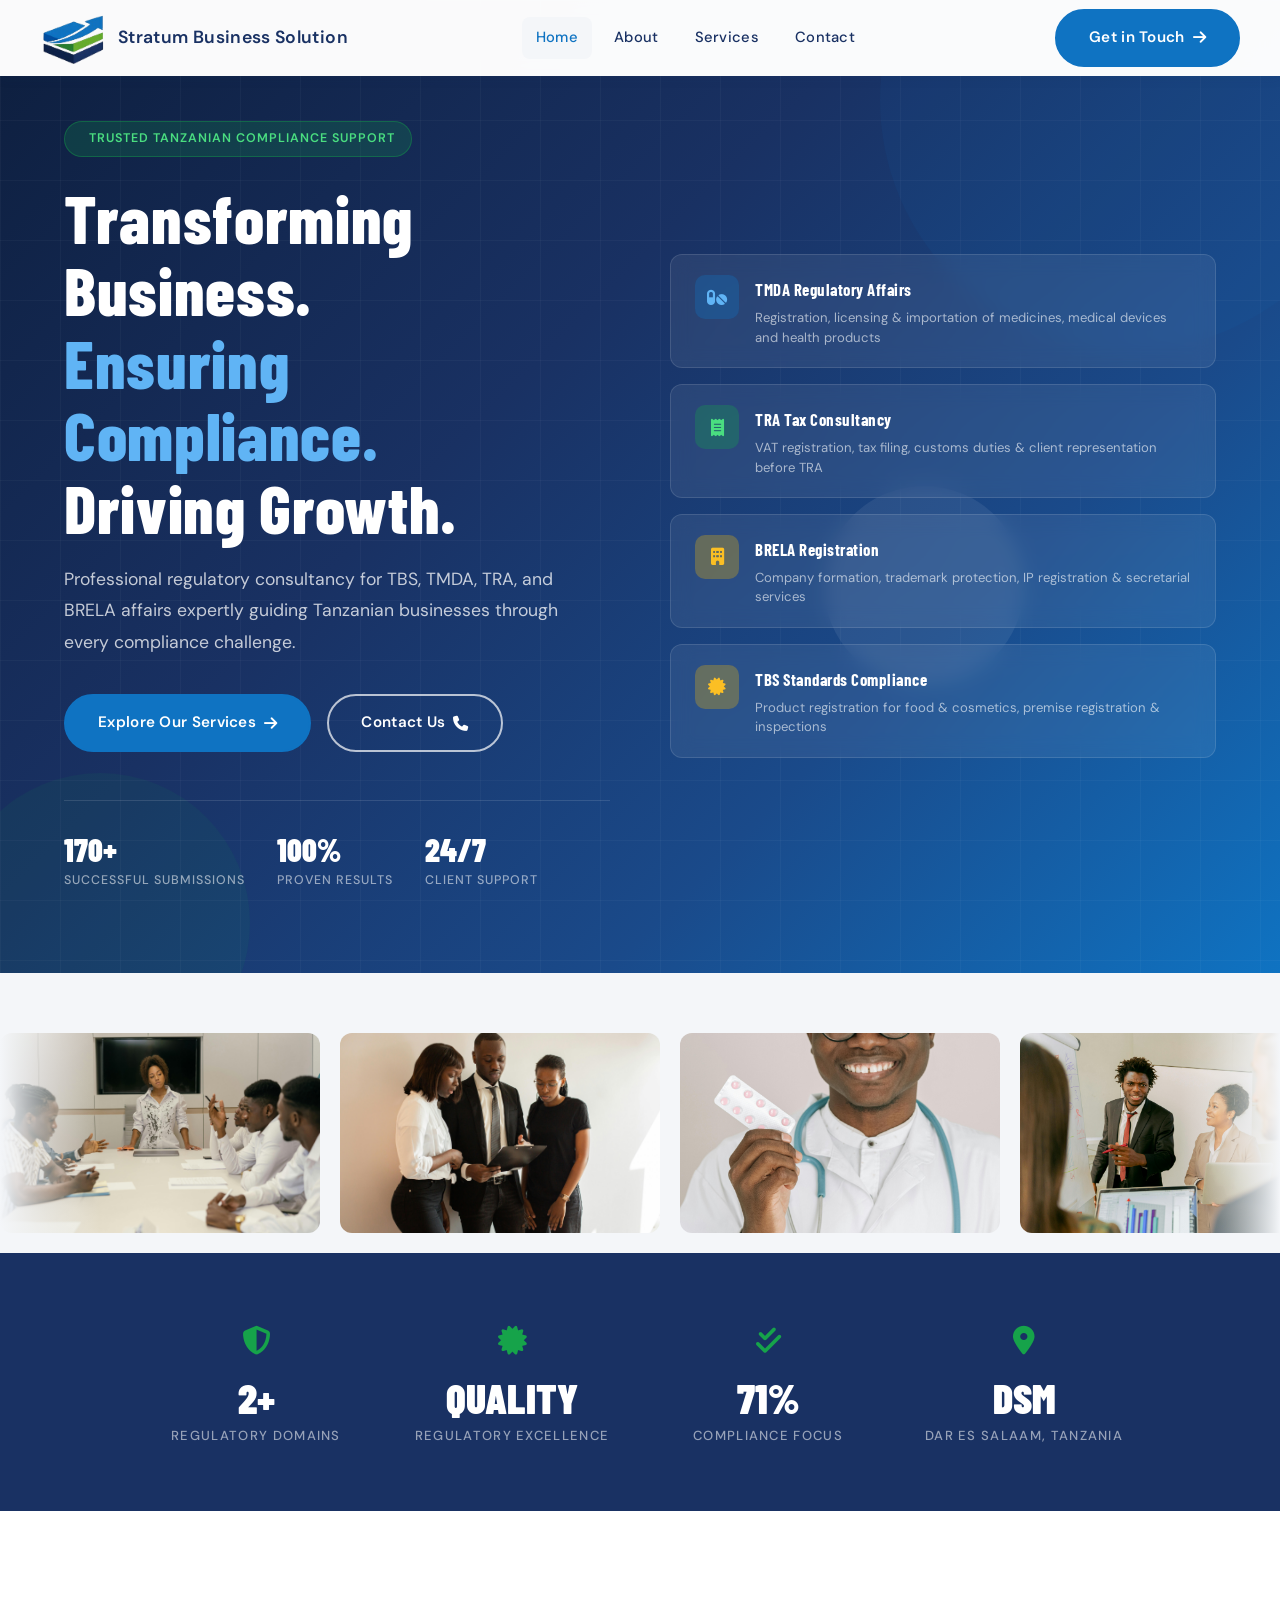
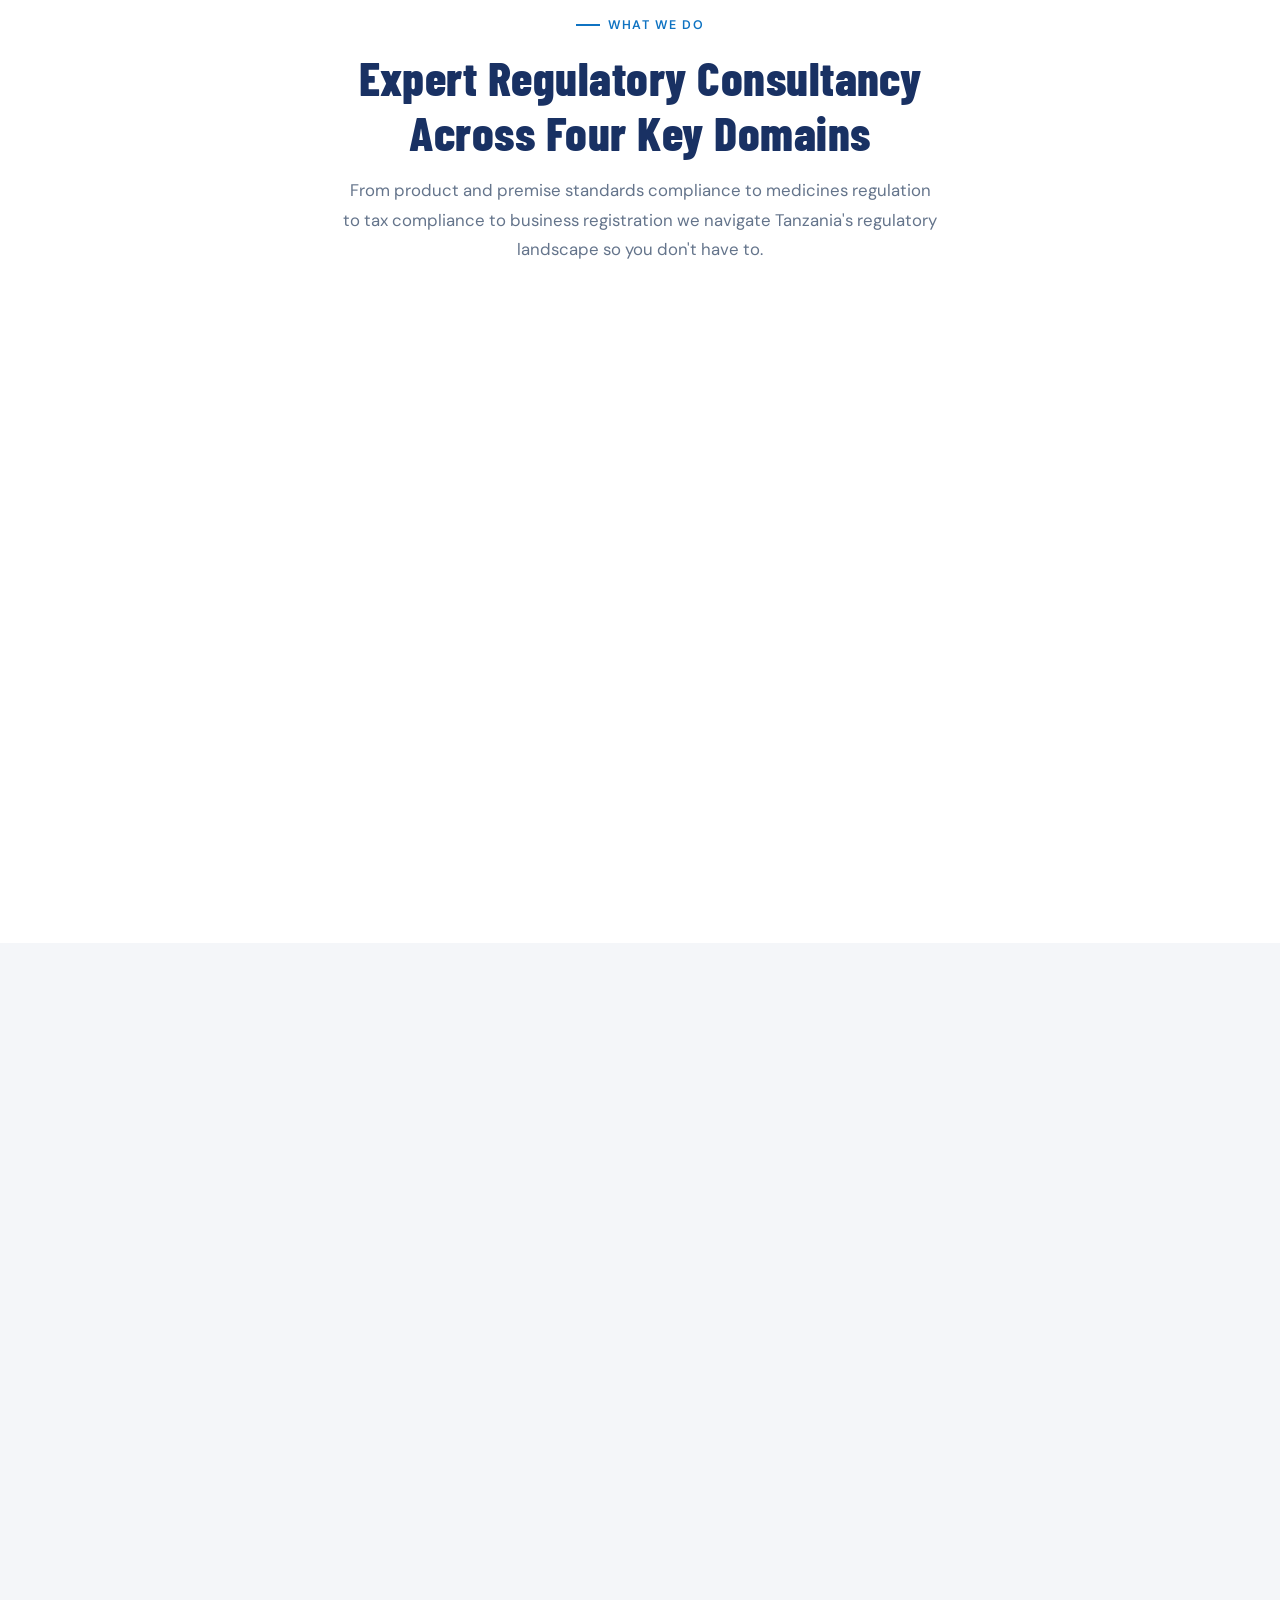
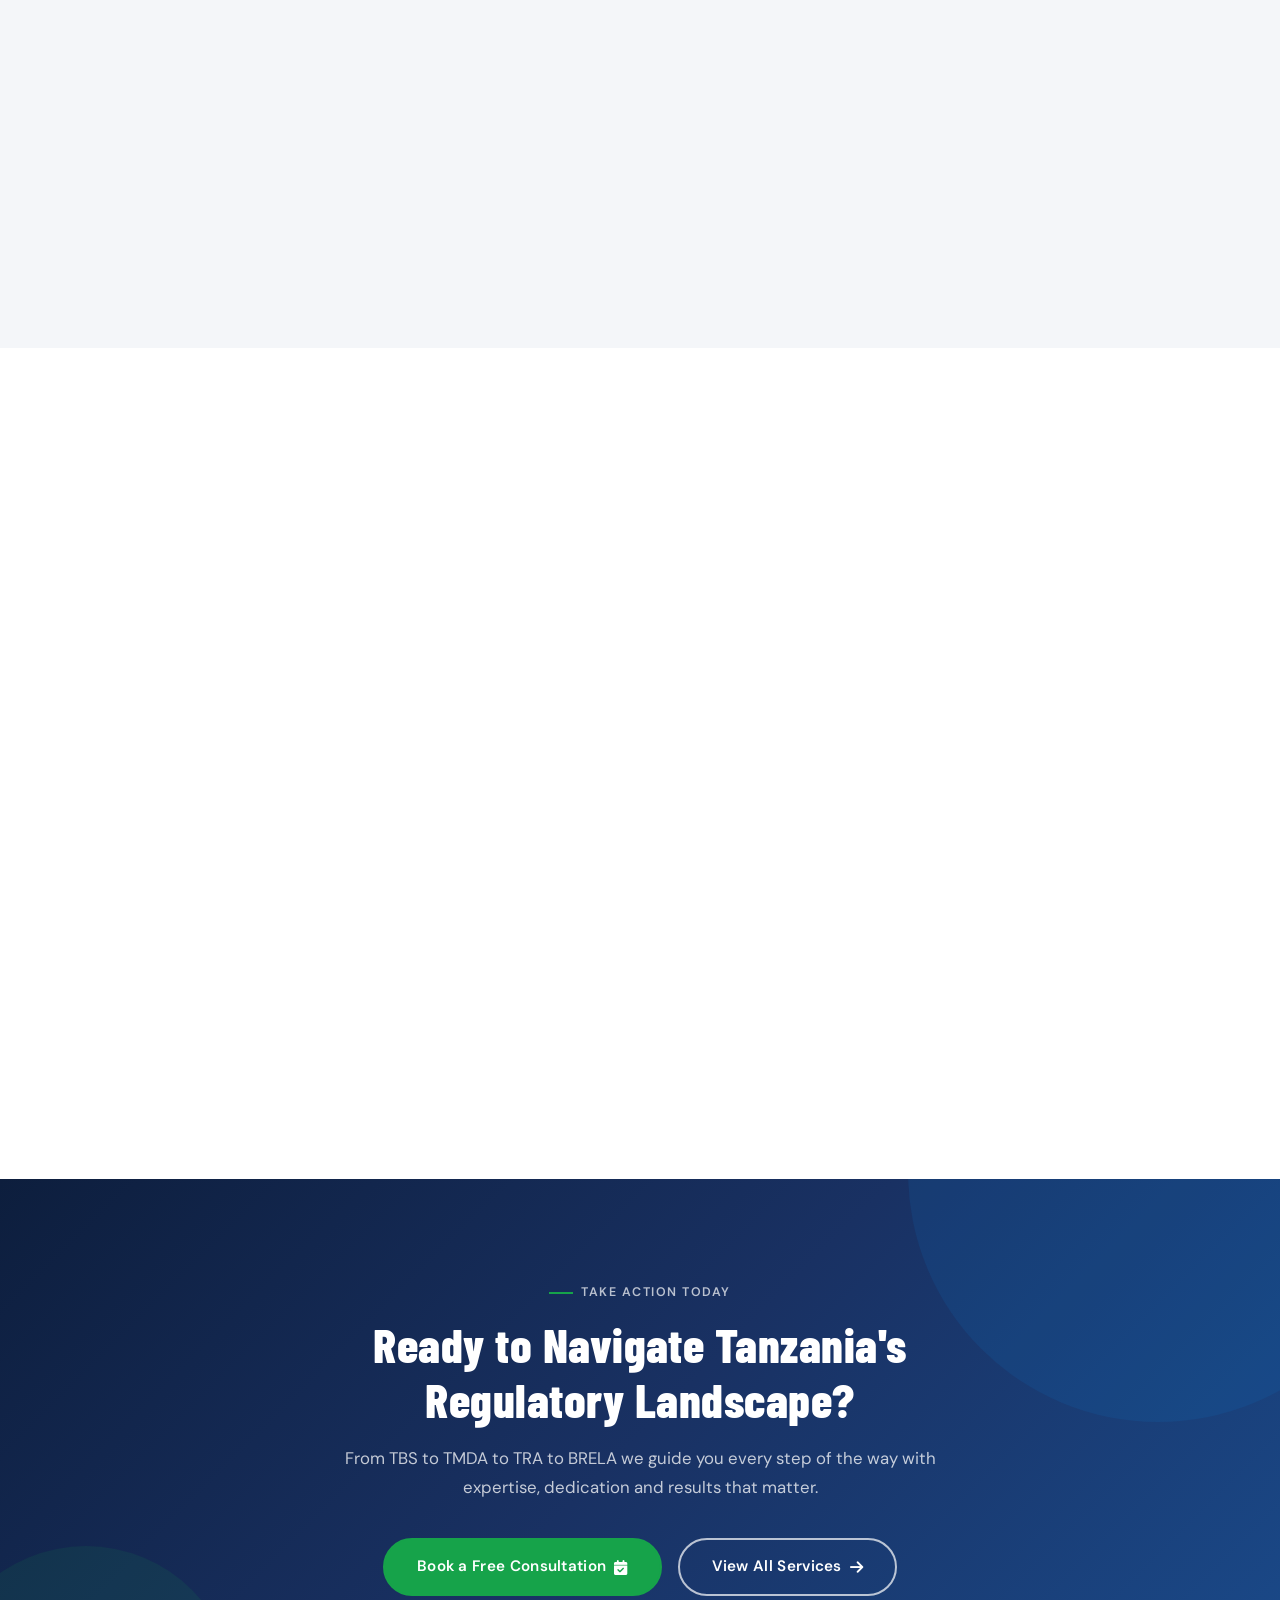
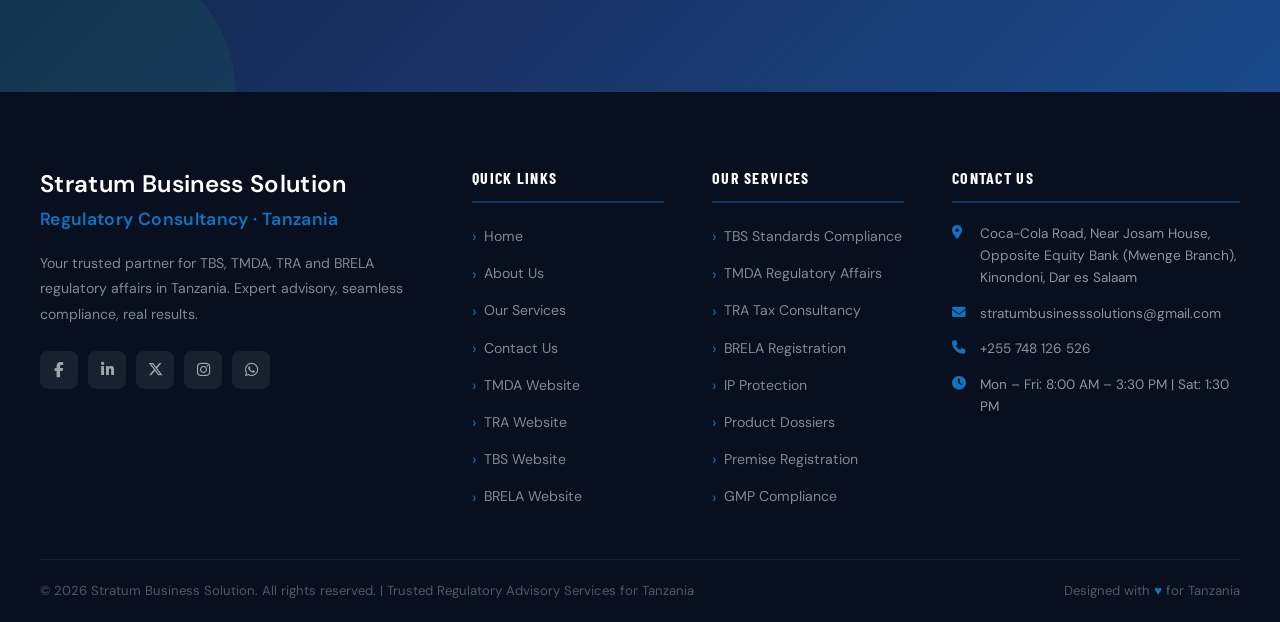
==== index.html @ 60b4f01d "Update footer content across all pages: add services (Premise Registration, GMP Compliance), update " ====
﻿<!DOCTYPE html>
<html lang="en">
<head>
  <meta charset="UTF-8" />
  <meta name="viewport" content="width=device-width, initial-scale=1.0" />
  <title>Stratum Business Solution — Regulatory Consultancy Tanzania</title>
  <meta name="description" content="Professional consultancy in TBS, TMDA, TRA, and BRELA regulatory affairs in Tanzania. Expert guidance for business compliance." />
  <link rel="stylesheet" href="style.css" />
  <link rel="stylesheet" href="https://cdnjs.cloudflare.com/ajax/libs/font-awesome/6.5.0/css/all.min.css" />
  <!-- Favicon Links -->
  <link rel="apple-touch-icon" sizes="57x57" href="assets/favicoins/apple-icon-57x57.png">
  <link rel="apple-touch-icon" sizes="60x60" href="assets/favicoins/apple-icon-60x60.png">
  <link rel="apple-touch-icon" sizes="72x72" href="assets/favicoins/apple-icon-72x72.png">
  <link rel="apple-touch-icon" sizes="76x76" href="assets/favicoins/apple-icon-76x76.png">
  <link rel="apple-touch-icon" sizes="114x114" href="assets/favicoins/apple-icon-114x114.png">
  <link rel="apple-touch-icon" sizes="120x120" href="assets/favicoins/apple-icon-120x120.png">
  <link rel="apple-touch-icon" sizes="144x144" href="assets/favicoins/apple-icon-144x144.png">
  <link rel="apple-touch-icon" sizes="152x152" href="assets/favicoins/apple-icon-152x152.png">
  <link rel="apple-touch-icon" sizes="180x180" href="assets/favicoins/apple-icon-180x180.png">
  <link rel="icon" type="image/png" sizes="192x192" href="assets/favicoins/android-icon-192x192.png">
  <link rel="icon" type="image/png" sizes="32x32" href="assets/favicoins/favicon-32x32.png">
  <link rel="icon" type="image/png" sizes="96x96" href="assets/favicoins/favicon-96x96.png">
  <link rel="icon" type="image/png" sizes="16x16" href="assets/favicoins/favicon-16x16.png">
  <link rel="manifest" href="assets/favicoins/manifest.json">
  <meta name="msapplication-TileColor" content="#0f73c2">
  <meta name="theme-color" content="#0f73c2">
</head>
<body>

<!-- ══════════════════ NAVBAR ══════════════════ -->
<nav class="navbar" id="navbar">
  <div class="nav-inner">
    <a href="index.html" class="nav-logo">
      <img src="assets/images/company_logo.jpg.png" alt="Stratum Business Solution Logo" class="nav-logo-image">
      <span class="nav-logo-text">Stratum Business Solution</span>
    </a>
    <div class="nav-links">
      <a href="index.html" class="nav-link" data-page="index.html">Home</a>
      <a href="about.html" class="nav-link" data-page="about.html">About</a>
      <a href="services.html" class="nav-link" data-page="services.html">Services</a>
      <a href="contact.html" class="nav-link" data-page="contact.html">Contact</a>
    </div>
    <a href="contact.html" class="btn btn-primary nav-cta">Get in Touch <i class="fas fa-arrow-right"></i></a>
    <button class="mobile-menu-toggle" id="mobileMenuToggle" aria-label="Menu">
      <span></span><span></span><span></span>
    </button>
  </div>
</nav>

<!-- Mobile Menu -->
<div class="mobile-menu" id="mobileMenu">
  <a href="index.html" class="nav-link">Home</a>
  <a href="about.html" class="nav-link">About</a>
  <a href="services.html" class="nav-link">Services</a>
  <a href="contact.html" class="nav-link">Contact</a>
  <a href="contact.html" class="btn btn-primary">Get in Touch</a>
</div>

<!-- ══════════════════ HERO ══════════════════ -->
<section class="hero">
  <div class="hero-bg"></div>
  <div class="hero-grid"></div>
  <div class="hero-shapes">
    <div class="hero-shape hero-shape-1"></div>
    <div class="hero-shape hero-shape-2"></div>
    <div class="hero-shape hero-shape-3"></div>
  </div>
  <div class="hero-content">
    <div class="hero-left">
      <div class="hero-badge">
        <i class="fas fa-shield-check"></i>
        Trusted Tanzanian Compliance Support
      </div>
      <h1 class="hero-title">
        Transforming Business.<br>
        <span>Ensuring Compliance.</span><br>
        Driving Growth.
      </h1>
      <p class="hero-subtitle">
        Professional regulatory consultancy for TBS, TMDA, TRA, and BRELA affairs expertly guiding Tanzanian businesses through every compliance challenge.
      </p>
      <div class="hero-ctas">
        <a href="services.html" class="btn btn-primary">Explore Our Services <i class="fas fa-arrow-right"></i></a>
        <a href="contact.html" class="btn btn-outline">Contact Us <i class="fas fa-phone"></i></a>
      </div>
      <div class="hero-stats">
        <div>
          <span class="hero-stat-num">170+</span>
          <span class="hero-stat-label">Successful Submissions</span>
        </div>
        <div>
          <span class="hero-stat-num">100%</span>
          <span class="hero-stat-label">Proven Results</span>
        </div>
        <div>
          <span class="hero-stat-num">24/7</span>
          <span class="hero-stat-label">Client Support</span>
        </div>
      </div>
    </div>
    <div class="hero-right">
      <div class="hero-card">
        <div class="hero-card-icon icon-blue"><i class="fas fa-pills"></i></div>
        <div>
          <div class="hero-card-title">TMDA Regulatory Affairs</div>
          <div class="hero-card-text">Registration, licensing & importation of medicines, medical devices and health products</div>
        </div>
      </div>
      <div class="hero-card">
        <div class="hero-card-icon icon-green"><i class="fas fa-receipt"></i></div>
        <div>
          <div class="hero-card-title">TRA Tax Consultancy</div>
          <div class="hero-card-text">VAT registration, tax filing, customs duties & client representation before TRA</div>
        </div>
      </div>
      <div class="hero-card">
        <div class="hero-card-icon icon-gold"><i class="fas fa-building"></i></div>
        <div>
          <div class="hero-card-title">BRELA Registration</div>
          <div class="hero-card-text">Company formation, trademark protection, IP registration & secretarial services</div>
        </div>
      </div>
      <div class="hero-card">
        <div class="hero-card-icon icon-gold"><i class="fas fa-certificate"></i></div>
        <div>
          <div class="hero-card-title">TBS Standards Compliance</div>
          <div class="hero-card-text">Product registration for food & cosmetics, premise registration & inspections</div>
        </div>
      </div>
    </div>
  </div>
</section>

<!-- ══════════════════ CAROUSEL ══════════════════ -->
<section class="carousel-section">
  <div class="carousel-track-wrapper">
    <div class="carousel-track" id="carouselTrack">
      <div class="carousel-item">
        <img src="assets/images/home/carousel-business.jpg" alt="Tanzanian business advisory" loading="eager" />
        <div class="carousel-item-overlay"><span class="carousel-item-label">Business Advisory</span></div>
      </div>
      <div class="carousel-item">
        <img src="assets/images/home/carousel-people.jpg" alt="Tanzanian professionals" loading="eager" />
        <div class="carousel-item-overlay"><span class="carousel-item-label">Regulatory Compliance</span></div>
      </div>
      <div class="carousel-item">
        <img src="assets/images/home/carousel-market.jpg" alt="Pharmaceutical products and medicine packaging" loading="eager" />
        <div class="carousel-item-overlay"><span class="carousel-item-label">Pharmaceutical Products</span></div>
      </div>
      <div class="carousel-item">
        <img src="assets/images/home/carousel-city.jpg" alt="Dar es Salaam business scene" loading="eager" />
        <div class="carousel-item-overlay"><span class="carousel-item-label">Legal Documentation</span></div>
      </div>
      <div class="carousel-item">
        <img src="assets/images/home/carousel-office.jpg" alt="Tanzanian office environment" loading="eager" />
        <div class="carousel-item-overlay"><span class="carousel-item-label">Professional Office</span></div>
      </div>
      <div class="carousel-item">
        <img src="assets/images/home/carousel-market.jpg" alt="African pharmaceutical medicines and packaging" loading="eager" />
        <div class="carousel-item-overlay"><span class="carousel-item-label">Pharmaceutical Medicines</span></div>
      </div>
      <div class="carousel-item">
        <img src="assets/images/home/carousel-medical-devices.jpg" alt="Black African healthcare professional with medical device technology" loading="eager" />
        <div class="carousel-item-overlay"><span class="carousel-item-label">Medical Devices</span></div>
      </div>
      <div class="carousel-item">
        <img src="assets/images/home/carousel-cosmetics.jpg" alt="Professional cosmetics and skincare product packaging" loading="eager" />
        <div class="carousel-item-overlay"><span class="carousel-item-label">Cosmetics</span></div>
      </div>
      <div class="carousel-item">
        <img src="assets/images/home/carousel-supplements.jpg" alt="Health supplements and vitamins packaging" loading="eager" />
        <div class="carousel-item-overlay"><span class="carousel-item-label">Supplements</span></div>
      </div>
      <!-- Duplicate for seamless loop -->
      <div class="carousel-item">
        <img src="assets/images/home/carousel-business.jpg" alt="Tanzanian business advisory" loading="eager" />
        <div class="carousel-item-overlay"><span class="carousel-item-label">Business Advisory</span></div>
      </div>
      <div class="carousel-item">
        <img src="assets/images/home/carousel-people.jpg" alt="Tanzanian professionals" loading="eager" />
        <div class="carousel-item-overlay"><span class="carousel-item-label">Regulatory Compliance</span></div>
      </div>
      <div class="carousel-item">
        <img src="assets/images/home/carousel-medicine.jpg" alt="African pharmaceutical medicines and medicine packaging" loading="eager" />
        <div class="carousel-item-overlay"><span class="carousel-item-label">Pharmaceutical Medicines</span></div>
      </div>
      <div class="carousel-item">
        <img src="assets/images/home/carousel-city.jpg" alt="Dar es Salaam business scene" loading="eager" />
        <div class="carousel-item-overlay"><span class="carousel-item-label">Legal Documentation</span></div>
      </div>
      <div class="carousel-item">
        <img src="assets/images/home/carousel-office.jpg" alt="Tanzanian office environment" loading="eager" />
        <div class="carousel-item-overlay"><span class="carousel-item-label">Professional Office</span></div>
      </div>
      <div class="carousel-item">
        <img src="assets/images/home/carousel-medicine.jpg" alt="African pharmaceutical medicines and medicine packaging" loading="eager" />
        <div class="carousel-item-overlay"><span class="carousel-item-label">Pharmaceutical Medicines</span></div>
      </div>
      <div class="carousel-item">
        <img src="assets/images/home/carousel-medical-devices.jpg" alt="Black African healthcare professional with medical device technology" loading="eager" />
        <div class="carousel-item-overlay"><span class="carousel-item-label">Medical Devices</span></div>
      </div>
      <div class="carousel-item">
        <img src="assets/images/home/carousel-cosmetics.jpg" alt="Professional cosmetics and skincare product packaging" loading="eager" />
        <div class="carousel-item-overlay"><span class="carousel-item-label">Cosmetics</span></div>
      </div>
      <div class="carousel-item">
        <img src="assets/images/home/carousel-supplements.jpg" alt="Health supplements and vitamins packaging" loading="eager" />
        <div class="carousel-item-overlay"><span class="carousel-item-label">Supplements</span></div>
      </div>
    </div>
  </div>

  <!-- Stats Strip -->
  <div class="stats-strip">
    <div class="stats-grid">
      <div class="stat-item reveal">
        <div class="stat-icon"><i class="fas fa-shield-alt"></i></div>
        <span class="stat-num" data-counter data-target="4" data-suffix="+">4+</span>
        <span class="stat-label">Regulatory Domains</span>
      </div>
      <div class="stat-item reveal reveal-delay-1">
        <div class="stat-icon"><i class="fas fa-certificate"></i></div>
        <span class="stat-num">QUALITY</span>
        <span class="stat-label">Regulatory Excellence</span>
      </div>
      <div class="stat-item reveal reveal-delay-2">
        <div class="stat-icon"><i class="fas fa-check-double"></i></div>
        <span class="stat-num" data-counter data-target="100" data-suffix="%">100%</span>
        <span class="stat-label">Compliance Focus</span>
      </div>
      <div class="stat-item reveal reveal-delay-3">
        <div class="stat-icon"><i class="fas fa-map-marker-alt"></i></div>
        <span class="stat-num">DSM</span>
        <span class="stat-label">Dar es Salaam, Tanzania</span>
      </div>
    </div>
  </div>
</section>

<!-- ══════════════════ SERVICES ══════════════════ -->
<section class="section-pad">
  <div class="container">
    <div class="text-center reveal">
      <span class="section-label">What We Do</span>
      <h2 class="section-title">Expert Regulatory Consultancy<br>Across Four Key Domains</h2>
      <p class="section-sub" style="margin: 0 auto;">From product and premise standards compliance to medicines regulation to tax compliance to business registration  we navigate Tanzania's regulatory landscape so you don't have to.</p>
    </div>
    <div class="services-carousel reveal">
      <div class="services-nav">
        <button class="carousel-btn carousel-prev" aria-label="Previous service"><i class="fas fa-chevron-left"></i></button>
        <button class="carousel-btn carousel-next" aria-label="Next service"><i class="fas fa-chevron-right"></i></button>
      </div>
      <div class="services-track" id="servicesTrack">
        <div class="service-card reveal reveal-delay-1">
          <div class="service-icon"><i class="fas fa-certificate"></i></div>
          <h3 class="service-title">TBS Standards Compliance</h3>
          <p class="service-desc">Guidance for product registration, premise registration, labeling, quality systems and all Tanzania Bureau of Standards requirements for food, cosmetics and consumer goods.</p>
          <div class="service-tags">
            <span class="service-tag">Product Registration</span>
            <span class="service-tag">Premise Registration</span>
            <span class="service-tag">Labeling Review</span>
            <span class="service-tag">Quality Systems</span>
          </div>
          <a href="services.html#tbs" class="btn btn-ghost">Learn More <i class="fas fa-arrow-right"></i></a>
        </div>
        <div class="service-card reveal reveal-delay-2">
          <div class="service-icon"><i class="fas fa-pills"></i></div>
          <h3 class="service-title">TMDA Regulatory Affairs</h3>
          <p class="service-desc">Comprehensive consultancy for registration, licensing, importation, and distribution of medicines, medical devices and diagnostics in compliance with TMDA regulations.</p>
          <div class="service-tags">
            <span class="service-tag">Product Registration</span>
            <span class="service-tag">Dossier Preparation</span>
            <span class="service-tag">Import/Export</span>
            <span class="service-tag">Training</span>
          </div>
          <a href="services.html#tmda" class="btn btn-ghost">Learn More <i class="fas fa-arrow-right"></i></a>
        </div>
        <div class="service-card reveal reveal-delay-3">
          <div class="service-icon"><i class="fas fa-receipt"></i></div>
          <h3 class="service-title">TRA Tax Consultancy</h3>
          <p class="service-desc">Professional advisory on tax compliance, VAT registration, tax returns, customs duties, excise duty, income tax and full representation before the Tanzania Revenue Authority.</p>
          <div class="service-tags">
            <span class="service-tag">VAT Registration</span>
            <span class="service-tag">Tax Returns</span>
            <span class="service-tag">Customs Duty</span>
            <span class="service-tag">TRA Representation</span>
          </div>
          <a href="services.html#tra" class="btn btn-ghost">Learn More <i class="fas fa-arrow-right"></i></a>
        </div>
        <div class="service-card reveal reveal-delay-4">
          <div class="service-icon"><i class="fas fa-building"></i></div>
          <h3 class="service-title">BRELA Registration</h3>
          <p class="service-desc">End-to-end support for company and business name registration, trademark protection, patents, copyrights, industrial designs, and company secretarial compliance services.</p>
          <div class="service-tags">
            <span class="service-tag">Company Registration</span>
            <span class="service-tag">Trademarks</span>
            <span class="service-tag">IP Protection</span>
            <span class="service-tag">Secretarial</span>
          </div>
          <a href="services.html#brela" class="btn btn-ghost">Learn More <i class="fas fa-arrow-right"></i></a>
        </div>
      </div>
    </div>
  </div>
</section>

<!-- ══════════════════ WHY CHOOSE US ══════════════════ -->
<section class="section-pad bg-gray">
  <div class="container">
    <div class="why-grid">
      <div class="why-image reveal">
        <img src="assets/images/home/why-choose-us.jpg" alt="Black African consultants discussing business strategy" loading="eager" />
        <div class="why-image-badge">
          <span class="why-image-badge-num">2025</span>
          <span class="why-image-badge-text">Est. Tanzania</span>
        </div>
      </div>
      <div>
        <span class="section-label reveal">Why Choose Us</span>
        <h2 class="section-title reveal">Your Trusted Compliance Partner in Tanzania</h2>
        <p class="section-sub reveal">We combine deep regulatory knowledge with a client-first approach, ensuring your business meets every legal requirement with confidence and efficiency.</p>
        <div class="why-list">
          <div class="why-item reveal">
            <div class="why-item-icon"><i class="fas fa-certificate"></i></div>
            <div>
              <div class="why-item-title">Proven Success Record</div>
              <div class="why-item-text">Trusted by dozens of companies for successful smoothening applications and regulatory clearances across diverse markets.</div>
            </div>
          </div>
          <div class="why-item reveal reveal-delay-1">
            <div class="why-item-icon"><i class="fas fa-brain"></i></div>
            <div>
              <div class="why-item-title">Deep Regulatory Expertise</div>
              <div class="why-item-text">Expert knowledge across TBS, TMDA, TRA and BRELA regulatory frameworks built through years of hands-on practice.</div>
            </div>
          </div>
          <div class="why-item reveal reveal-delay-2">
            <div class="why-item-icon"><i class="fas fa-handshake"></i></div>
            <div>
              <div class="why-item-title">Personalized Client Advisory</div>
              <div class="why-item-text">Every client receives dedicated, tailored advisory not one size fits all solutions.</div>
            </div>
          </div>
          <div class="why-item reveal reveal-delay-3">
            <div class="why-item-icon"><i class="fas fa-file-alt"></i></div>
            <div>
              <div class="why-item-title">End-to-End Documentation</div>
              <div class="why-item-text">We handle all preparation, submission and follow up of regulatory documents and applications on your behalf.</div>
            </div>
          </div>
        </div>
      </div>
    </div>
  </div>
</section>

<!-- ══════════════════ TESTIMONIALS ══════════════════ -->
<section class="section-pad">
  <div class="container">
    <div class="text-center reveal">
      <span class="section-label">Client Voices</span>
      <h2 class="section-title">What Our Clients Say</h2>
      <p class="section-sub" style="margin: 0 auto;">Businesses across Tanzania trust Stratum for expert, reliable regulatory guidance.</p>
    </div>
    <div class="testimonials-carousel reveal">
      <div class="testimonials-nav">
        <button class="carousel-btn carousel-prev" aria-label="Previous review"><i class="fas fa-chevron-left"></i></button>
        <button class="carousel-btn carousel-next" aria-label="Next review"><i class="fas fa-chevron-right"></i></button>
      </div>
      <div class="testimonials-track" id="testimonialsTrack">
        <div class="testimonial-card reveal">
          <span class="testimonial-quote">"</span>
          <div class="testimonial-stars">★★★★★</div>
          <p class="testimonial-text">Stratum helped our cosmetics brand secure TBS product registration quickly and professionally. The process was transparent and stress-free.</p>
          <div class="testimonial-author">
            <div class="testimonial-avatar av-blue">NR</div>
            <div>
              <span class="testimonial-name">Nora Ruge</span>
              <span class="testimonial-role">Operations Manager, Nyama Fresh</span>
            </div>
          </div>
        </div>
        <div class="testimonial-card reveal reveal-delay-1">
          <span class="testimonial-quote">"</span>
          <div class="testimonial-stars">★★★★★</div>
          <p class="testimonial-text">The TRA team at Stratum filed our VAT registration and guided us through customs duty issues with great care. We felt supported at every step.</p>
          <div class="testimonial-author">
            <div class="testimonial-avatar av-green">MS</div>
            <div>
              <span class="testimonial-name">Michael Shamba</span>
              <span class="testimonial-role">Finance Lead, Safari Imports</span>
            </div>
          </div>
        </div>
        <div class="testimonial-card reveal reveal-delay-2">
          <span class="testimonial-quote">"</span>
          <div class="testimonial-stars">★★★★★</div>
          <p class="testimonial-text">Working with Stratum on our BRELA registration was a game-changer. Their attention to detail and follow-through made launching our business easy.</p>
          <div class="testimonial-author">
            <div class="testimonial-avatar av-navy">AK</div>
            <div>
              <span class="testimonial-name">Asha Khatibu</span>
              <span class="testimonial-role">Founder, Khatibu Creations</span>
            </div>
          </div>
        </div>
        <div class="testimonial-card reveal reveal-delay-3">
          <span class="testimonial-quote">"</span>
          <div class="testimonial-stars">★★★★★</div>
          <p class="testimonial-text">Their TMDA expertise helped us finalize our medical device import license without delays. Excellent knowledge and responsive communication.</p>
          <div class="testimonial-author">
            <div class="testimonial-avatar av-blue">RB</div>
            <div>
              <span class="testimonial-name">Rahim Bakari</span>
              <span class="testimonial-role">Procurement Head, MediHealth</span>
            </div>
          </div>
        </div>
        <div class="testimonial-card reveal reveal-delay-4">
          <span class="testimonial-quote">"</span>
          <div class="testimonial-stars">★★★★★</div>
          <p class="testimonial-text">The team guided us through premise registration for our warehousing facility and helped ensure we met all TBS requirements early.</p>
          <div class="testimonial-author">
            <div class="testimonial-avatar av-green">ZJ</div>
            <div>
              <span class="testimonial-name">Zawadi John</span>
              <span class="testimonial-role">Logistics Director, Dar Logistics</span>
            </div>
          </div>
        </div>
        <div class="testimonial-card reveal reveal-delay-5">
          <span class="testimonial-quote">"</span>
          <div class="testimonial-stars">★★★★★</div>
          <p class="testimonial-text">Stratum's BRELA support saved us time and gave us confidence. They handled the legal documentation clearly and professionally.</p>
          <div class="testimonial-author">
            <div class="testimonial-avatar av-navy">OP</div>
            <div>
              <span class="testimonial-name">Olivia Paul</span>
              <span class="testimonial-role">Co-Founder, Urban Eats</span>
            </div>
          </div>
        </div>
        <div class="testimonial-card reveal reveal-delay-6">
          <span class="testimonial-quote">"</span>
          <div class="testimonial-stars">★★★★★</div>
          <p class="testimonial-text">Their TRA consultancy helped us resolve a tax audit quickly. The team was knowledgeable, calm, and efficient.</p>
          <div class="testimonial-author">
            <div class="testimonial-avatar av-blue">DH</div>
            <div>
              <span class="testimonial-name">David Hassan</span>
              <span class="testimonial-role">Managing Partner, Hassan & Co.</span>
            </div>
          </div>
        </div>
        <div class="testimonial-card reveal reveal-delay-7">
          <span class="testimonial-quote">"</span>
          <div class="testimonial-stars">★★★★★</div>
          <p class="testimonial-text">Excellent service from request to approval. Our TBS product registration went through smoothly with their support.</p>
          <div class="testimonial-author">
            <div class="testimonial-avatar av-green">SM</div>
            <div>
              <span class="testimonial-name">Sophia Mlay</span>
              <span class="testimonial-role">CEO, FreshAura Cosmetics</span>
            </div>
          </div>
        </div>
        <div class="testimonial-card reveal reveal-delay-8">
          <span class="testimonial-quote">"</span>
          <div class="testimonial-stars">★★★★★</div>
          <p class="testimonial-text">From initial consultation to license issuance, Stratum delivered dependable BRELA and regulatory advice. Highly reliable and thorough.</p>
          <div class="testimonial-author">
            <div class="testimonial-avatar av-navy">BN</div>
            <div>
              <span class="testimonial-name">Ben Noah</span>
              <span class="testimonial-role">Founder, Noah Technologies</span>
            </div>
          </div>
        </div>
      </div>
    </div>
  </div>
</section>

<!-- ══════════════════ CTA BANNER ══════════════════ -->
<section class="cta-banner section-pad">
  <div class="container">
    <div class="cta-inner">
      <span class="section-label white reveal">Take Action Today</span>
      <h2 class="section-title white reveal">Ready to Navigate Tanzania's Regulatory Landscape?</h2>
      <p class="section-sub white reveal">From TBS to TMDA to TRA to BRELA we guide you every step of the way with expertise, dedication and results that matter.</p>
      <div class="cta-buttons reveal">
        <a href="contact.html" class="btn btn-green">Book a Free Consultation <i class="fas fa-calendar-check"></i></a>
        <a href="services.html" class="btn btn-outline">View All Services <i class="fas fa-arrow-right"></i></a>
      </div>
    </div>
  </div>
</section>

<!-- ══════════════════ FOOTER ══════════════════ -->
<footer class="footer">
  <div class="footer-grid">
    <div>
      <div class="footer-logo nav-logo-text">
        <span class="brand">Stratum Business Solution</span>
        <span class="sub">Regulatory Consultancy · Tanzania</span>
      </div>
      <p class="footer-tagline">Your trusted partner for TBS, TMDA, TRA and BRELA regulatory affairs in Tanzania. Expert advisory, seamless compliance, real results.</p>
      <div class="footer-socials">
        <a href="#" class="footer-social" aria-label="Facebook"><i class="fab fa-facebook-f"></i></a>
        <a href="#" class="footer-social" aria-label="LinkedIn"><i class="fab fa-linkedin-in"></i></a>
        <a href="#" class="footer-social" aria-label="Twitter"><i class="fab fa-x-twitter"></i></a>
        <a href="#" class="footer-social" aria-label="Instagram"><i class="fab fa-instagram"></i></a>
        <a href="#" class="footer-social" aria-label="WhatsApp"><i class="fab fa-whatsapp"></i></a>
      </div>
    </div>
    <div>
      <div class="footer-col-title">Quick Links</div>
      <div class="footer-links">
        <a href="index.html" class="footer-link">Home</a>
        <a href="about.html" class="footer-link">About Us</a>
        <a href="services.html" class="footer-link">Our Services</a>
        <a href="contact.html" class="footer-link">Contact Us</a>
        <a href="https://www.tmda.go.tz/" class="footer-link" target="_blank" rel="noopener noreferrer">TMDA Website</a>
        <a href="https://www.tra.go.tz/" class="footer-link" target="_blank" rel="noopener noreferrer">TRA Website</a>
        <a href="https://www.tbs.go.tz/" class="footer-link" target="_blank" rel="noopener noreferrer">TBS Website</a>
        <a href="https://www.brela.go.tz/" class="footer-link" target="_blank" rel="noopener noreferrer">BRELA Website</a>
      </div>
    </div>
    <div>
      <div class="footer-col-title">Our Services</div>
      <div class="footer-links">
        <a href="services.html#tbs" class="footer-link">TBS Standards Compliance</a>
        <a href="services.html#tmda" class="footer-link">TMDA Regulatory Affairs</a>
        <a href="services.html#tra" class="footer-link">TRA Tax Consultancy</a>
        <a href="services.html#brela" class="footer-link">BRELA Registration</a>
        <a href="services.html#brela" class="footer-link">IP Protection</a>
        <a href="services.html#tmda" class="footer-link">Product Dossiers</a>
        <a href="services.html#tmda" class="footer-link">Premise Registration</a>
        <a href="services.html#tmda" class="footer-link">GMP Compliance</a>
      </div>
    </div>
    <div>
      <div class="footer-col-title">Contact Us</div>
      <div class="footer-contact">
        <div class="footer-contact-item">
          <i class="fas fa-map-marker-alt"></i>
          <span>Coca-Cola Road, Near Josam House, Opposite Equity Bank (Mwenge Branch), Kinondoni, Dar es Salaam</span>
        </div>
        <div class="footer-contact-item">
          <i class="fas fa-envelope"></i>
          <span>stratumbusinesssolutions@gmail.com</span>
        </div>
        <div class="footer-contact-item">
          <i class="fas fa-phone"></i>
          <span>+255 748 126 526</span>
        </div>
        <div class="footer-contact-item">
          <i class="fas fa-clock"></i>
          <span>Mon – Fri: 8:00 AM – 3:30 PM | Sat: 1:30 PM</span>
        </div>
      </div>
    </div>
  </div>
  <div class="footer-bottom">
    <span>© 2026 Stratum Business Solution. All rights reserved. | Trusted Regulatory Advisory Services for Tanzania</span>
    <span>Designed with <span style="color:var(--blue)">♥</span> for Tanzania</span>
  </div>
</footer>

<script src="script.js"></script>
</body>
</html>
---- style.css ----
/* ============================================
   STRATUM BUSINESS SOLUTION — Main Stylesheet
   ============================================ */

@import url('https://fonts.googleapis.com/css2?family=Barlow+Condensed:wght@400;600;700;800;900&family=DM+Sans:ital,wght@0,300;0,400;0,500;0,600;1,400&display=swap');

/* ── CSS Variables ── */
:root {
  --blue: #0f73c2;
  --green: #16A34A;
  --navy: #193163;
  --navy-dark: #0d1e3d;
  --white: #ffffff;
  --gray-light: #f4f6f9;
  --gray-mid: #e8ecf2;
  --gray-text: #64748b;
  --shadow-sm: 0 2px 12px rgba(25,49,99,0.08);
  --shadow-md: 0 6px 30px rgba(25,49,99,0.14);
  --shadow-lg: 0 16px 60px rgba(25,49,99,0.18);
  --radius: 12px;
  --transition: all 0.35s cubic-bezier(0.25, 0.46, 0.45, 0.94);
}

/* ── Reset & Base ── */
*, *::before, *::after { box-sizing: border-box; margin: 0; padding: 0; }

html { scroll-behavior: smooth; font-size: 16px; }

body {
  font-family: 'DM Sans', sans-serif;
  color: var(--navy);
  background: var(--white);
  overflow-x: hidden;
  line-height: 1.7;
}

img { max-width: 100%; display: block; }
a { text-decoration: none; color: inherit; }
ul { list-style: none; }

h1, h2, h3, h4 {
  font-family: 'Barlow Condensed', sans-serif;
  font-weight: 800;
  line-height: 1.15;
  letter-spacing: 0.01em;
}

/* ── Utility Classes ── */
.container { max-width: 1200px; margin: 0 auto; padding: 0 24px; }
.section-pad { padding: 96px 0; }
.section-pad-sm { padding: 64px 0; }
.text-blue { color: var(--blue); }
.text-green { color: var(--green); }
.text-navy { color: var(--navy); }
.text-white { color: var(--white); }
.text-center { text-align: center; }
.bg-gray { background: var(--gray-light); }
.bg-navy { background: var(--navy); }
.bg-navy-dark { background: var(--navy-dark); }

/* ── Buttons ── */
.btn {
  display: inline-flex;
  align-items: center;
  gap: 8px;
  padding: 14px 32px;
  border-radius: 50px;
  font-family: 'DM Sans', sans-serif;
  font-weight: 600;
  font-size: 0.95rem;
  cursor: pointer;
  transition: var(--transition);
  border: 2px solid transparent;
  letter-spacing: 0.02em;
}
.btn-primary {
  background: var(--blue);
  color: var(--white);
  border-color: var(--blue);
}
.btn-primary:hover {
  background: #0a5da0;
  border-color: #0a5da0;
  transform: translateY(-2px);
  box-shadow: 0 8px 28px rgba(15,115,194,0.35);
}
.btn-outline {
  background: transparent;
  color: var(--white);
  border-color: rgba(255,255,255,0.7);
}
.btn-outline:hover {
  background: var(--white);
  color: var(--navy);
  border-color: var(--white);
  transform: translateY(-2px);
}
.btn-green {
  background: var(--green);
  color: var(--white);
  border-color: var(--green);
}
.btn-green:hover {
  background: #138a3e;
  transform: translateY(-2px);
  box-shadow: 0 8px 28px rgba(22,163,74,0.35);
}
.btn-ghost {
  background: transparent;
  color: var(--blue);
  border-color: var(--blue);
  padding: 10px 24px;
  font-size: 0.88rem;
}
.btn-ghost:hover {
  background: var(--blue);
  color: var(--white);
  transform: translateY(-2px);
}

/* ── Section Labels ── */
.section-label {
  display: inline-flex;
  align-items: center;
  gap: 8px;
  font-family: 'DM Sans', sans-serif;
  font-weight: 600;
  font-size: 0.78rem;
  letter-spacing: 0.12em;
  text-transform: uppercase;
  color: var(--blue);
  margin-bottom: 14px;
}
.section-label::before {
  content: '';
  display: block;
  width: 24px;
  height: 2px;
  background: var(--blue);
}
.section-label.white { color: rgba(255,255,255,0.7); }
.section-label.white::before { background: var(--green); }

.section-title {
  font-size: clamp(2rem, 4vw, 3rem);
  color: var(--navy);
  margin-bottom: 16px;
}
.section-title.white { color: var(--white); }

.section-sub {
  font-size: 1.05rem;
  color: var(--gray-text);
  max-width: 600px;
  line-height: 1.75;
}
.section-sub.white { color: rgba(255,255,255,0.75); }

/* ══════════════════════════════════════
   NAVIGATION
══════════════════════════════════════ */
.navbar {
  position: fixed;
  top: 0; left: 0; right: 0;
  z-index: 1000;
  padding: 0 24px;
  transition: var(--transition);
  background: rgba(255,255,255,0.98);
  backdrop-filter: blur(12px);
  box-shadow: var(--shadow-sm);
}
.navbar.scrolled {
  background: rgba(255,255,255,0.98);
  backdrop-filter: blur(12px);
  box-shadow: var(--shadow-sm);
}

.nav-inner {
  max-width: 1200px;
  margin: 0 auto;
  display: flex;
  align-items: center;
  justify-content: space-between;
  height: 76px;
}

.nav-logo { display: flex; align-items: center; gap: 12px; cursor: pointer; transition: var(--transition); }
.nav-logo:hover { transform: scale(1.02); }
.nav-logo-image {
  max-height: 52px;
  width: auto;
  object-fit: contain;
  display: block;
}
.nav-logo-text {
  font-weight: 600;
  font-size: 1.1rem;
  color: var(--navy);
  letter-spacing: 0.02em;
}

.nav-links { display: flex; align-items: center; gap: 8px; }
.nav-link {
  font-weight: 500;
  font-size: 0.92rem;
  color: var(--navy);
  padding: 8px 14px;
  border-radius: 8px;
  transition: var(--transition);
  letter-spacing: 0.02em;
}
.nav-link:hover, .nav-link.active {
  color: var(--blue);
  background: var(--gray-light);
}

.nav-cta { margin-left: 12px; }

.mobile-menu-toggle {
  display: none;
  flex-direction: column;
  gap: 5px;
  cursor: pointer;
  padding: 8px;
  background: none;
  border: none;
}
.mobile-menu-toggle span {
  display: block;
  width: 24px;
  height: 2px;
  background: var(--navy);
  border-radius: 2px;
  transition: var(--transition);
}
.navbar.scrolled .mobile-menu-toggle span { background: var(--navy); }

.mobile-menu {
  display: none;
  position: fixed;
  top: 76px; left: 0; right: 0;
  background: white;
  padding: 20px 24px 32px;
  box-shadow: var(--shadow-md);
  z-index: 999;
  border-top: 3px solid var(--blue);
}
.mobile-menu.open { display: block; }
.mobile-menu .nav-link {
  display: block;
  color: var(--navy);
  padding: 12px 0;
  border-bottom: 1px solid var(--gray-mid);
  font-size: 1rem;
}
.mobile-menu .nav-link:last-child { border-bottom: none; }
.mobile-menu .btn { margin-top: 16px; width: 100%; justify-content: center; }

/* ══════════════════════════════════════
   HERO SECTION
══════════════════════════════════════ */
.hero {
  min-height: 100vh;
  position: relative;
  display: flex;
  align-items: center;
  overflow: hidden;
  background: linear-gradient(135deg, var(--navy-dark) 0%, var(--navy) 40%, #1a4a8a 70%, var(--blue) 100%);
}

.hero-bg {
  position: absolute;
  inset: 0;
  background-image: url('https://images.unsplash.com/photo-1497366216548-37526070297c?w=1600&q=80');
  background-size: cover;
  background-position: center;
  opacity: 0.12;
}

.hero-shapes {
  position: absolute;
  inset: 0;
  overflow: hidden;
  pointer-events: none;
}
.hero-shape {
  position: absolute;
  border-radius: 50%;
  opacity: 0.07;
  animation: floatShape 8s ease-in-out infinite;
}
.hero-shape-1 {
  width: 500px; height: 500px;
  background: var(--blue);
  top: -150px; right: -100px;
  animation-delay: 0s;
}
.hero-shape-2 {
  width: 300px; height: 300px;
  background: var(--green);
  bottom: -100px; left: -50px;
  animation-delay: 2s;
}
.hero-shape-3 {
  width: 200px; height: 200px;
  background: var(--white);
  top: 50%; right: 20%;
  animation-delay: 4s;
}
@keyframes floatShape {
  0%, 100% { transform: translateY(0) rotate(0deg); }
  50% { transform: translateY(-30px) rotate(10deg); }
}

/* Grid lines decoration */
.hero-grid {
  position: absolute;
  inset: 0;
  background-image:
    linear-gradient(rgba(255,255,255,0.03) 1px, transparent 1px),
    linear-gradient(90deg, rgba(255,255,255,0.03) 1px, transparent 1px);
  background-size: 60px 60px;
}

.hero-content {
  position: relative;
  z-index: 2;
  max-width: 1200px;
  margin: 0 auto;
  padding: 120px 24px 80px;
  display: grid;
  grid-template-columns: 1fr 1fr;
  gap: 60px;
  align-items: center;
  width: 100%;
}

.hero-badge {
  display: inline-flex;
  align-items: center;
  gap: 8px;
  background: rgba(22,163,74,0.2);
  border: 1px solid rgba(22,163,74,0.4);
  color: #4ade80;
  padding: 6px 16px;
  border-radius: 50px;
  font-size: 0.78rem;
  font-weight: 600;
  letter-spacing: 0.08em;
  text-transform: uppercase;
  margin-bottom: 24px;
}
.hero-badge i { font-size: 0.7rem; }

.hero-title {
  font-size: clamp(2.5rem, 5.5vw, 4.2rem);
  color: var(--white);
  margin-bottom: 20px;
  line-height: 1.08;
}
.hero-title span { color: #60b4f5; }

.hero-subtitle {
  font-size: 1.1rem;
  color: rgba(255,255,255,0.75);
  line-height: 1.8;
  margin-bottom: 36px;
  max-width: 520px;
}

.hero-ctas { display: flex; gap: 16px; flex-wrap: wrap; margin-bottom: 48px; }

.hero-stats {
  display: flex;
  gap: 32px;
  padding-top: 32px;
  border-top: 1px solid rgba(255,255,255,0.12);
}
.hero-stat-num {
  font-family: 'Barlow Condensed', sans-serif;
  font-size: 2rem;
  font-weight: 900;
  color: var(--white);
  display: block;
  line-height: 1;
}
.hero-stat-label {
  font-size: 0.78rem;
  color: rgba(255,255,255,0.55);
  text-transform: uppercase;
  letter-spacing: 0.08em;
  font-weight: 500;
}

.hero-right {
  display: flex;
  flex-direction: column;
  gap: 16px;
}
.hero-card {
  background: rgba(255,255,255,0.07);
  backdrop-filter: blur(10px);
  border: 1px solid rgba(255,255,255,0.12);
  border-radius: var(--radius);
  padding: 20px 24px;
  display: flex;
  align-items: flex-start;
  gap: 16px;
  transition: var(--transition);
  animation: slideInRight 0.6s both;
}
.hero-card:hover {
  background: rgba(255,255,255,0.12);
  transform: translateX(-4px);
}
.hero-card:nth-child(1) { animation-delay: 0.3s; }
.hero-card:nth-child(2) { animation-delay: 0.5s; }
.hero-card:nth-child(3) { animation-delay: 0.7s; }

@keyframes slideInRight {
  from { opacity: 0; transform: translateX(40px); }
  to { opacity: 1; transform: translateX(0); }
}

.hero-card-icon {
  width: 44px;
  height: 44px;
  border-radius: 10px;
  display: flex;
  align-items: center;
  justify-content: center;
  font-size: 1.1rem;
  flex-shrink: 0;
}
.icon-blue { background: rgba(15,115,194,0.3); color: #60b4f5; }
.icon-green { background: rgba(22,163,74,0.3); color: #4ade80; }
.icon-gold { background: rgba(234,179,8,0.3); color: #fbbf24; }

.hero-card-title {
  font-family: 'Barlow Condensed', sans-serif;
  font-weight: 700;
  font-size: 1.05rem;
  color: var(--white);
  letter-spacing: 0.03em;
  margin-bottom: 4px;
}
.hero-card-text {
  font-size: 0.82rem;
  color: rgba(255,255,255,0.6);
  line-height: 1.5;
}

@keyframes heroFadeUp {
  from { opacity: 0; transform: translateY(30px); }
  to { opacity: 1; transform: translateY(0); }
}
.hero-left > * {
  animation: heroFadeUp 0.7s both;
}
.hero-left > *:nth-child(1) { animation-delay: 0.1s; }
.hero-left > *:nth-child(2) { animation-delay: 0.25s; }
.hero-left > *:nth-child(3) { animation-delay: 0.4s; }
.hero-left > *:nth-child(4) { animation-delay: 0.55s; }
.hero-left > *:nth-child(5) { animation-delay: 0.7s; }

/* ══════════════════════════════════════
   CAROUSEL / IMAGE STRIP
══════════════════════════════════════ */
.carousel-section {
  padding: 60px 0 0;
  overflow: hidden;
  background: var(--gray-light);
}
.carousel-track-wrapper {
  overflow: hidden;
  position: relative;
  height: 220px;
}
.carousel-track-wrapper::before,
.carousel-track-wrapper::after {
  content: '';
  position: absolute;
  top: 0; bottom: 0;
  width: 100px;
  z-index: 2;
  pointer-events: none;
}
.carousel-track-wrapper::before {
  left: 0;
  background: linear-gradient(to right, var(--gray-light), transparent);
}
.carousel-track-wrapper::after {
  right: 0;
  background: linear-gradient(to left, var(--gray-light), transparent);
}

.carousel-track {
  display: flex;
  gap: 20px;
  animation: carouselScroll 30s linear infinite;
  width: max-content;
}
.carousel-track:hover { animation-play-state: paused; }

@keyframes carouselScroll {
  0% { transform: translateX(0); }
  100% { transform: translateX(-50%); }
}

.carousel-item {
  width: 320px;
  height: 200px;
  border-radius: var(--radius);
  overflow: hidden;
  flex-shrink: 0;
  position: relative;
}
.carousel-item img {
  width: 100%;
  height: 100%;
  object-fit: cover;
  transition: transform 0.4s ease;
}
.carousel-item:hover img { transform: scale(1.05); }
.carousel-item-overlay {
  position: absolute;
  inset: 0;
  background: linear-gradient(to top, rgba(25,49,99,0.7), transparent);
  opacity: 0;
  transition: var(--transition);
  display: flex;
  align-items: flex-end;
  padding: 16px;
}
.carousel-item:hover .carousel-item-overlay { opacity: 1; }
.carousel-item-label {
  color: white;
  font-family: 'Barlow Condensed', sans-serif;
  font-weight: 700;
  font-size: 1rem;
  letter-spacing: 0.05em;
}

/* ── Stats Strip ── */
.stats-strip {
  background: var(--navy);
  padding: 48px 24px;
  margin-top: 0;
}
.stats-grid {
  max-width: 1000px;
  margin: 0 auto;
  display: grid;
  grid-template-columns: repeat(4, 1fr);
  gap: 24px;
  text-align: center;
  justify-items: center;
}
.stat-item {
  padding: 16px;
  width: 100%;
  max-width: 300px;
  display: flex;
  flex-direction: column;
  align-items: center;
  justify-content: center;
  margin: 0 auto;
}
.stat-icon {
  font-size: 1.8rem;
  color: var(--green);
  margin-bottom: 12px;
}
.stat-num {
  font-family: 'Barlow Condensed', sans-serif;
  font-size: 2.6rem;
  font-weight: 900;
  color: var(--white);
  display: block;
  line-height: 1;
  margin-bottom: 6px;
}
.stat-label {
  font-size: 0.82rem;
  color: rgba(255,255,255,0.55);
  text-transform: uppercase;
  letter-spacing: 0.1em;
  font-weight: 500;
}

/* ══════════════════════════════════════
   SERVICES SECTION
══════════════════════════════════════ */
.services-grid {
  display: grid;
  grid-template-columns: repeat(3, 1fr);
  gap: 28px;
  margin-top: 56px;
}

.services-carousel {
  position: relative;
  margin-top: 56px;
}

.services-nav {
  position: absolute;
  top: -8px;
  right: 0;
  display: flex;
  gap: 10px;
  z-index: 1;
}

.carousel-btn {
  width: 44px;
  height: 44px;
  border-radius: 50%;
  border: 1px solid rgba(15,115,194,0.18);
  background: var(--white);
  color: var(--blue);
  display: inline-flex;
  align-items: center;
  justify-content: center;
  cursor: pointer;
  transition: var(--transition);
}

.carousel-btn:hover {
  background: var(--blue);
  color: var(--white);
  transform: translateY(-2px);
}

.services-track {
  display: flex;
  gap: 28px;
  overflow-x: auto;
  scroll-snap-type: x mandatory;
  scroll-behavior: smooth;
  padding-bottom: 12px;
}

.services-track::-webkit-scrollbar {
  height: 10px;
}

.services-track::-webkit-scrollbar-thumb {
  background: rgba(15,115,194,0.25);
  border-radius: 999px;
}

.services-track::-webkit-scrollbar-track {
  background: transparent;
}

.services-track .service-card {
  min-width: 320px;
  flex: 0 0 320px;
  scroll-snap-align: start;
}

.service-card {
  background: var(--white);
  border-radius: 16px;
  padding: 36px 30px;
  box-shadow: var(--shadow-sm);
  border: 1px solid var(--gray-mid);
  border-left: 5px solid var(--blue);
  transition: var(--transition);
  position: relative;
  overflow: hidden;
}
.service-card::after {
  content: '';
  position: absolute;
  bottom: 0; right: 0;
  width: 120px; height: 120px;
  border-radius: 50%;
  background: var(--gray-light);
  transform: translate(40px, 40px);
  transition: var(--transition);
}
.service-card:hover {
  transform: translateY(-8px);
  box-shadow: var(--shadow-lg);
  border-left-color: var(--green);
}
.service-card:hover::after {
  background: rgba(15,115,194,0.06);
  transform: translate(20px, 20px) scale(1.2);
}

.service-icon {
  width: 64px;
  height: 64px;
  background: linear-gradient(135deg, rgba(15,115,194,0.12), rgba(25,49,99,0.08));
  border-radius: 16px;
  display: flex;
  align-items: center;
  justify-content: center;
  font-size: 1.5rem;
  color: var(--blue);
  margin-bottom: 20px;
  transition: var(--transition);
}
.service-card:hover .service-icon {
  background: var(--blue);
  color: var(--white);
  transform: rotate(-5deg) scale(1.1);
}

.service-title {
  font-size: 1.35rem;
  color: var(--navy);
  margin-bottom: 12px;
}
.service-desc {
  font-size: 0.92rem;
  color: var(--gray-text);
  line-height: 1.75;
  margin-bottom: 24px;
}
.service-tags {
  display: flex;
  flex-wrap: wrap;
  gap: 6px;
  margin-bottom: 24px;
}
.service-tag {
  background: var(--gray-light);
  color: var(--navy);
  font-size: 0.72rem;
  font-weight: 600;
  padding: 4px 10px;
  border-radius: 50px;
  letter-spacing: 0.04em;
}

/* ══════════════════════════════════════
   WHY CHOOSE US
══════════════════════════════════════ */
.why-grid {
  display: grid;
  grid-template-columns: 1fr 1fr;
  gap: 80px;
  align-items: center;
}
.why-image {
  position: relative;
}
.why-image img {
  width: 100%;
  height: 500px;
  object-fit: cover;
  border-radius: 20px;
  box-shadow: var(--shadow-lg);
}
.why-image-badge {
  position: absolute;
  bottom: -20px;
  right: -20px;
  background: var(--blue);
  color: white;
  padding: 20px 24px;
  border-radius: 14px;
  box-shadow: var(--shadow-md);
  text-align: center;
}
.why-image-badge-num {
  font-family: 'Barlow Condensed', sans-serif;
  font-size: 2.4rem;
  font-weight: 900;
  display: block;
  line-height: 1;
}
.why-image-badge-text {
  font-size: 0.72rem;
  text-transform: uppercase;
  letter-spacing: 0.08em;
  opacity: 0.85;
}

.why-list { margin-top: 32px; display: flex; flex-direction: column; gap: 20px; }
.why-item {
  display: flex;
  align-items: flex-start;
  gap: 16px;
  padding: 20px;
  background: var(--white);
  border-radius: 12px;
  box-shadow: var(--shadow-sm);
  border: 1px solid var(--gray-mid);
  transition: var(--transition);
}
.why-item:hover {
  box-shadow: var(--shadow-md);
  transform: translateX(4px);
  border-left: 3px solid var(--green);
}
.why-item-icon {
  width: 40px;
  height: 40px;
  background: rgba(22,163,74,0.1);
  color: var(--green);
  border-radius: 10px;
  display: flex;
  align-items: center;
  justify-content: center;
  flex-shrink: 0;
  font-size: 1rem;
}
.why-item-title {
  font-family: 'Barlow Condensed', sans-serif;
  font-size: 1.05rem;
  font-weight: 700;
  color: var(--navy);
  margin-bottom: 2px;
}
.why-item-text {
  font-size: 0.85rem;
  color: var(--gray-text);
  line-height: 1.6;
}

/* ══════════════════════════════════════
   TESTIMONIALS
══════════════════════════════════════ */
.testimonials-grid {
  display: grid;
  grid-template-columns: repeat(3, 1fr);
  gap: 28px;
  margin-top: 56px;
}
.testimonials-carousel {
  position: relative;
  margin-top: 56px;
}

.testimonials-nav {
  position: absolute;
  top: -8px;
  right: 0;
  display: flex;
  gap: 10px;
  z-index: 1;
}

.testimonials-track {
  display: flex;
  gap: 28px;
  overflow-x: auto;
  scroll-snap-type: x mandatory;
  scroll-behavior: smooth;
  padding-bottom: 12px;
}

.testimonials-track::-webkit-scrollbar {
  height: 10px;
}

.testimonials-track::-webkit-scrollbar-thumb {
  background: rgba(15,115,194,0.25);
  border-radius: 999px;
}

.testimonials-track::-webkit-scrollbar-track {
  background: transparent;
}

.testimonials-track .testimonial-card {
  min-width: 320px;
  flex: 0 0 320px;
  scroll-snap-align: start;
  min-height: 300px;
}

.testimonial-card {
  background: var(--white);
  border-radius: 16px;
  padding: 32px;
  box-shadow: var(--shadow-sm);
  border: 1px solid var(--gray-mid);
  position: relative;
  transition: var(--transition);
}
.testimonial-card:hover {
  transform: translateY(-6px);
  box-shadow: var(--shadow-md);
}
.testimonial-quote {
  font-size: 3rem;
  color: var(--blue);
  opacity: 0.15;
  font-family: Georgia, serif;
  line-height: 0.5;
  margin-bottom: 16px;
  display: block;
}
.testimonial-text {
  font-size: 0.92rem;
  color: var(--gray-text);
  line-height: 1.8;
  font-style: italic;
  margin-bottom: 24px;
}
.testimonial-stars {
  color: #f59e0b;
  font-size: 0.85rem;
  margin-bottom: 16px;
  letter-spacing: 2px;
}
.testimonial-author {
  display: flex;
  align-items: center;
  gap: 12px;
  padding-top: 16px;
  border-top: 1px solid var(--gray-mid);
}
.testimonial-avatar {
  width: 44px;
  height: 44px;
  border-radius: 50%;
  display: flex;
  align-items: center;
  justify-content: center;
  font-family: 'Barlow Condensed', sans-serif;
  font-weight: 800;
  font-size: 1.1rem;
  color: white;
  flex-shrink: 0;
}
.av-blue { background: linear-gradient(135deg, var(--blue), var(--navy)); }
.av-green { background: linear-gradient(135deg, var(--green), #0d4f2a); }
.av-navy { background: linear-gradient(135deg, var(--navy), #4a6fa5); }

.testimonial-name {
  font-weight: 600;
  font-size: 0.92rem;
  color: var(--navy);
  display: block;
}
.testimonial-role {
  font-size: 0.78rem;
  color: var(--gray-text);
}

/* ══════════════════════════════════════
   CTA BANNER
══════════════════════════════════════ */
.cta-banner {
  background: linear-gradient(135deg, var(--navy-dark), var(--navy), #1a4a8a);
  position: relative;
  overflow: hidden;
}
.cta-banner::before {
  content: '';
  position: absolute;
  top: -50%;
  right: -10%;
  width: 500px;
  height: 500px;
  border-radius: 50%;
  background: rgba(15,115,194,0.15);
}
.cta-banner::after {
  content: '';
  position: absolute;
  bottom: -30%;
  left: -5%;
  width: 300px;
  height: 300px;
  border-radius: 50%;
  background: rgba(22,163,74,0.1);
}
.cta-inner {
  position: relative;
  z-index: 1;
  text-align: center;
  max-width: 680px;
  margin: 0 auto;
}
.cta-inner .section-title { font-size: clamp(2rem, 4vw, 3rem); margin-bottom: 16px; }
.cta-inner .section-sub { margin: 0 auto 36px; }
.cta-buttons { display: flex; gap: 16px; justify-content: center; flex-wrap: wrap; }

/* ══════════════════════════════════════
   FOOTER
══════════════════════════════════════ */
.footer {
  background: #080f1f;
  color: rgba(255,255,255,0.75);
  padding: 72px 24px 0;
}
.footer-grid {
  max-width: 1200px;
  margin: 0 auto;
  display: grid;
  grid-template-columns: 2fr 1fr 1fr 1.5fr;
  gap: 48px;
  padding-bottom: 48px;
}
.footer-logo { margin-bottom: 16px; }
.footer-logo .brand { color: var(--white); font-size: 1.5rem; }
.footer-logo .sub { color: var(--blue); }
.footer-tagline {
  font-size: 0.88rem;
  line-height: 1.8;
  color: rgba(255,255,255,0.5);
  margin-bottom: 24px;
}
.footer-socials { display: flex; gap: 10px; }
.footer-social {
  width: 38px;
  height: 38px;
  border-radius: 8px;
  background: rgba(255,255,255,0.07);
  display: flex;
  align-items: center;
  justify-content: center;
  color: rgba(255,255,255,0.6);
  font-size: 0.95rem;
  transition: var(--transition);
}
.footer-social:hover {
  background: var(--blue);
  color: white;
  transform: translateY(-2px);
}

.footer-col-title {
  font-family: 'Barlow Condensed', sans-serif;
  font-weight: 700;
  font-size: 1rem;
  letter-spacing: 0.08em;
  text-transform: uppercase;
  color: var(--white);
  margin-bottom: 20px;
  padding-bottom: 10px;
  border-bottom: 2px solid rgba(15,115,194,0.4);
}
.footer-links { display: flex; flex-direction: column; gap: 10px; }
.footer-link {
  font-size: 0.88rem;
  color: rgba(255,255,255,0.5);
  transition: var(--transition);
  display: flex;
  align-items: center;
  gap: 8px;
}
.footer-link:hover { color: var(--blue); padding-left: 4px; }
.footer-link::before {
  content: '›';
  color: var(--blue);
  font-size: 1rem;
}

.footer-contact { display: flex; flex-direction: column; gap: 14px; }
.footer-contact-item {
  display: flex;
  align-items: flex-start;
  gap: 12px;
  font-size: 0.85rem;
}
.footer-contact-item i {
  color: var(--blue);
  margin-top: 3px;
  flex-shrink: 0;
  width: 16px;
}
.footer-contact-item span { color: rgba(255,255,255,0.55); line-height: 1.6; }

.footer-bottom {
  max-width: 1200px;
  margin: 0 auto;
  padding: 20px 0;
  border-top: 1px solid rgba(255,255,255,0.07);
  display: flex;
  justify-content: space-between;
  align-items: center;
  font-size: 0.82rem;
  color: rgba(255,255,255,0.3);
  flex-wrap: wrap;
  gap: 8px;
}
.footer-bottom a { color: var(--blue); }

.about-mission-grid,
.founder-info-grid,
.service-overview-grid,
.contact-quick-grid {
  display: grid;
  gap: 24px;
}
.about-mission-grid { grid-template-columns: 1fr 1fr; margin-bottom: 56px; }
.founder-info-grid { grid-template-columns: 1fr 1fr; gap: 16px; }
.service-overview-grid { grid-template-columns: repeat(4, 1fr); gap: 20px; }
.contact-quick-grid { grid-template-columns: repeat(3, 1fr); gap: 24px; }
.service-overview-card,
.contact-quick-card {
  background: white;
  border-radius: 14px;
  transition: var(--transition);
  text-decoration: none;
  color: inherit;
}
.service-overview-card {
  padding: 24px 20px;
  display: flex;
  align-items: center;
  gap: 16px;
  box-shadow: var(--shadow-sm);
  border: 1px solid var(--gray-mid);
}
.service-overview-card:hover,
.contact-quick-card:hover {
  transform: translateY(-3px);
  box-shadow: var(--shadow-md);
}
.contact-quick-card {
  padding: 28px 24px;
  text-align: center;
  box-shadow: var(--shadow-sm);
  border: 1px solid var(--gray-mid);
}

@media (max-width: 1024px) {
  .service-overview-grid { grid-template-columns: 1fr 1fr; }
  .about-mission-grid { grid-template-columns: 1fr; }
  .founder-info-grid { grid-template-columns: 1fr; }
  .contact-quick-grid { grid-template-columns: 1fr; }
}

@media (max-width: 768px) {
  .service-overview-grid { grid-template-columns: 1fr; }
  .service-overview-card { padding: 20px 16px; gap: 12px; }
  .contact-quick-card { padding: 24px 18px; }
}

@media (max-width: 480px) {
  .service-overview-card { padding: 18px 14px; }
  .contact-quick-card { padding: 20px 16px; }
}

/* ══════════════════════════════════════
   PAGE HERO (inner pages)
══════════════════════════════════════ */
.page-hero {
  padding: 140px 24px 80px;
  background: linear-gradient(135deg, var(--navy-dark) 0%, var(--navy) 60%, #1a4a8a 100%);
  position: relative;
  overflow: hidden;
  text-align: center;
}
.page-hero::before {
  content: '';
  position: absolute;
  inset: 0;
  background-image:
    linear-gradient(rgba(255,255,255,0.025) 1px, transparent 1px),
    linear-gradient(90deg, rgba(255,255,255,0.025) 1px, transparent 1px);
  background-size: 50px 50px;
}
.page-hero-inner { position: relative; z-index: 1; max-width: 700px; margin: 0 auto; }
.page-hero-title {
  font-size: clamp(2.5rem, 5vw, 4rem);
  color: var(--white);
  margin-bottom: 16px;
}
.page-hero-sub {
  font-size: 1.05rem;
  color: rgba(255,255,255,0.7);
  line-height: 1.8;
  margin-bottom: 16px;
}
.breadcrumb {
  display: flex;
  justify-content: center;
  align-items: center;
  gap: 8px;
  font-size: 0.82rem;
  color: rgba(255,255,255,0.5);
  margin-top: 20px;
}
.breadcrumb a { color: rgba(255,255,255,0.7); }
.breadcrumb a:hover { color: var(--white); }
.breadcrumb i { font-size: 0.6rem; }

/* ══════════════════════════════════════
   ABOUT PAGE
══════════════════════════════════════ */
.about-intro { display: grid; grid-template-columns: 1fr 1fr; gap: 72px; align-items: center; }
.about-img {
  position: relative;
}
.about-img img {
  width: 100%;
  height: 480px;
  object-fit: cover;
  border-radius: 20px;
  box-shadow: var(--shadow-lg);
}
.about-img-accent {
  position: absolute;
  top: -16px;
  left: -16px;
  width: 80px;
  height: 80px;
  border-radius: 50%;
  background: var(--blue);
  opacity: 0.15;
}
.about-img-accent2 {
  position: absolute;
  bottom: -20px;
  right: -20px;
  width: 120px;
  height: 120px;
  border: 4px solid var(--green);
  border-radius: 20px;
  opacity: 0.25;
}
.brela-badge {
  position: absolute;
  top: 20px;
  right: -20px;
  background: var(--green);
  color: white;
  padding: 12px 18px;
  border-radius: 10px;
  box-shadow: var(--shadow-md);
  font-size: 0.78rem;
  font-weight: 600;
  text-align: center;
}

.values-grid {
  display: grid;
  grid-template-columns: repeat(4, 1fr);
  gap: 24px;
  margin-top: 56px;
}
.value-card {
  text-align: center;
  padding: 36px 20px;
  background: var(--white);
  border-radius: 16px;
  box-shadow: var(--shadow-sm);
  border: 1px solid var(--gray-mid);
  transition: var(--transition);
}
.value-card:hover {
  transform: translateY(-6px);
  box-shadow: var(--shadow-md);
  border-top: 4px solid var(--blue);
}
.value-icon {
  width: 60px;
  height: 60px;
  border-radius: 50%;
  display: flex;
  align-items: center;
  justify-content: center;
  font-size: 1.4rem;
  margin: 0 auto 16px;
}
.vi-blue { background: rgba(15,115,194,0.12); color: var(--blue); }
.vi-green { background: rgba(22,163,74,0.12); color: var(--green); }
.vi-navy { background: rgba(25,49,99,0.12); color: var(--navy); }
.vi-gold { background: rgba(234,179,8,0.12); color: #d97706; }
.value-title {
  font-size: 1.1rem;
  color: var(--navy);
  margin-bottom: 8px;
}
.value-text { font-size: 0.85rem; color: var(--gray-text); line-height: 1.7; }

.founder-section {
  background: linear-gradient(135deg, var(--navy-dark), var(--navy));
}
.founder-grid { display: grid; grid-template-columns: 1fr 2fr; gap: 60px; align-items: center; }
.founder-img-wrap { position: relative; }
.founder-img {
  width: 100%;
  height: 400px;
  object-fit: cover;
  border-radius: 20px;
  border: 4px solid rgba(255,255,255,0.1);
}
.founder-cert {
  background: rgba(255,255,255,0.1);
  backdrop-filter: blur(10px);
  border: 1px solid rgba(255,255,255,0.15);
  border-radius: 12px;
  padding: 16px 20px;
  margin-top: 16px;
  display: flex;
  align-items: center;
  gap: 12px;
}
.founder-cert i { color: var(--green); font-size: 1.2rem; }
.founder-cert-text { font-size: 0.82rem; color: rgba(255,255,255,0.75); }
.founder-cert-text strong { color: white; display: block; font-size: 0.9rem; }

/* ══════════════════════════════════════
   SERVICES PAGE
══════════════════════════════════════ */
.service-detail {
  display: grid;
  grid-template-columns: 1fr 320px;
  gap: 48px;
  align-items: start;
  padding: 72px 0;
  border-bottom: 1px solid var(--gray-mid);
}
.service-detail:last-child { border-bottom: none; }
.service-detail.reverse { direction: rtl; }
.service-detail.reverse > * { direction: ltr; }

.service-detail-header {
  display: flex;
  align-items: flex-start;
  gap: 20px;
  margin-bottom: 28px;
}
.service-detail-icon {
  width: 72px;
  height: 72px;
  border-radius: 18px;
  display: flex;
  align-items: center;
  justify-content: center;
  font-size: 1.8rem;
  flex-shrink: 0;
  background: linear-gradient(135deg, rgba(15,115,194,0.15), rgba(25,49,99,0.1));
  color: var(--blue);
}
.sdi-blue, .sdi-green, .sdi-navy { background: linear-gradient(135deg, rgba(15,115,194,0.15), rgba(25,49,99,0.1)); color: var(--blue); }

.service-detail-title { font-size: 2rem; color: var(--navy); margin-bottom: 6px; }
.service-detail-cat {
  font-size: 0.75rem;
  font-weight: 600;
  letter-spacing: 0.1em;
  text-transform: uppercase;
  color: var(--blue);
  background: rgba(15,115,194,0.08);
  padding: 3px 10px;
  border-radius: 50px;
}
.service-detail-desc {
  font-size: 1rem;
  color: var(--gray-text);
  line-height: 1.85;
  margin-bottom: 28px;
}
.service-bullet-list { display: flex; flex-direction: column; gap: 12px; }
.service-bullet {
  display: flex;
  align-items: flex-start;
  gap: 12px;
  font-size: 0.92rem;
  color: var(--navy);
  line-height: 1.6;
}
.service-bullet i {
  color: var(--blue);
  font-size: 0.8rem;
  margin-top: 4px;
  flex-shrink: 0;
}
.service-sidebar-title i {
  color: #93c5fd;
  margin-right: 8px;
}

.service-sidebar {
  background: linear-gradient(160deg, var(--navy-dark), var(--navy));
  border-radius: 16px;
  padding: 32px;
  color: white;
  position: sticky;
  top: 100px;
}
.service-sidebar-title {
  font-family: 'Barlow Condensed', sans-serif;
  font-weight: 700;
  font-size: 1.2rem;
  margin-bottom: 20px;
  color: white;
}
.service-sidebar p { font-size: 0.88rem; color: rgba(255,255,255,0.65); line-height: 1.7; margin-bottom: 20px; }
.service-sidebar .btn { width: 100%; justify-content: center; }

/* ══════════════════════════════════════
   CONTACT PAGE
══════════════════════════════════════ */
.contact-grid {
  display: grid;
  grid-template-columns: 1fr 1.5fr;
  gap: 60px;
  align-items: start;
}
.contact-info-card {
  background: linear-gradient(160deg, var(--navy-dark), var(--navy));
  border-radius: 20px;
  padding: 44px 36px;
  color: white;
  position: sticky;
  top: 100px;
}
.contact-info-title {
  font-size: 1.8rem;
  color: white;
  margin-bottom: 8px;
}
.contact-info-sub {
  font-size: 0.88rem;
  color: rgba(255,255,255,0.55);
  line-height: 1.7;
  margin-bottom: 36px;
}
.contact-details { display: flex; flex-direction: column; gap: 24px; margin-bottom: 36px; }
.contact-detail-item { display: flex; gap: 16px; align-items: flex-start; }
.contact-detail-icon {
  width: 44px;
  height: 44px;
  border-radius: 12px;
  background: rgba(255,255,255,0.1);
  display: flex;
  align-items: center;
  justify-content: center;
  color: var(--blue);
  font-size: 1rem;
  flex-shrink: 0;
}
.contact-detail-label {
  font-size: 0.72rem;
  text-transform: uppercase;
  letter-spacing: 0.1em;
  color: rgba(255,255,255,0.4);
  font-weight: 600;
  margin-bottom: 4px;
}
.contact-detail-value {
  font-size: 0.92rem;
  color: rgba(255,255,255,0.85);
  line-height: 1.6;
}

.contact-form-card {
  background: var(--white);
  border-radius: 20px;
  padding: 48px 44px;
  box-shadow: var(--shadow-md);
  border: 1px solid var(--gray-mid);
}
.contact-form-title { font-size: 1.8rem; color: var(--navy); margin-bottom: 8px; }
.contact-form-sub { font-size: 0.9rem; color: var(--gray-text); margin-bottom: 32px; }

.form-row { display: grid; grid-template-columns: 1fr 1fr; gap: 20px; }
.form-group { margin-bottom: 20px; }
.form-label {
  display: block;
  font-size: 0.82rem;
  font-weight: 600;
  color: var(--navy);
  margin-bottom: 8px;
  letter-spacing: 0.03em;
}
.form-input,
.form-select,
.form-textarea {
  width: 100%;
  padding: 13px 16px;
  border: 2px solid var(--gray-mid);
  border-radius: 10px;
  font-family: 'DM Sans', sans-serif;
  font-size: 0.92rem;
  color: var(--navy);
  background: var(--gray-light);
  transition: var(--transition);
  outline: none;
  resize: vertical;
}
.form-input:focus,
.form-select:focus,
.form-textarea:focus {
  border-color: var(--blue);
  background: var(--white);
  box-shadow: 0 0 0 3px rgba(15,115,194,0.1);
}
.form-textarea { min-height: 130px; }

.map-section { padding: 0 0 96px; }
.map-container {
  border-radius: 16px;
  overflow: hidden;
  box-shadow: var(--shadow-md);
  height: 380px;
  background: var(--gray-light);
  display: flex;
  align-items: center;
  justify-content: center;
  border: 1px solid var(--gray-mid);
  position: relative;
}
.map-placeholder {
  text-align: center;
  color: var(--gray-text);
}
.map-placeholder i {
  font-size: 3rem;
  color: var(--blue);
  display: block;
  margin-bottom: 12px;
}
.map-placeholder p { font-size: 1rem; color: var(--navy); font-weight: 600; margin-bottom: 4px; }
.map-placeholder span { font-size: 0.85rem; }

/* ══════════════════════════════════════
   SCROLL ANIMATIONS
══════════════════════════════════════ */
.reveal {
  opacity: 0;
  transform: translateY(30px);
  transition: opacity 0.7s ease, transform 0.7s ease;
}
.reveal.visible {
  opacity: 1;
  transform: translateY(0);
}
.reveal-delay-1 { transition-delay: 0.1s; }
.reveal-delay-2 { transition-delay: 0.2s; }
.reveal-delay-3 { transition-delay: 0.3s; }
.reveal-delay-4 { transition-delay: 0.4s; }

/* ══════════════════════════════════════
   RESPONSIVE
══════════════════════════════════════ */

/* Large devices (1200px and up) - Default styles */
@media (max-width: 1024px) {
  .hero-content { grid-template-columns: 1fr; gap: 48px; padding: 100px 24px 60px; }
  .hero-right { display: none; }
  .services-grid { grid-template-columns: 1fr 1fr; }
  .why-grid { grid-template-columns: 1fr; gap: 48px; }
  .why-image { display: none; }
  .testimonials-grid { grid-template-columns: 1fr 1fr; }
  .footer-grid { grid-template-columns: 1fr 1fr; gap: 36px; }
  .values-grid { grid-template-columns: 1fr 1fr; }
  .about-intro { grid-template-columns: 1fr; gap: 40px; }
  .about-img { display: none; }
  .founder-grid { grid-template-columns: 1fr; }
  .service-detail { grid-template-columns: 1fr; }
  .service-detail.reverse { direction: ltr; }
  .contact-grid { grid-template-columns: 1fr; }
  .stats-grid { grid-template-columns: repeat(2, 1fr); }
  .nav-logo-image { max-height: 48px; }
}

/* Tablets and medium devices (768px to 1024px) */
@media (max-width: 768px) {
  html { font-size: 15px; }
  .nav-links, .nav-cta { display: none; }
  .mobile-menu-toggle { display: flex; }
  .nav-logo-image { max-height: 44px; }
  .nav-inner { height: 68px; }
  .mobile-menu { top: 68px; }
  
  .container { padding: 0 16px; }
  .section-pad { padding: 64px 0; }
  .section-pad-sm { padding: 48px 0; }
  
  .hero-content { padding: 80px 16px 40px; gap: 32px; }
  .hero-title { font-size: clamp(1.8rem, 5vw, 3rem); }
  .hero-subtitle { font-size: 1rem; }
  .hero-stats { flex-direction: column; gap: 20px; }
  .hero-ctas { flex-direction: column; }
  .hero-ctas .btn { width: 100%; }
  
  .services-grid { grid-template-columns: 1fr; }
  .service-card { padding: 28px 24px; }
  
  .testimonials-grid { grid-template-columns: 1fr; }
  .testimonial-card { padding: 24px; }
  
  .footer-grid { grid-template-columns: 1fr; gap: 28px; }
  .footer-bottom { flex-direction: column; text-align: center; }
  
  .form-row { grid-template-columns: 1fr; }
  .contact-form-card { padding: 32px 24px; }
  .contact-grid { gap: 32px; }
  
  .cta-buttons { flex-direction: column; align-items: center; }
  .cta-buttons .btn { width: 100%; max-width: 300px; }
  
  .values-grid { grid-template-columns: 1fr; }
  .stats-grid { grid-template-columns: repeat(2, 1fr); gap: 16px; padding: 0 8px; }
  .stat-item { padding: 16px 8px; }
  .stat-num { font-size: 2.2rem; }
  .stat-label { font-size: 0.75rem; }
  
  .why-list { gap: 16px; }
  .why-item { padding: 16px; }
  
  .carousel-item { width: 280px; height: 180px; }
  .carousel-track-wrapper::before,
  .carousel-track-wrapper::after { width: 60px; }
}

/* Mobile devices (480px to 768px) */
@media (max-width: 480px) {
  html { font-size: 14px; }
  
  .nav-logo-image { max-height: 40px; }
  .nav-inner { height: 64px; }
  
  .container { padding: 0 12px; }
  .section-pad { padding: 48px 0; }
  .section-pad-sm { padding: 36px 0; }
  
  .hero-content { padding: 70px 12px 30px; gap: 20px; }
  .hero-title { font-size: clamp(1.5rem, 4vw, 2.4rem); }
  .hero-subtitle { font-size: 0.95rem; margin-bottom: 24px; }
  .hero-badge { padding: 4px 12px; font-size: 0.7rem; }
  .hero-ctas { flex-direction: column; gap: 10px; margin-bottom: 24px; }
  .hero-ctas .btn { width: 100%; padding: 12px 24px; font-size: 0.9rem; }
  .hero-stats { padding-top: 20px; gap: 12px; flex-wrap: wrap; justify-content: center; }
  .hero-stats > div { text-align: center; min-width: 100px; }
  .hero-stat-num { font-size: 1.5rem; }
  .hero-stat-label { font-size: 0.7rem; }
  
  .section-title { font-size: clamp(1.5rem, 5vw, 2.2rem); }
  .section-label { font-size: 0.7rem; margin-bottom: 10px; }
  
  .services-grid { grid-template-columns: 1fr; }
  .service-card { padding: 20px 16px; }
  .service-icon { width: 52px; height: 52px; font-size: 1.2rem; margin-bottom: 16px; }
  .service-title { font-size: 1.1rem; margin-bottom: 8px; }
  .service-desc { font-size: 0.85rem; }
  
  .testimonials-grid { grid-template-columns: 1fr; }
  .testimonial-card { padding: 16px; }
  .testimonial-text { font-size: 0.85rem; }
  
  .footer-grid { grid-template-columns: 1fr; gap: 20px; padding-bottom: 24px; }
  .footer-col-title { font-size: 0.9rem; margin-bottom: 16px; }
  .footer-link { font-size: 0.8rem; }
  .footer-contact-item { font-size: 0.8rem; }
  .footer-bottom { padding: 16px 0; font-size: 0.75rem; }
  
  .contact-form-card { padding: 20px 16px; }
  .contact-form-title { font-size: 1.4rem; }
  .form-label { font-size: 0.75rem; margin-bottom: 6px; }
  .form-input, .form-select, .form-textarea { padding: 10px 12px; font-size: 0.88rem; }
  .form-textarea { min-height: 100px; }
  
  .contact-info-card { padding: 28px 20px; }
  .contact-info-title { font-size: 1.4rem; }
  .contact-details { gap: 16px; margin-bottom: 24px; }
  
  .cta-inner .section-title { font-size: clamp(1.5rem, 4vw, 2rem); }
  .cta-buttons .btn { padding: 10px 20px; font-size: 0.88rem; }
  
  .values-grid { grid-template-columns: 1fr; }
  .stats-grid { grid-template-columns: 1fr; gap: 12px; padding: 0 4px; max-width: 100%; justify-items: center; }
  .stat-item { padding: 14px 8px; text-align: center; display: flex; flex-direction: column; align-items: center; justify-content: center; width: 100%; max-width: 320px; margin: 0 auto; }
  .stat-num { font-size: 2rem; margin-bottom: 6px; }
  .stat-icon { font-size: 1.6rem; margin-bottom: 10px; }
  .stat-label { font-size: 0.7rem; }
  
  .testimonials-track { gap: 16px; padding-bottom: 16px; }
  .testimonials-track .testimonial-card { min-width: 280px; flex: 0 0 280px; }
  .testimonial-card { padding: 20px; min-height: 280px; }
  .testimonial-quote { font-size: 0.9rem; }
  .testimonial-author-name { font-size: 0.95rem; }
  .testimonial-author-role { font-size: 0.75rem; }
  
  .why-item { padding: 12px; gap: 12px; }
  .why-item-title { font-size: 0.95rem; }
  .why-item-text { font-size: 0.8rem; }
  
  .carousel-item { width: 240px; height: 160px; }
  .carousel-track { gap: 12px; }
  .carousel-track-wrapper::before,
  .carousel-track-wrapper::after { width: 40px; }
  
  .btn {
    padding: 10px 20px;
    font-size: 0.88rem;
    gap: 4px;
  }
  .btn i { font-size: 0.8rem; }
  
  .page-hero-inner { padding: 80px 12px 40px; }
  .page-hero-title { font-size: clamp(1.5rem, 4vw, 2.2rem); }
  .page-hero-sub { font-size: 0.95rem; }
}

/* Extra small devices (320px and below) */
@media (max-width: 320px) {
  html { font-size: 13px; }
  .nav-logo-image { max-height: 36px; }
  .container { padding: 0 10px; }
  .hero-content { padding: 65px 10px 25px; }
  .section-pad { padding: 36px 0; }
}
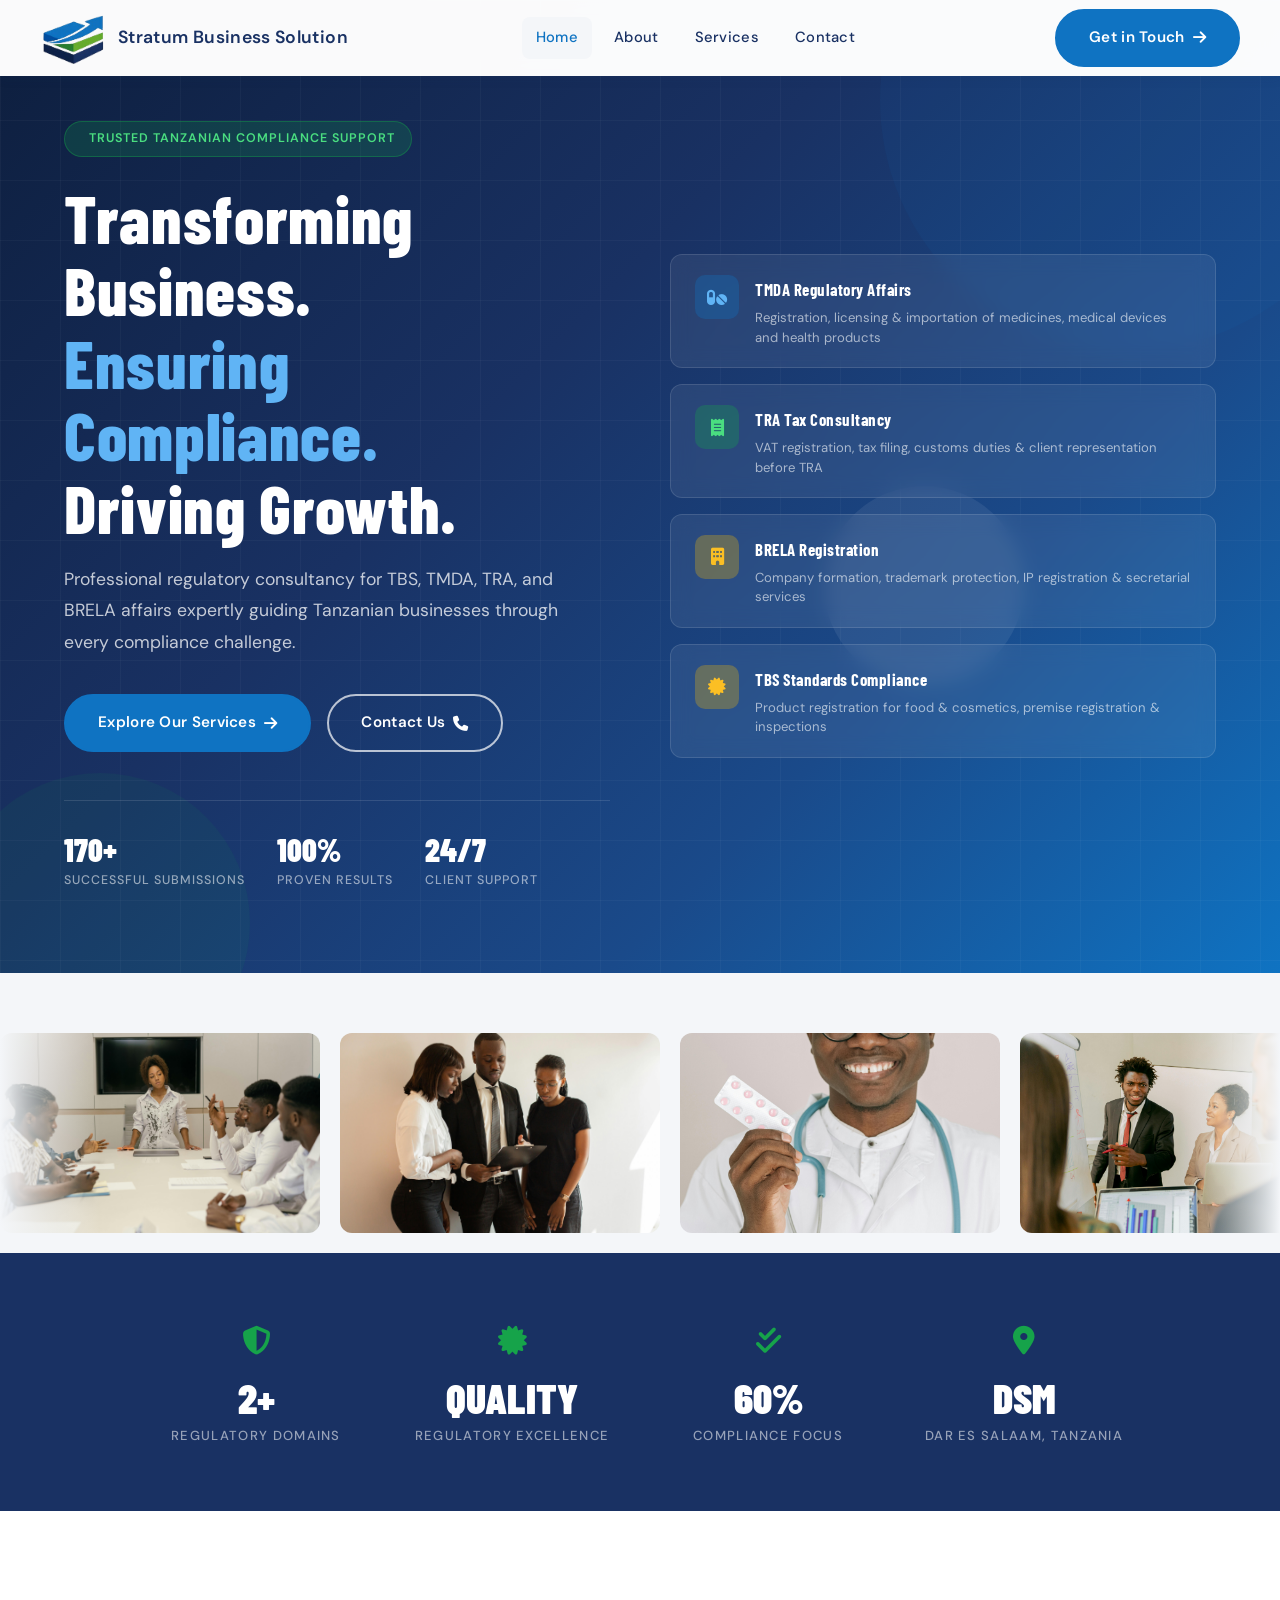
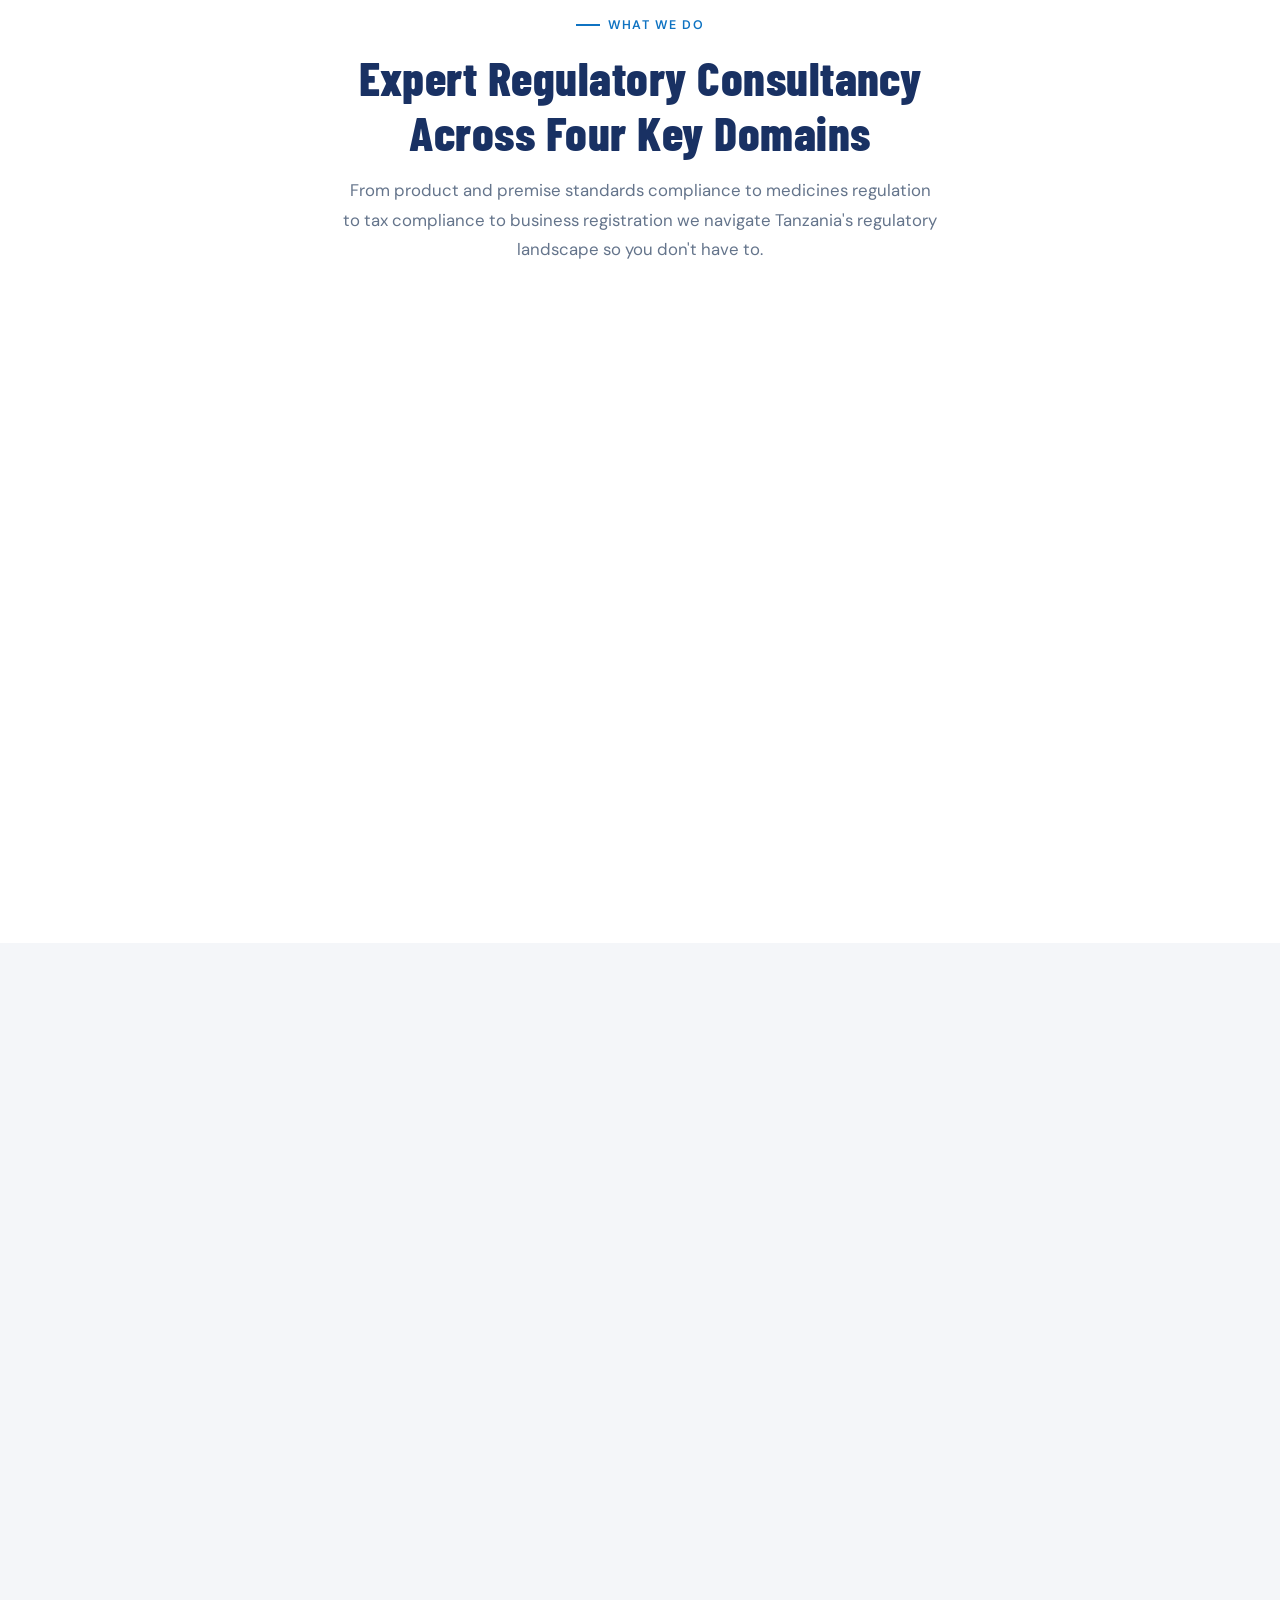
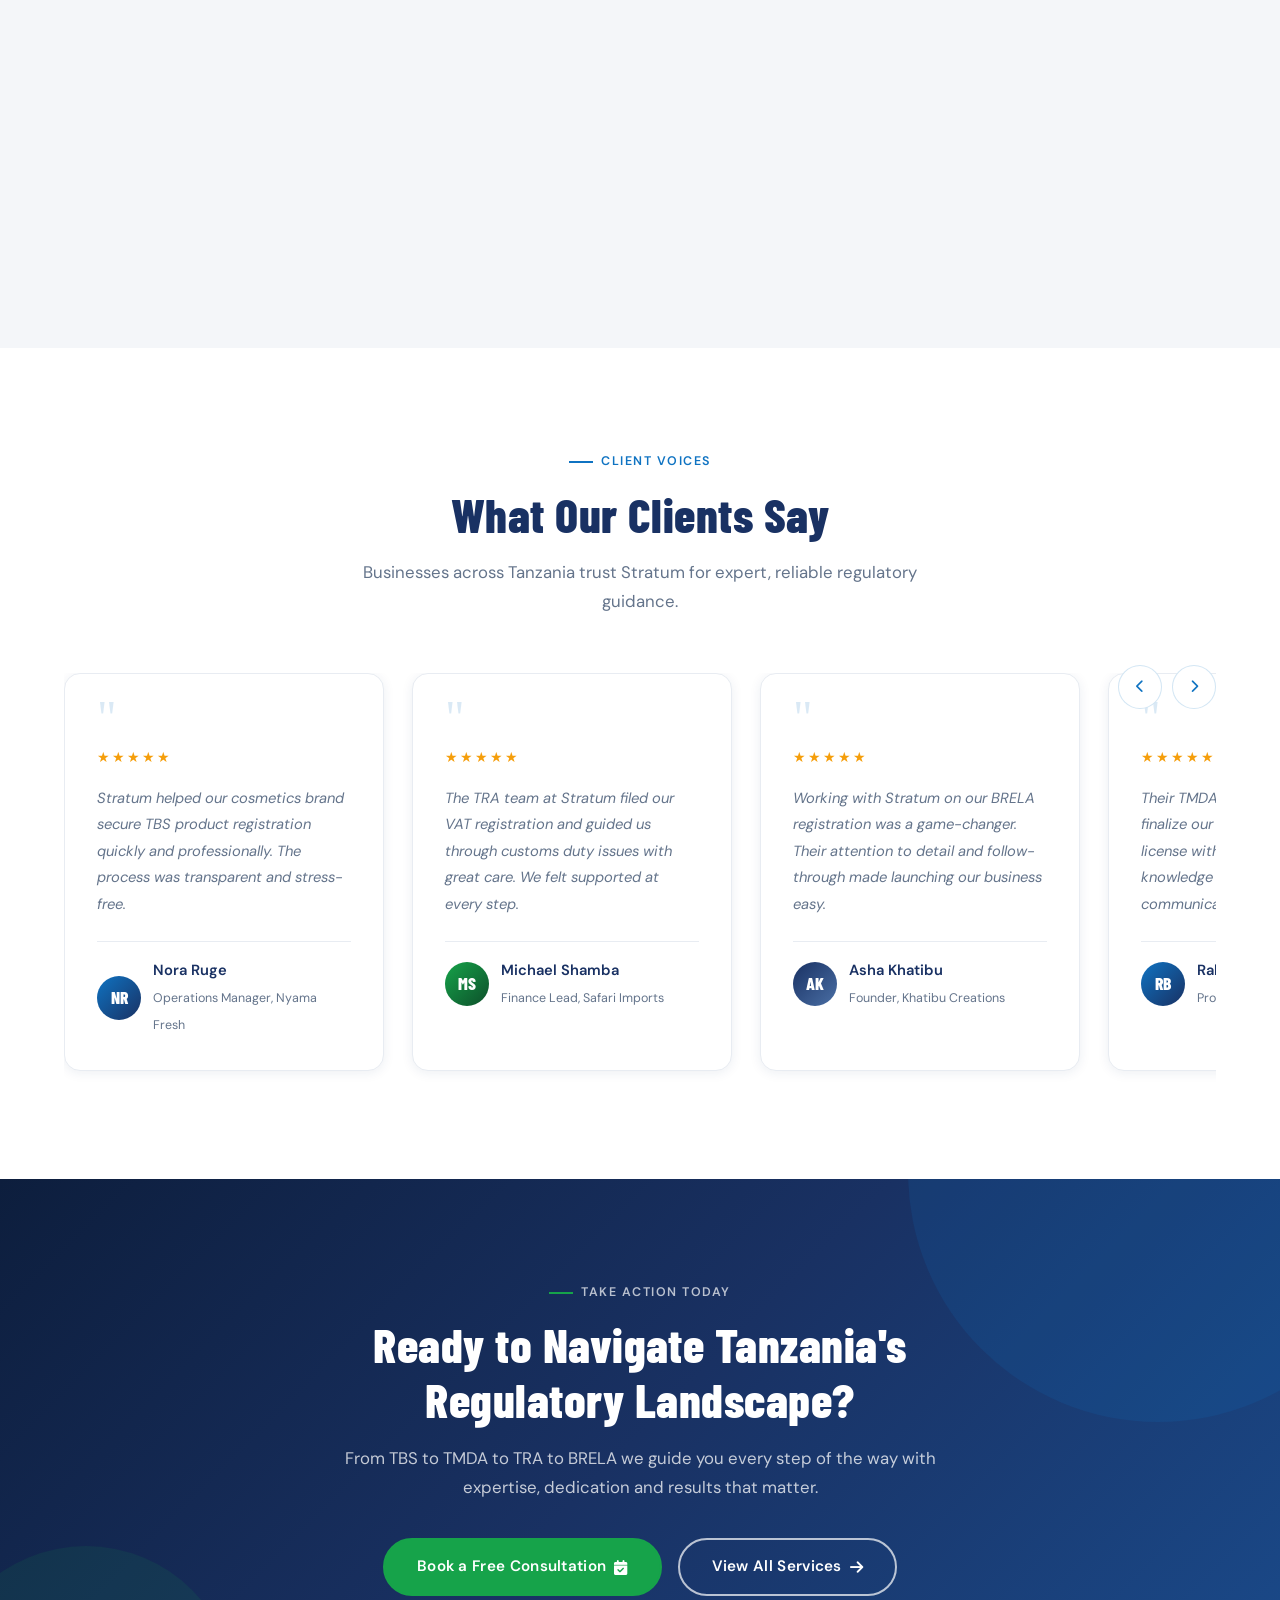
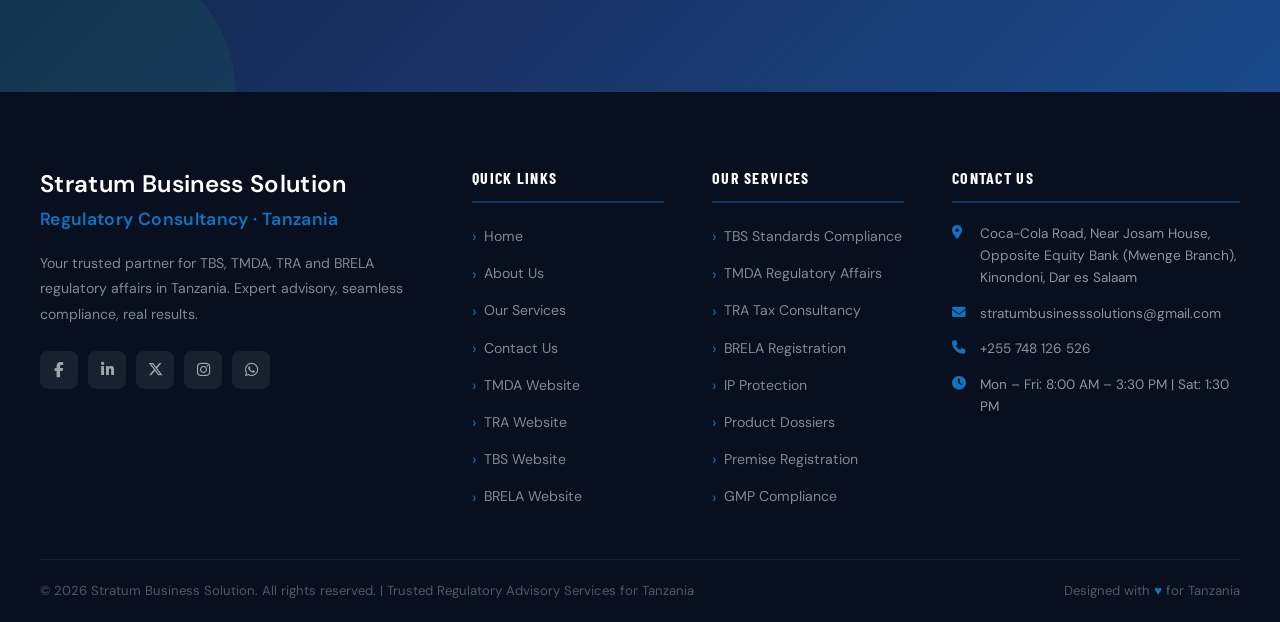
==== commit 19d7d909: "Add Google Analytics GA4 tracking and contact form conversion event" ====
--- a/index.html
+++ b/index.html
@@ -5,6 +5,14 @@
   <meta name="viewport" content="width=device-width, initial-scale=1.0" />
   <title>Stratum Business Solution — Regulatory Consultancy Tanzania</title>
   <meta name="description" content="Professional consultancy in TBS, TMDA, TRA, and BRELA regulatory affairs in Tanzania. Expert guidance for business compliance." />
+  <!-- Google Analytics 4 -->
+  <script async src="https://www.googletagmanager.com/gtag/js?id=G-8VCKP2TEDZ"></script>
+  <script>
+    window.dataLayer = window.dataLayer || [];
+    function gtag(){dataLayer.push(arguments);}
+    gtag('js', new Date());
+    gtag('config', 'G-8VCKP2TEDZ');
+  </script>
   <link rel="stylesheet" href="style.css" />
   <link rel="stylesheet" href="https://cdnjs.cloudflare.com/ajax/libs/font-awesome/6.5.0/css/all.min.css" />
   <!-- Favicon Links -->
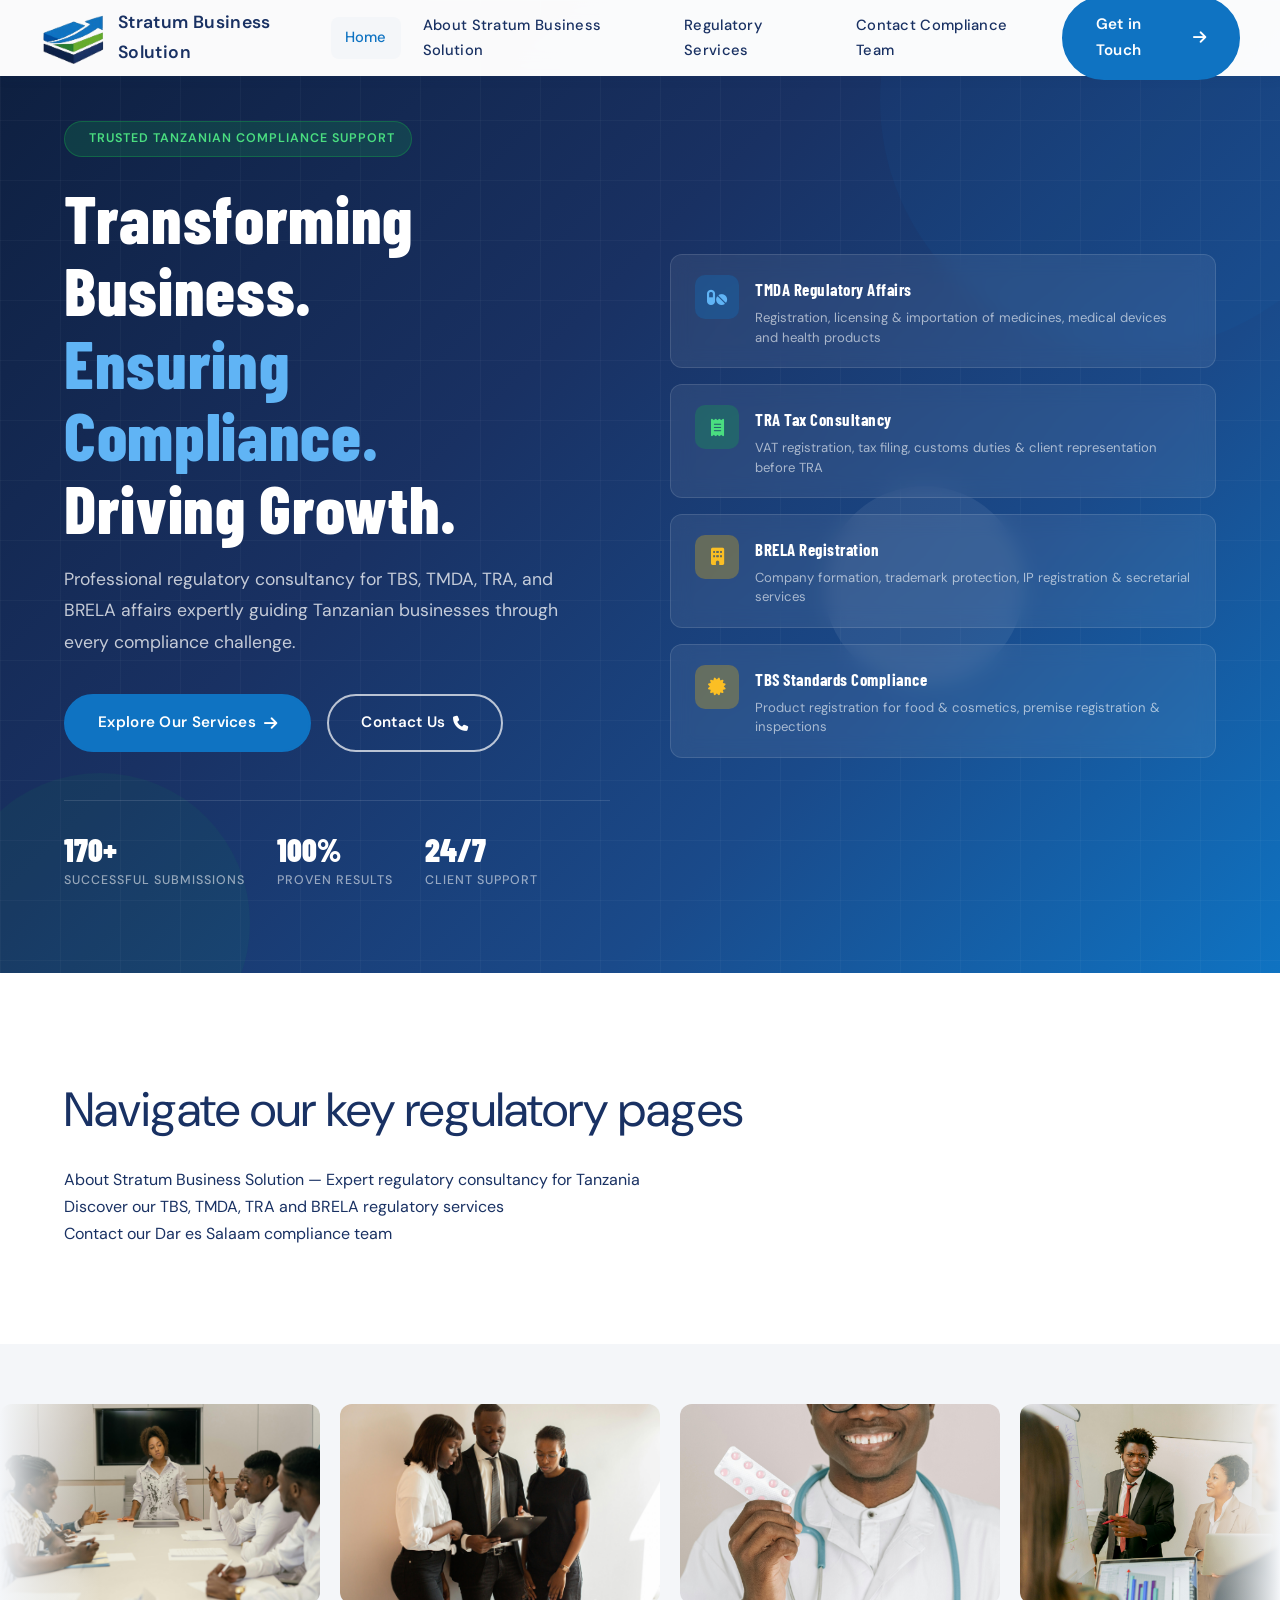
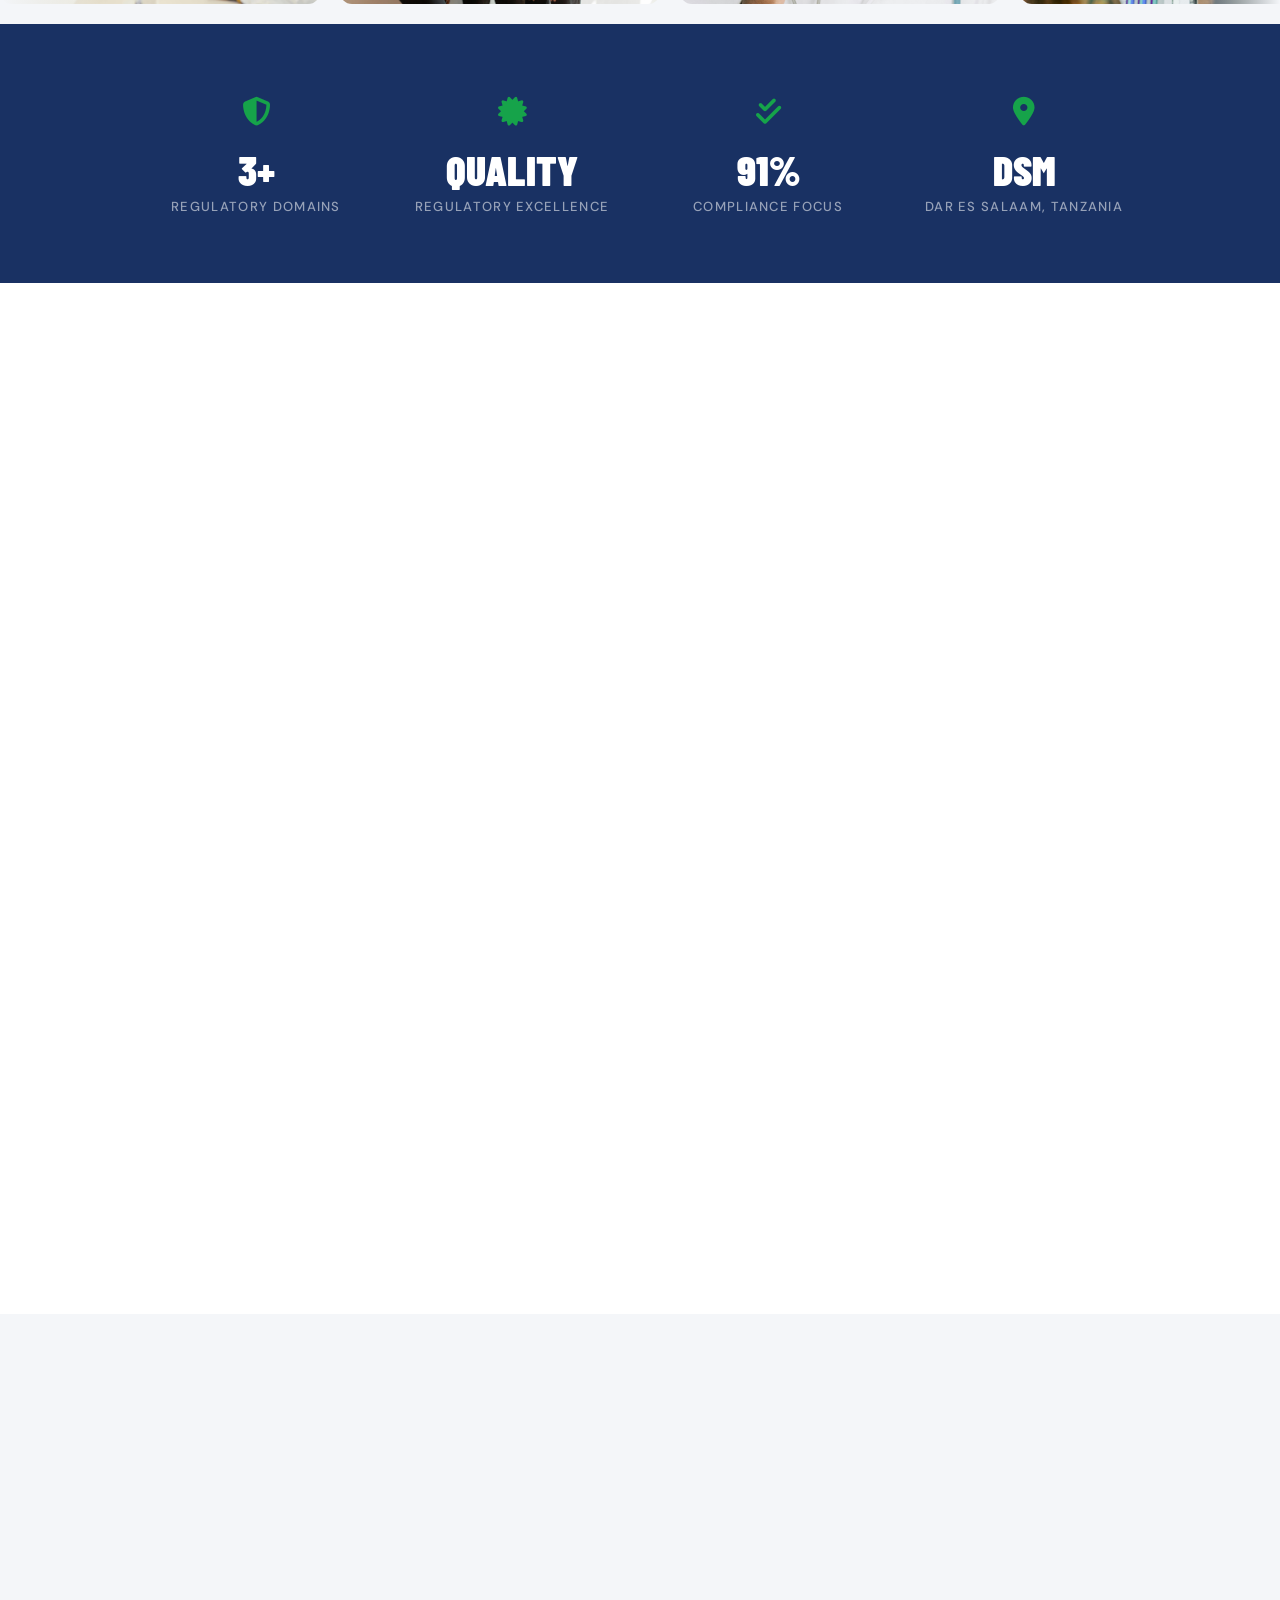
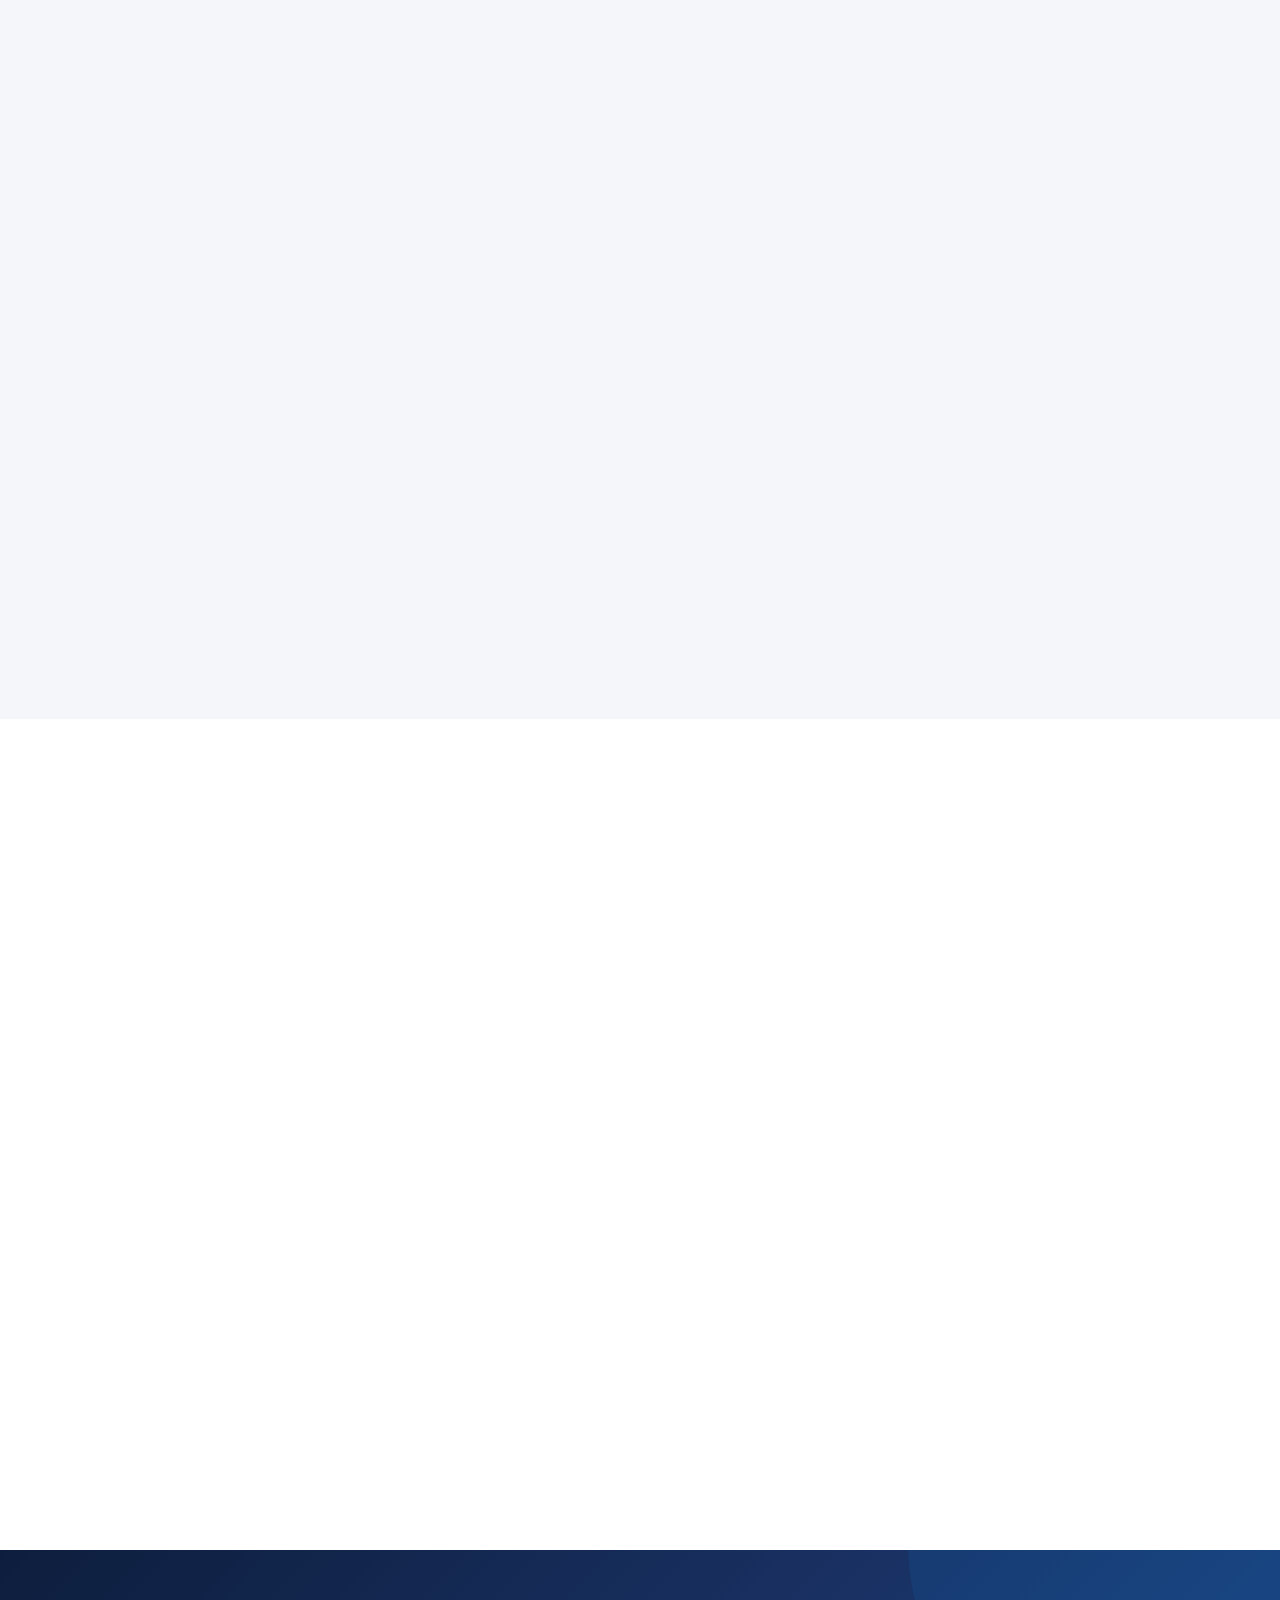
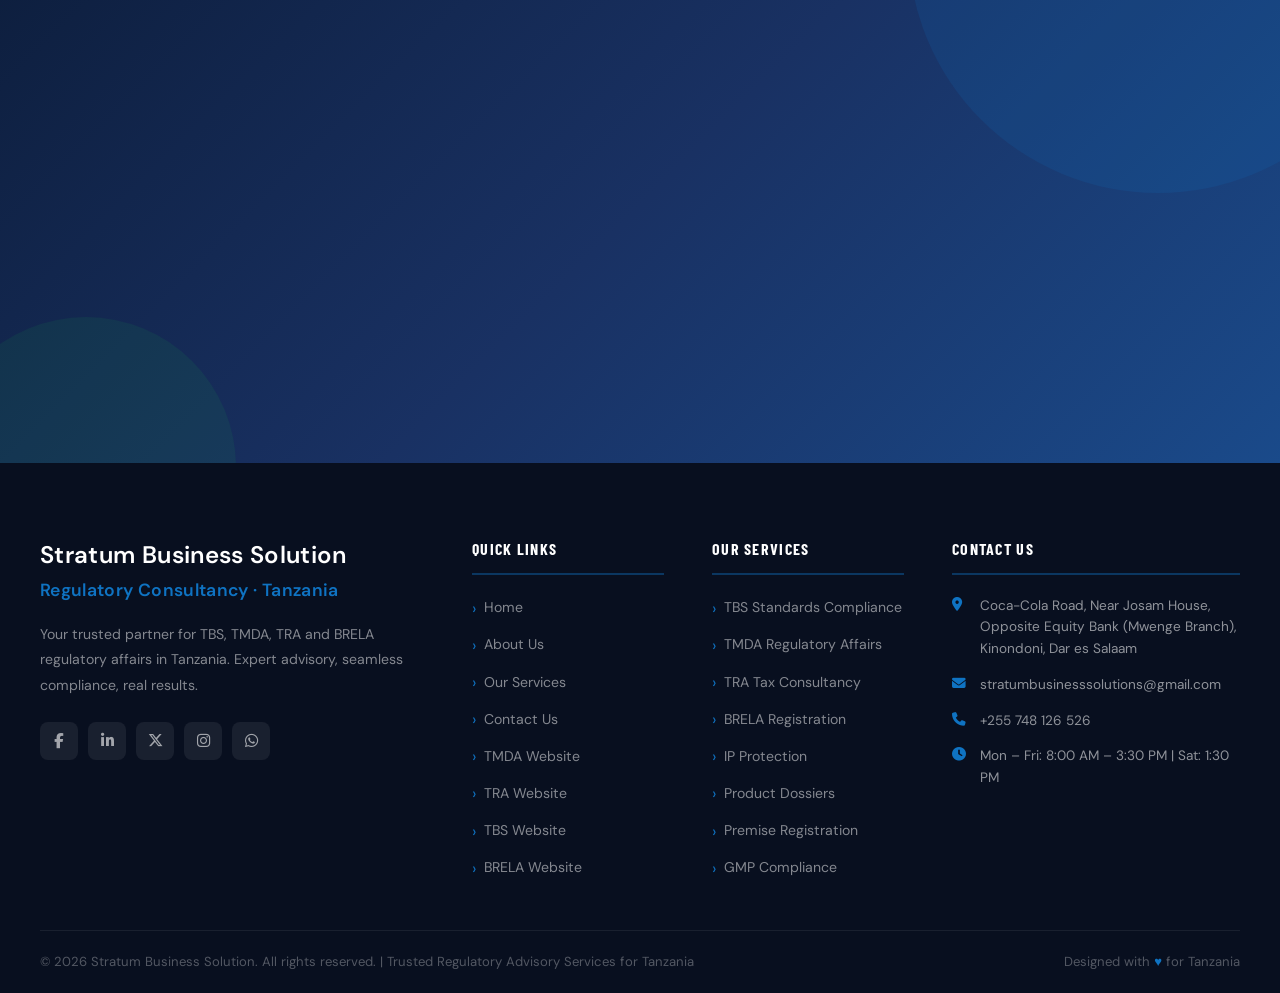
==== commit ab056809: "SEO optimization: Add sitemap, robots.txt, JSON-LD schema, optimized metadata, improved alt text, an" ====
--- a/index.html
+++ b/index.html
@@ -3,8 +3,37 @@
 <head>
   <meta charset="UTF-8" />
   <meta name="viewport" content="width=device-width, initial-scale=1.0" />
-  <title>Stratum Business Solution — Regulatory Consultancy Tanzania</title>
-  <meta name="description" content="Professional consultancy in TBS, TMDA, TRA, and BRELA regulatory affairs in Tanzania. Expert guidance for business compliance." />
+  <title>Stratum Business Solution | Tanzanian Regulatory Consultancy for TBS, TMDA, TRA, BRELA</title>
+  <meta name="description" content="Stratum Business Solution provides expert Tanzanian regulatory consultancy for TBS, TMDA, TRA and BRELA compliance. Get business compliance support, product registration, and licensing guidance in Dar es Salaam." />
+  <script type="application/ld+json">
+  {
+    "@context": "https://schema.org",
+    "@type": "SiteNavigationElement",
+    "name": "Main navigation",
+    "hasPart": [
+      {
+        "@type": "SiteNavigationElement",
+        "name": "Home",
+        "url": "https://sbsconsultancy.co.tz/"
+      },
+      {
+        "@type": "SiteNavigationElement",
+        "name": "About",
+        "url": "https://sbsconsultancy.co.tz/about.html"
+      },
+      {
+        "@type": "SiteNavigationElement",
+        "name": "Services",
+        "url": "https://sbsconsultancy.co.tz/services.html"
+      },
+      {
+        "@type": "SiteNavigationElement",
+        "name": "Contact",
+        "url": "https://sbsconsultancy.co.tz/contact.html"
+      }
+    ]
+  }
+  </script>
   <!-- Google Analytics 4 -->
   <script async src="https://www.googletagmanager.com/gtag/js?id=G-8VCKP2TEDZ"></script>
   <script>
@@ -44,9 +73,9 @@
     </a>
     <div class="nav-links">
       <a href="index.html" class="nav-link" data-page="index.html">Home</a>
-      <a href="about.html" class="nav-link" data-page="about.html">About</a>
-      <a href="services.html" class="nav-link" data-page="services.html">Services</a>
-      <a href="contact.html" class="nav-link" data-page="contact.html">Contact</a>
+      <a href="about.html" class="nav-link" data-page="about.html">About Stratum Business Solution</a>
+      <a href="services.html" class="nav-link" data-page="services.html">Regulatory Services</a>
+      <a href="contact.html" class="nav-link" data-page="contact.html">Contact Compliance Team</a>
     </div>
     <a href="contact.html" class="btn btn-primary nav-cta">Get in Touch <i class="fas fa-arrow-right"></i></a>
     <button class="mobile-menu-toggle" id="mobileMenuToggle" aria-label="Menu">
@@ -58,9 +87,9 @@
 <!-- Mobile Menu -->
 <div class="mobile-menu" id="mobileMenu">
   <a href="index.html" class="nav-link">Home</a>
-  <a href="about.html" class="nav-link">About</a>
-  <a href="services.html" class="nav-link">Services</a>
-  <a href="contact.html" class="nav-link">Contact</a>
+  <a href="about.html" class="nav-link">About Stratum Business Solution</a>
+  <a href="services.html" class="nav-link">Regulatory Services</a>
+  <a href="contact.html" class="nav-link">Contact Compliance Team</a>
   <a href="contact.html" class="btn btn-primary">Get in Touch</a>
 </div>
 
@@ -139,81 +168,92 @@
   </div>
 </section>
 
+<section class="section-pad">
+  <div class="container">
+    <div class="section-title">Navigate our key regulatory pages</div>
+    <ul class="link-list">
+      <li><a href="about.html">About Stratum Business Solution — Expert regulatory consultancy for Tanzania</a></li>
+      <li><a href="services.html">Discover our TBS, TMDA, TRA and BRELA regulatory services</a></li>
+      <li><a href="contact.html">Contact our Dar es Salaam compliance team</a></li>
+    </ul>
+  </div>
+</section>
+
 <!-- ══════════════════ CAROUSEL ══════════════════ -->
 <section class="carousel-section">
   <div class="carousel-track-wrapper">
     <div class="carousel-track" id="carouselTrack">
       <div class="carousel-item">
-        <img src="assets/images/home/carousel-business.jpg" alt="Tanzanian business advisory" loading="eager" />
+        <img src="assets/images/home/carousel-business.jpg" alt="Tanzanian business advisory team at Stratum Business Solution" loading="eager" />
         <div class="carousel-item-overlay"><span class="carousel-item-label">Business Advisory</span></div>
       </div>
       <div class="carousel-item">
-        <img src="assets/images/home/carousel-people.jpg" alt="Tanzanian professionals" loading="eager" />
+        <img src="assets/images/home/carousel-people.jpg" alt="Tanzanian regulatory consultants advising clients" loading="eager" />
         <div class="carousel-item-overlay"><span class="carousel-item-label">Regulatory Compliance</span></div>
       </div>
       <div class="carousel-item">
-        <img src="assets/images/home/carousel-market.jpg" alt="Pharmaceutical products and medicine packaging" loading="eager" />
+        <img src="assets/images/home/carousel-market.jpg" alt="Product registration compliance for pharmaceutical products in Tanzania" loading="eager" />
         <div class="carousel-item-overlay"><span class="carousel-item-label">Pharmaceutical Products</span></div>
       </div>
       <div class="carousel-item">
-        <img src="assets/images/home/carousel-city.jpg" alt="Dar es Salaam business scene" loading="eager" />
+        <img src="assets/images/home/carousel-city.jpg" alt="Dar es Salaam compliance consultation for Tanzanian businesses" loading="eager" />
         <div class="carousel-item-overlay"><span class="carousel-item-label">Legal Documentation</span></div>
       </div>
       <div class="carousel-item">
-        <img src="assets/images/home/carousel-office.jpg" alt="Tanzanian office environment" loading="eager" />
+        <img src="assets/images/home/carousel-office.jpg" alt="Regulatory consulting office at Stratum Business Solution" loading="eager" />
         <div class="carousel-item-overlay"><span class="carousel-item-label">Professional Office</span></div>
       </div>
       <div class="carousel-item">
-        <img src="assets/images/home/carousel-market.jpg" alt="African pharmaceutical medicines and packaging" loading="eager" />
+        <img src="assets/images/home/carousel-market.jpg" alt="Tanzanian pharmaceutical product registration support" loading="eager" />
         <div class="carousel-item-overlay"><span class="carousel-item-label">Pharmaceutical Medicines</span></div>
       </div>
       <div class="carousel-item">
-        <img src="assets/images/home/carousel-medical-devices.jpg" alt="Black African healthcare professional with medical device technology" loading="eager" />
+        <img src="assets/images/home/carousel-medical-devices.jpg" alt="Medical device regulatory compliance support in Tanzania" loading="eager" />
         <div class="carousel-item-overlay"><span class="carousel-item-label">Medical Devices</span></div>
       </div>
       <div class="carousel-item">
-        <img src="assets/images/home/carousel-cosmetics.jpg" alt="Professional cosmetics and skincare product packaging" loading="eager" />
+        <img src="assets/images/home/carousel-cosmetics.jpg" alt="Cosmetic product registration and safety compliance services" loading="eager" />
         <div class="carousel-item-overlay"><span class="carousel-item-label">Cosmetics</span></div>
       </div>
       <div class="carousel-item">
-        <img src="assets/images/home/carousel-supplements.jpg" alt="Health supplements and vitamins packaging" loading="eager" />
+        <img src="assets/images/home/carousel-supplements.jpg" alt="Dietary supplements compliance and product registration services" loading="eager" />
         <div class="carousel-item-overlay"><span class="carousel-item-label">Supplements</span></div>
       </div>
       <!-- Duplicate for seamless loop -->
       <div class="carousel-item">
-        <img src="assets/images/home/carousel-business.jpg" alt="Tanzanian business advisory" loading="eager" />
+        <img src="assets/images/home/carousel-business.jpg" alt="Tanzanian business advisory team at Stratum Business Solution" loading="eager" />
         <div class="carousel-item-overlay"><span class="carousel-item-label">Business Advisory</span></div>
       </div>
       <div class="carousel-item">
-        <img src="assets/images/home/carousel-people.jpg" alt="Tanzanian professionals" loading="eager" />
+        <img src="assets/images/home/carousel-people.jpg" alt="Tanzanian regulatory consultants advising clients" loading="eager" />
         <div class="carousel-item-overlay"><span class="carousel-item-label">Regulatory Compliance</span></div>
       </div>
       <div class="carousel-item">
-        <img src="assets/images/home/carousel-medicine.jpg" alt="African pharmaceutical medicines and medicine packaging" loading="eager" />
+        <img src="assets/images/home/carousel-medicine.jpg" alt="Tanzanian pharmaceutical product registration support" loading="eager" />
         <div class="carousel-item-overlay"><span class="carousel-item-label">Pharmaceutical Medicines</span></div>
       </div>
       <div class="carousel-item">
-        <img src="assets/images/home/carousel-city.jpg" alt="Dar es Salaam business scene" loading="eager" />
+        <img src="assets/images/home/carousel-city.jpg" alt="Dar es Salaam compliance consultation for Tanzanian businesses" loading="eager" />
         <div class="carousel-item-overlay"><span class="carousel-item-label">Legal Documentation</span></div>
       </div>
       <div class="carousel-item">
-        <img src="assets/images/home/carousel-office.jpg" alt="Tanzanian office environment" loading="eager" />
+        <img src="assets/images/home/carousel-office.jpg" alt="Regulatory consulting office at Stratum Business Solution" loading="eager" />
         <div class="carousel-item-overlay"><span class="carousel-item-label">Professional Office</span></div>
       </div>
       <div class="carousel-item">
-        <img src="assets/images/home/carousel-medicine.jpg" alt="African pharmaceutical medicines and medicine packaging" loading="eager" />
+        <img src="assets/images/home/carousel-medicine.jpg" alt="Tanzanian pharmaceutical product registration support" loading="eager" />
         <div class="carousel-item-overlay"><span class="carousel-item-label">Pharmaceutical Medicines</span></div>
       </div>
       <div class="carousel-item">
-        <img src="assets/images/home/carousel-medical-devices.jpg" alt="Black African healthcare professional with medical device technology" loading="eager" />
+        <img src="assets/images/home/carousel-medical-devices.jpg" alt="Medical device regulatory compliance support in Tanzania" loading="eager" />
         <div class="carousel-item-overlay"><span class="carousel-item-label">Medical Devices</span></div>
       </div>
       <div class="carousel-item">
-        <img src="assets/images/home/carousel-cosmetics.jpg" alt="Professional cosmetics and skincare product packaging" loading="eager" />
+        <img src="assets/images/home/carousel-cosmetics.jpg" alt="Cosmetic product registration and safety compliance services" loading="eager" />
         <div class="carousel-item-overlay"><span class="carousel-item-label">Cosmetics</span></div>
       </div>
       <div class="carousel-item">
-        <img src="assets/images/home/carousel-supplements.jpg" alt="Health supplements and vitamins packaging" loading="eager" />
+        <img src="assets/images/home/carousel-supplements.jpg" alt="Dietary supplements compliance and product registration services" loading="eager" />
         <div class="carousel-item-overlay"><span class="carousel-item-label">Supplements</span></div>
       </div>
     </div>
@@ -318,7 +358,7 @@
   <div class="container">
     <div class="why-grid">
       <div class="why-image reveal">
-        <img src="assets/images/home/why-choose-us.jpg" alt="Black African consultants discussing business strategy" loading="eager" />
+        <img src="assets/images/home/why-choose-us.jpg" alt="Regulatory consultants planning Tanzanian business compliance strategy" loading="eager" />
         <div class="why-image-badge">
           <span class="why-image-badge-num">2025</span>
           <span class="why-image-badge-text">Est. Tanzania</span>
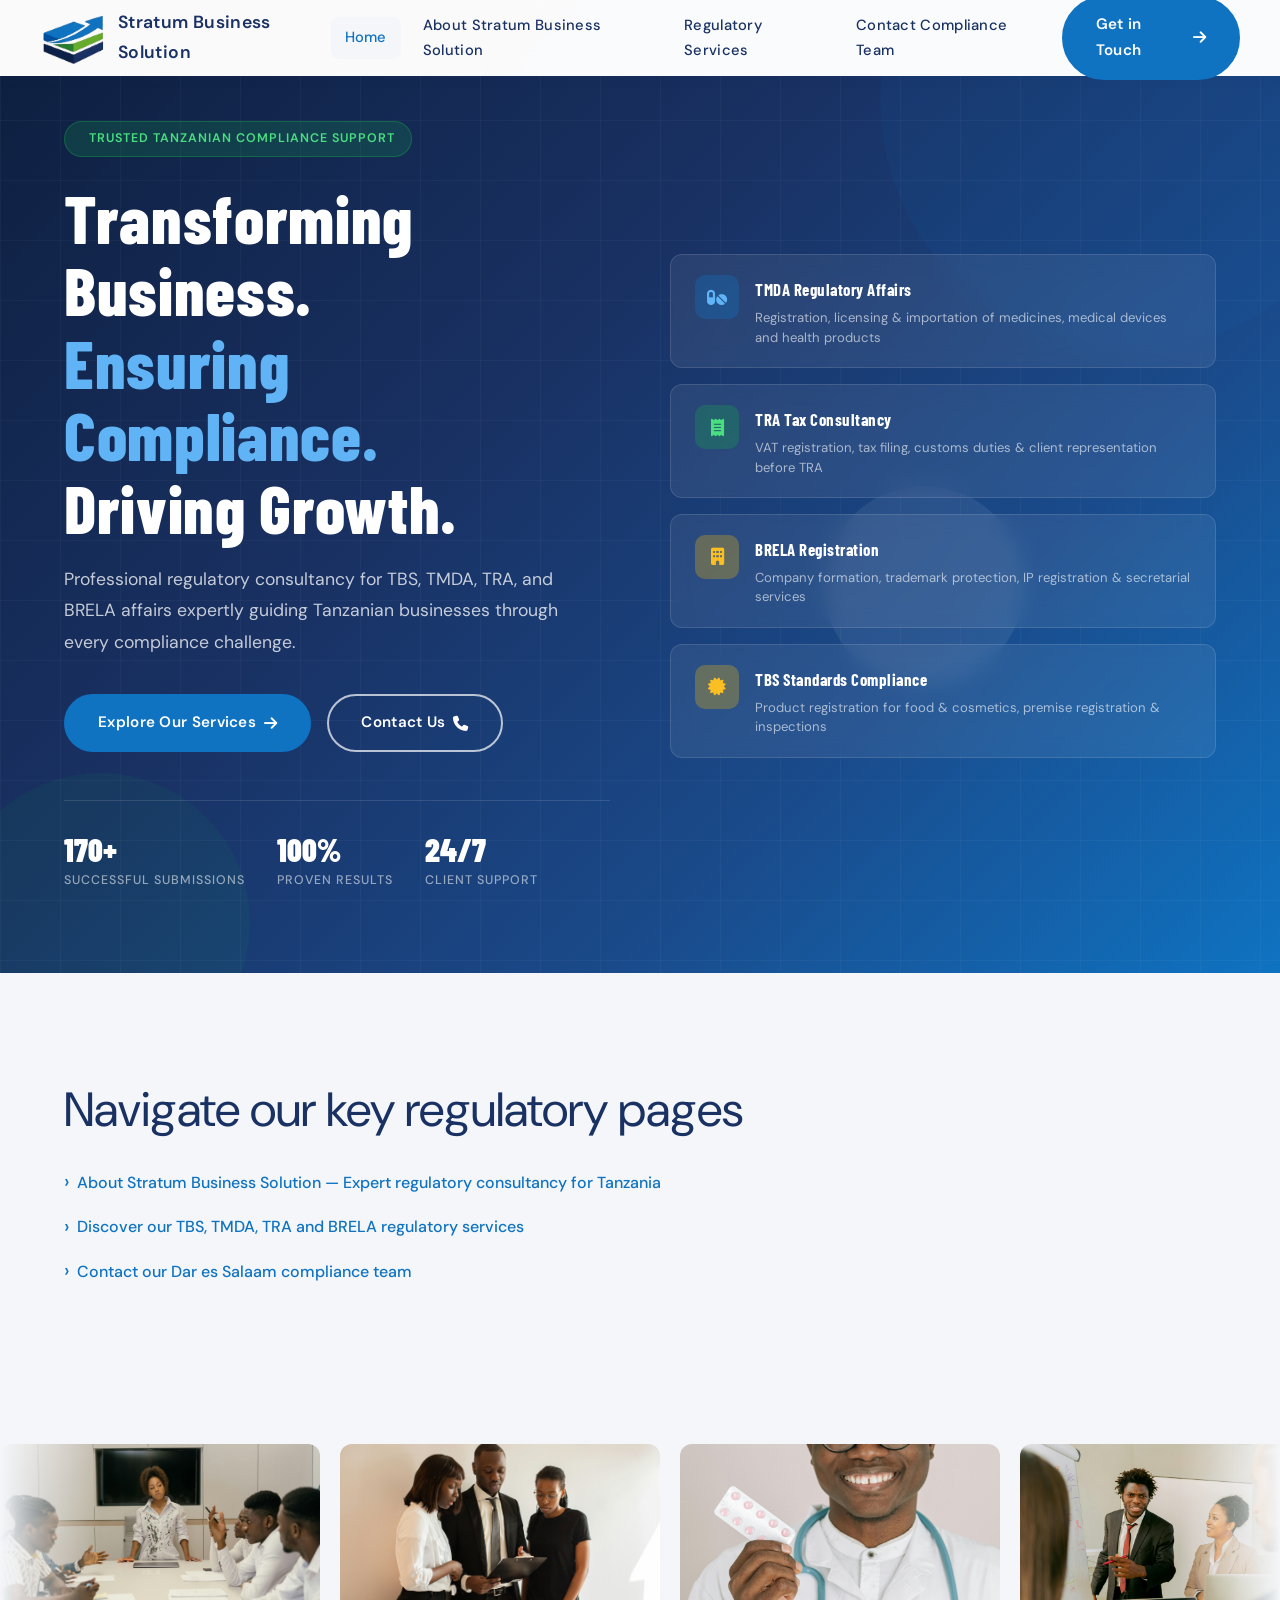
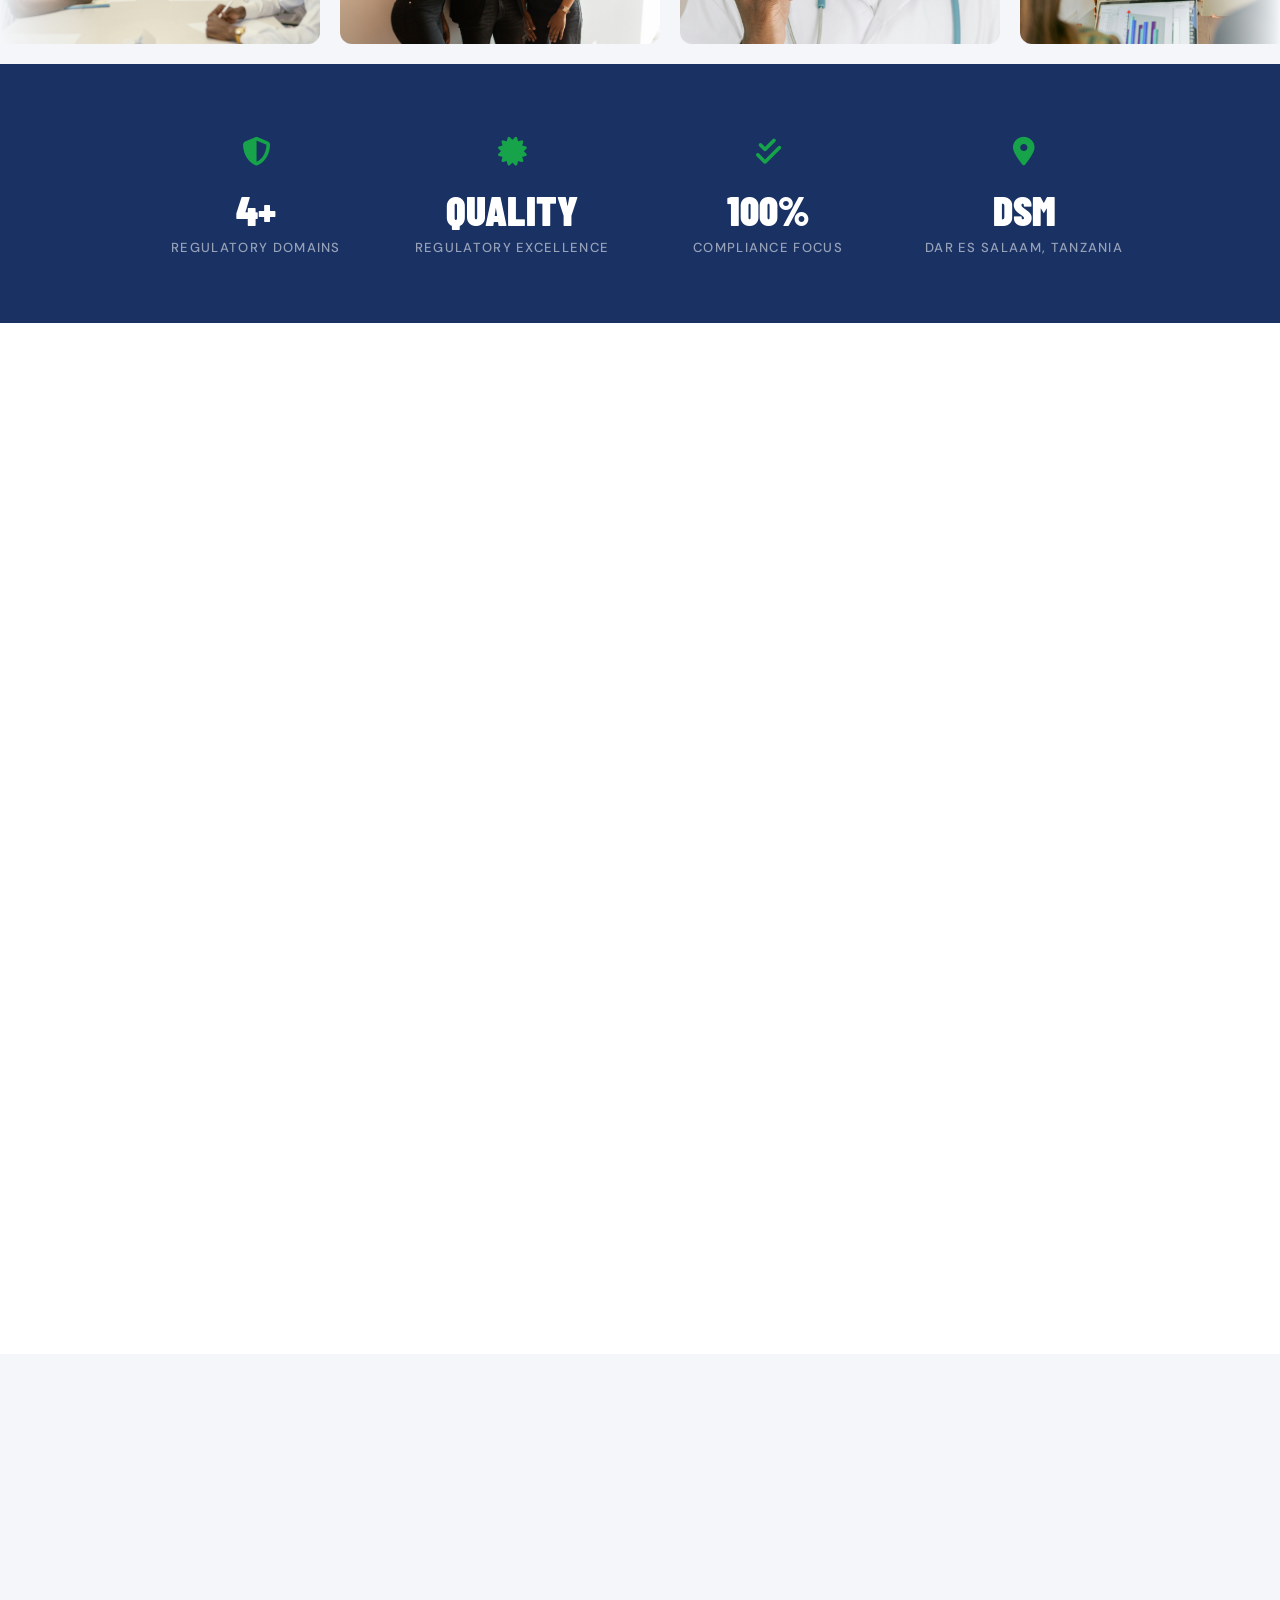
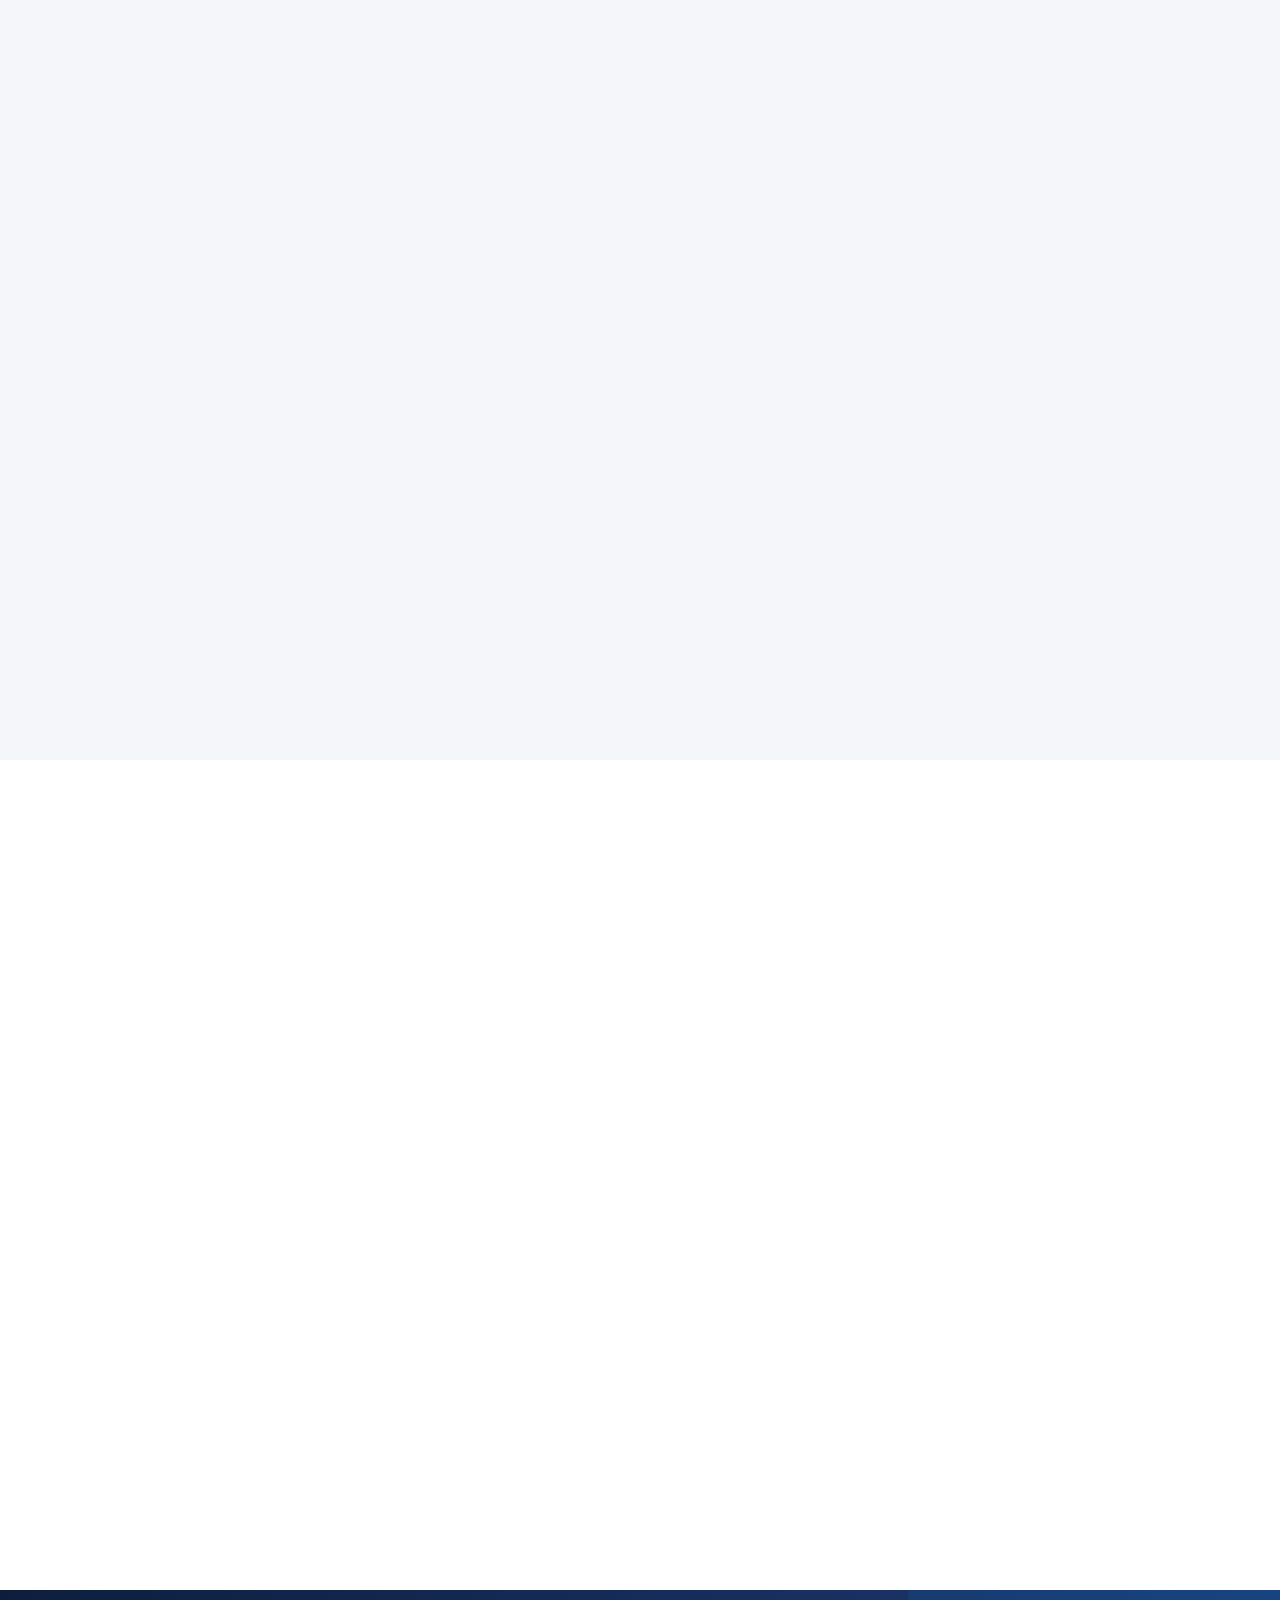
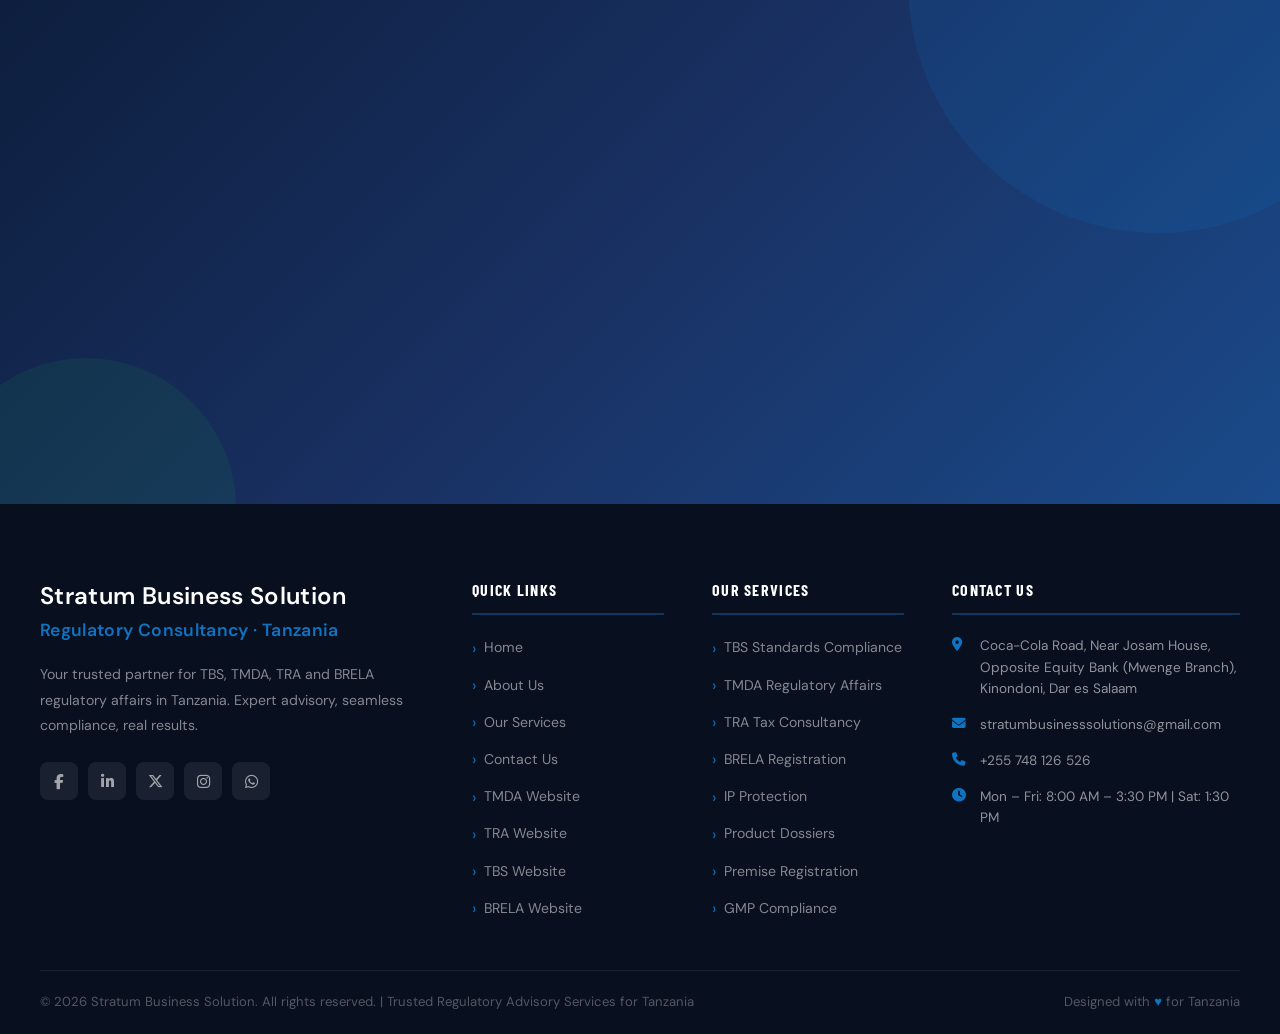
==== commit 71d2aa22: "Style internal link sections: Add bg-gray background and arrow styling to match site design" ====
--- a/index.html
+++ b/index.html
@@ -168,7 +168,7 @@
   </div>
 </section>
 
-<section class="section-pad">
+<section class="section-pad bg-gray">
   <div class="container">
     <div class="section-title">Navigate our key regulatory pages</div>
     <ul class="link-list">
--- a/style.css
+++ b/style.css
@@ -57,6 +57,41 @@
 .bg-gray { background: var(--gray-light); }
 .bg-navy { background: var(--navy); }
 .bg-navy-dark { background: var(--navy-dark); }
+
+/* ── Link List ── */
+.link-list {
+  list-style: none;
+  padding: 0;
+  margin: 0;
+  display: flex;
+  flex-direction: column;
+  gap: 12px;
+}
+.link-list li {
+  padding: 0;
+}
+.link-list a {
+  color: var(--blue);
+  font-weight: 500;
+  font-size: 1rem;
+  transition: var(--transition);
+  display: flex;
+  align-items: center;
+  gap: 8px;
+}
+.link-list a:hover {
+  color: var(--navy);
+  padding-left: 4px;
+}
+.link-list a::before {
+  content: '›';
+  color: var(--blue);
+  font-size: 1.2rem;
+  transition: var(--transition);
+}
+.link-list a:hover::before {
+  color: var(--navy);
+}
 
 /* ── Buttons ── */
 .btn {
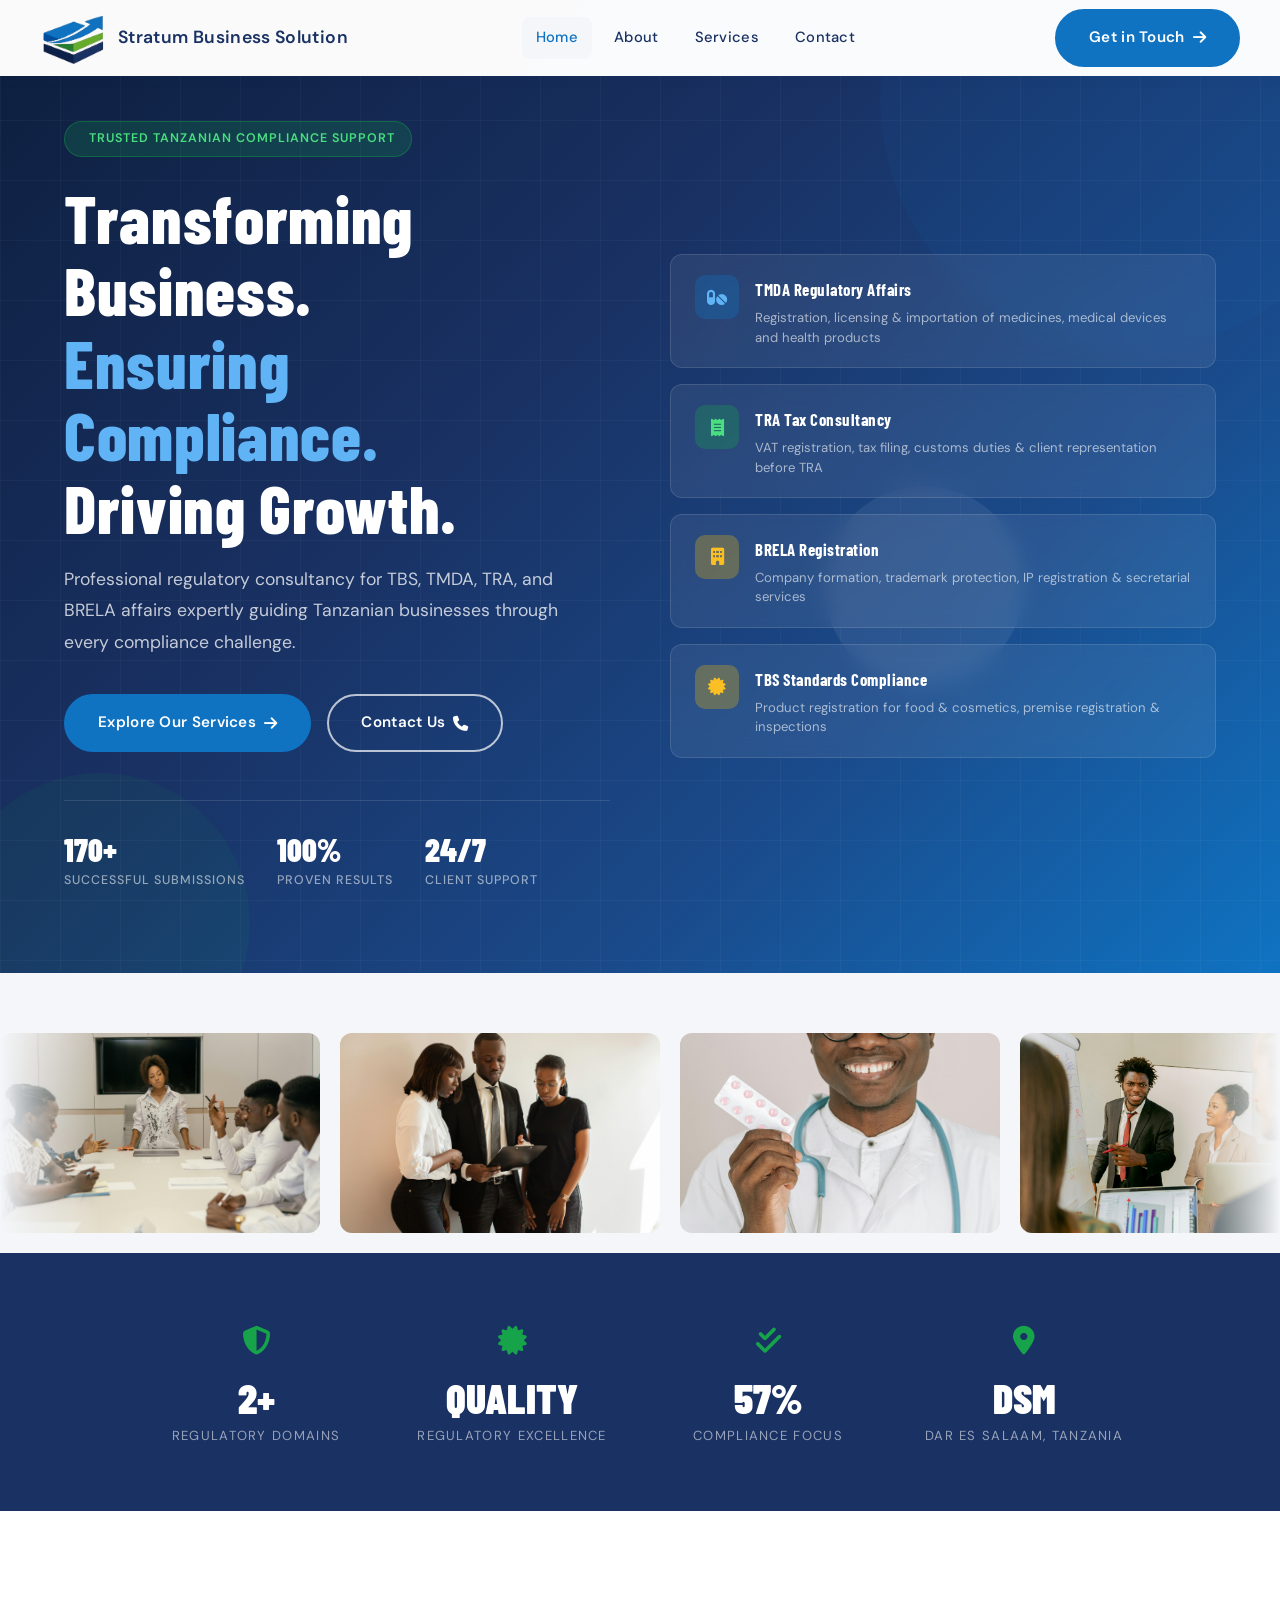
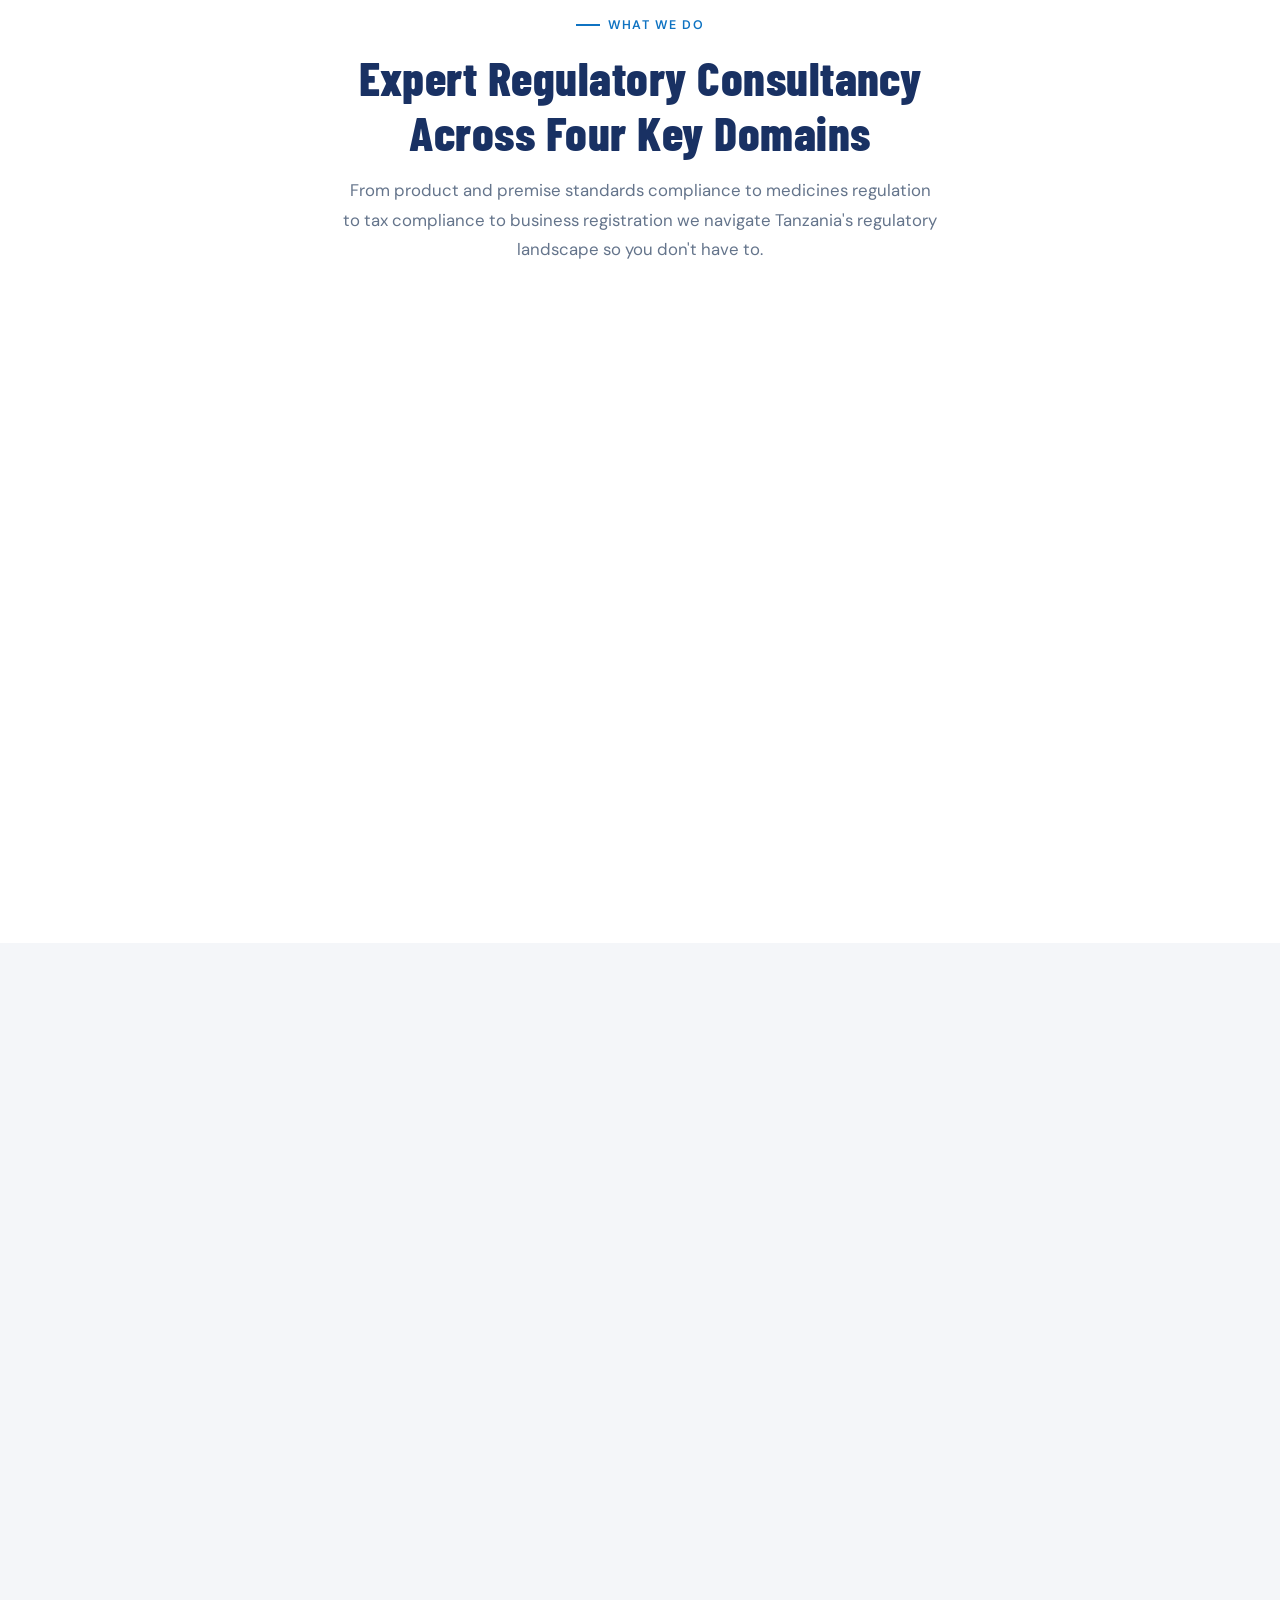
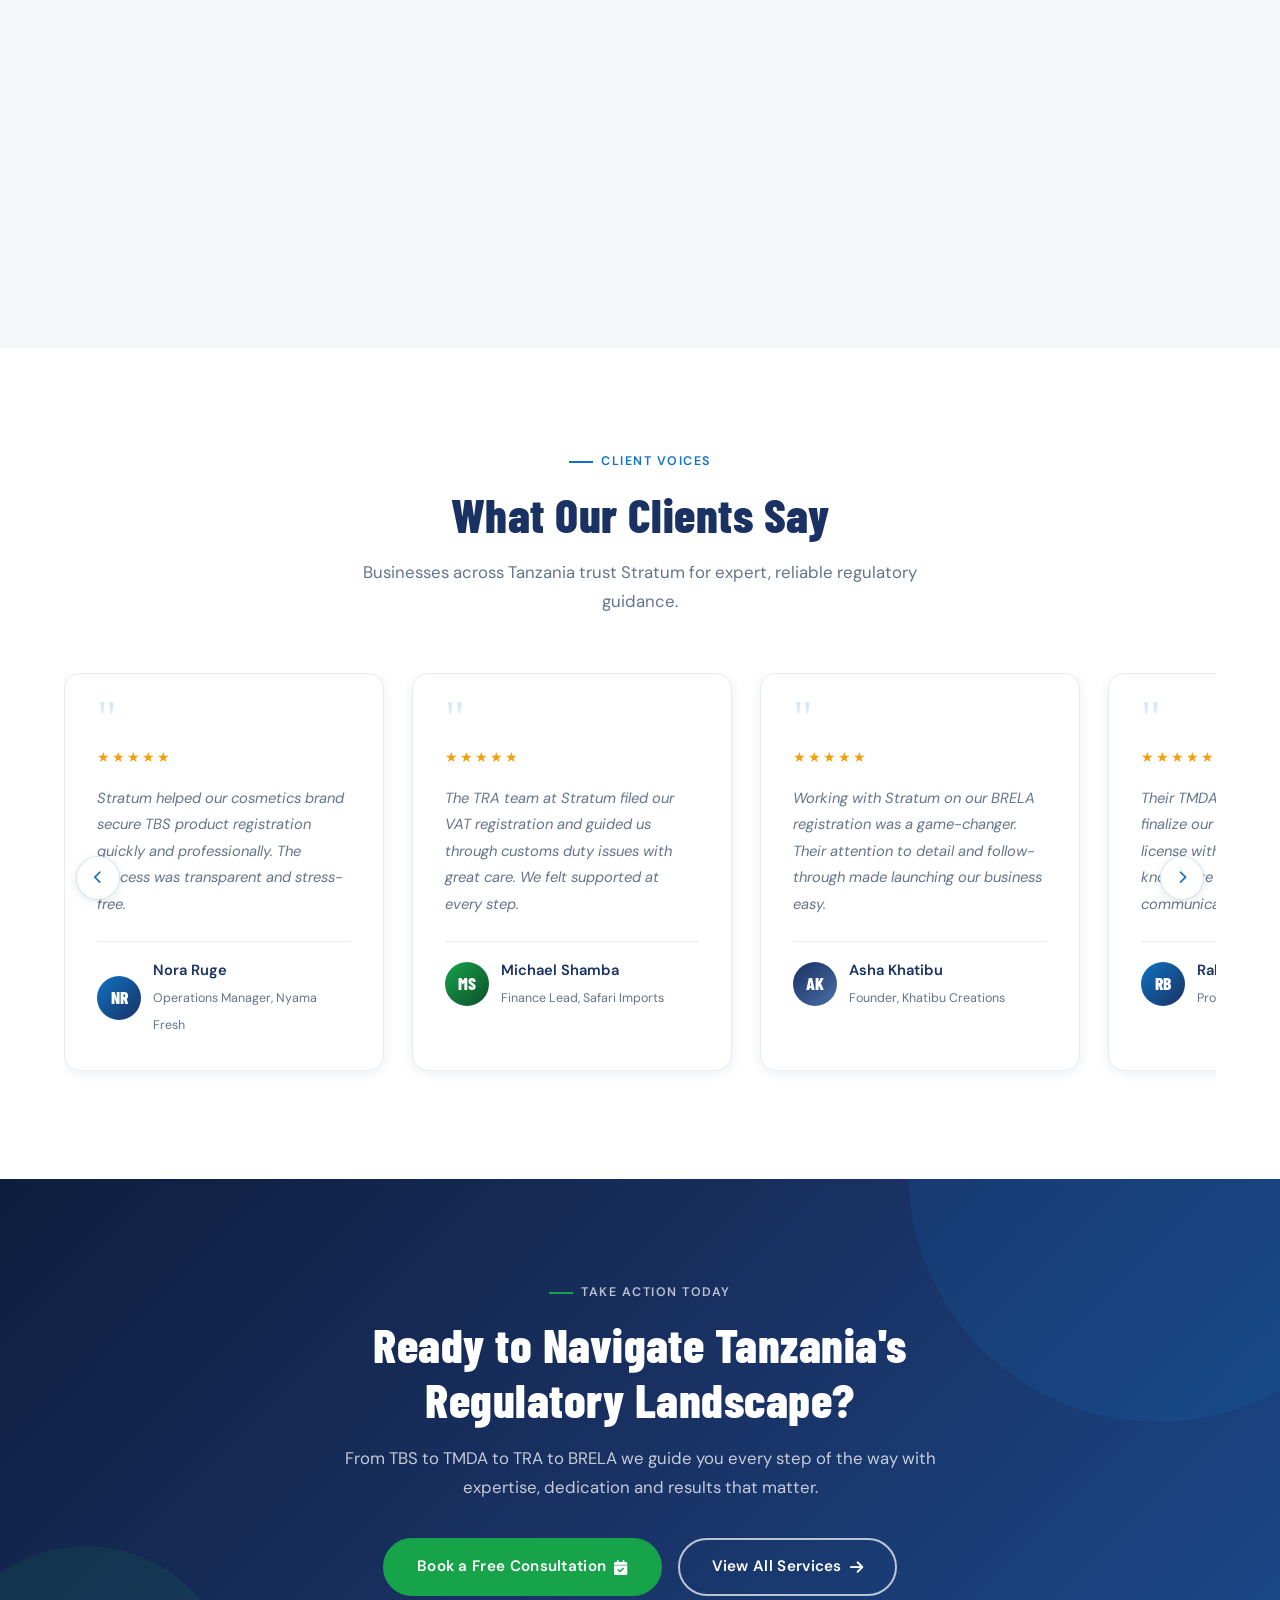
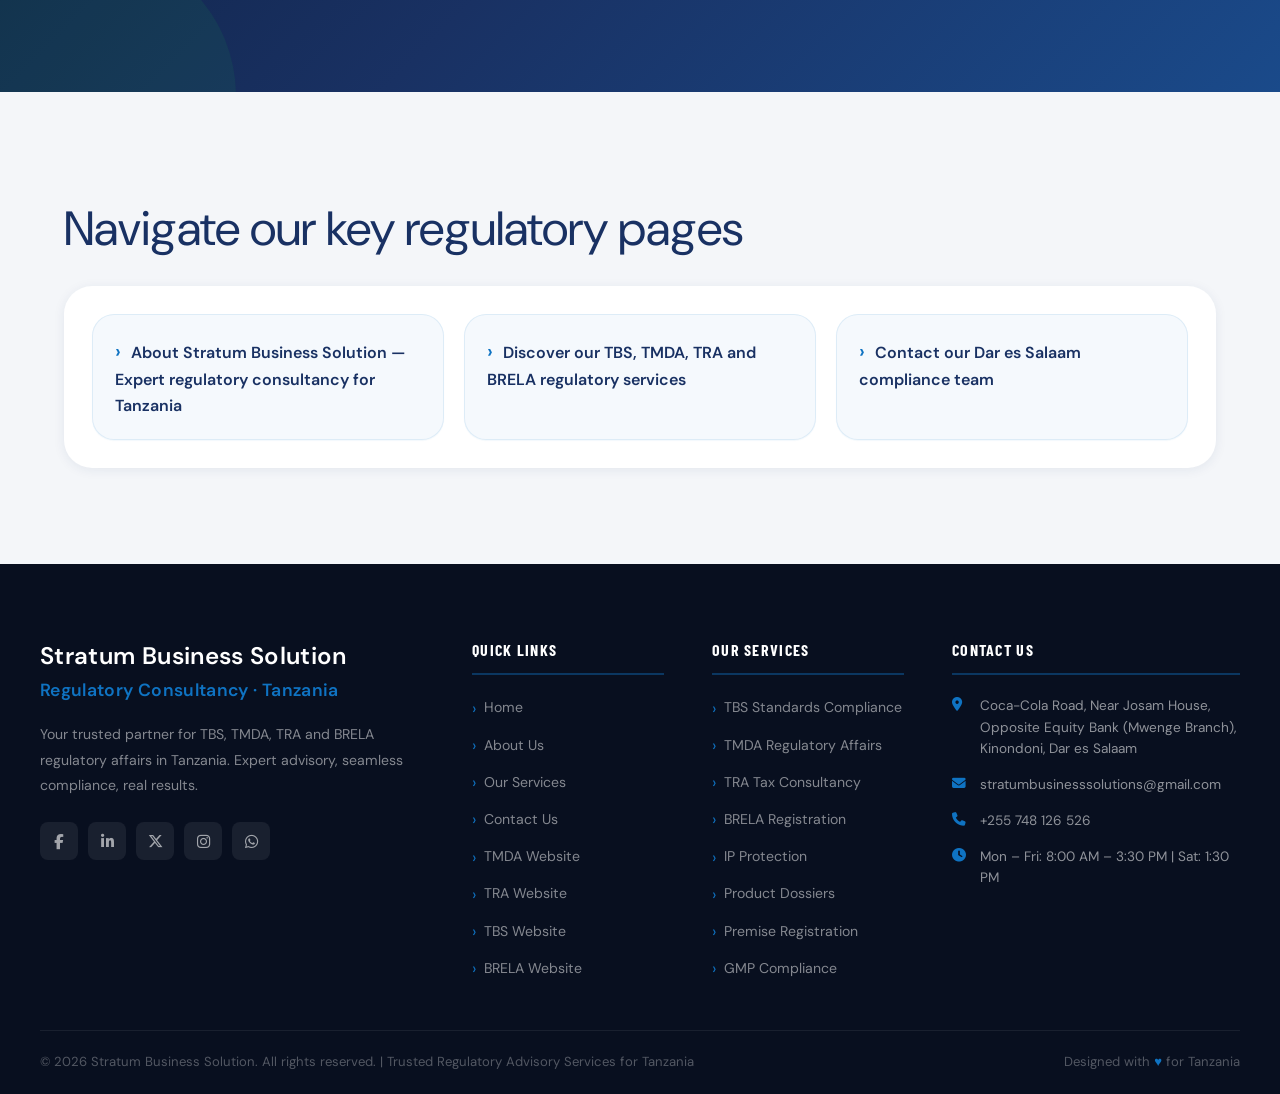
==== commit 59ba3d99: "Update website content and styling" ====
--- a/index.html
+++ b/index.html
@@ -73,9 +73,9 @@
     </a>
     <div class="nav-links">
       <a href="index.html" class="nav-link" data-page="index.html">Home</a>
-      <a href="about.html" class="nav-link" data-page="about.html">About Stratum Business Solution</a>
-      <a href="services.html" class="nav-link" data-page="services.html">Regulatory Services</a>
-      <a href="contact.html" class="nav-link" data-page="contact.html">Contact Compliance Team</a>
+      <a href="about.html" class="nav-link" data-page="about.html">About</a>
+      <a href="services.html" class="nav-link" data-page="services.html">Services</a>
+      <a href="contact.html" class="nav-link" data-page="contact.html">Contact</a>
     </div>
     <a href="contact.html" class="btn btn-primary nav-cta">Get in Touch <i class="fas fa-arrow-right"></i></a>
     <button class="mobile-menu-toggle" id="mobileMenuToggle" aria-label="Menu">
@@ -87,9 +87,9 @@
 <!-- Mobile Menu -->
 <div class="mobile-menu" id="mobileMenu">
   <a href="index.html" class="nav-link">Home</a>
-  <a href="about.html" class="nav-link">About Stratum Business Solution</a>
-  <a href="services.html" class="nav-link">Regulatory Services</a>
-  <a href="contact.html" class="nav-link">Contact Compliance Team</a>
+  <a href="about.html" class="nav-link">About</a>
+  <a href="services.html" class="nav-link">Services</a>
+  <a href="contact.html" class="nav-link">Contact</a>
   <a href="contact.html" class="btn btn-primary">Get in Touch</a>
 </div>
 
@@ -168,17 +168,6 @@
   </div>
 </section>
 
-<section class="section-pad bg-gray">
-  <div class="container">
-    <div class="section-title">Navigate our key regulatory pages</div>
-    <ul class="link-list">
-      <li><a href="about.html">About Stratum Business Solution — Expert regulatory consultancy for Tanzania</a></li>
-      <li><a href="services.html">Discover our TBS, TMDA, TRA and BRELA regulatory services</a></li>
-      <li><a href="contact.html">Contact our Dar es Salaam compliance team</a></li>
-    </ul>
-  </div>
-</section>
-
 <!-- ══════════════════ CAROUSEL ══════════════════ -->
 <section class="carousel-section">
   <div class="carousel-track-wrapper">
@@ -542,6 +531,17 @@
         <a href="services.html" class="btn btn-outline">View All Services <i class="fas fa-arrow-right"></i></a>
       </div>
     </div>
+  </div>
+</section>
+
+<section class="section-pad bg-gray">
+  <div class="container">
+    <div class="section-title">Navigate our key regulatory pages</div>
+    <ul class="link-list">
+      <li><a href="about.html">About Stratum Business Solution — Expert regulatory consultancy for Tanzania</a></li>
+      <li><a href="services.html">Discover our TBS, TMDA, TRA and BRELA regulatory services</a></li>
+      <li><a href="contact.html">Contact our Dar es Salaam compliance team</a></li>
+    </ul>
   </div>
 </section>
 
--- a/style.css
+++ b/style.css
@@ -54,6 +54,29 @@
 .text-navy { color: var(--navy); }
 .text-white { color: var(--white); }
 .text-center { text-align: center; }
+
+p {
+  color: var(--gray-text);
+  font-size: 1rem;
+  line-height: 1.85;
+  margin: 0 0 1.5rem;
+  max-width: 740px;
+  word-wrap: break-word;
+}
+
+.page-hero-sub,
+.section-sub,
+.service-detail-desc,
+.value-text,
+.contact-info-sub,
+.contact-form-sub,
+.testimonial-text,
+.footer-tagline {
+  max-width: 720px;
+  margin-left: auto;
+  margin-right: auto;
+}
+
 .bg-gray { background: var(--gray-light); }
 .bg-navy { background: var(--navy); }
 .bg-navy-dark { background: var(--navy-dark); }
@@ -61,36 +84,55 @@
 /* ── Link List ── */
 .link-list {
   list-style: none;
-  padding: 0;
+  padding: 28px;
   margin: 0;
-  display: flex;
-  flex-direction: column;
-  gap: 12px;
+  display: grid;
+  grid-template-columns: repeat(auto-fit, minmax(260px, 1fr));
+  gap: 20px;
+  background: var(--white);
+  border-radius: 28px;
+  box-shadow: var(--shadow-sm);
 }
 .link-list li {
   padding: 0;
 }
 .link-list a {
-  color: var(--blue);
-  font-weight: 500;
+  display: block;
+  min-height: 100%;
+  padding: 22px 22px 20px;
+  border-radius: 22px;
+  background: rgba(15,115,194,0.04);
+  border: 1px solid rgba(15,115,194,0.1);
+  color: var(--navy);
+  font-weight: 600;
   font-size: 1rem;
-  transition: var(--transition);
-  display: flex;
-  align-items: center;
-  gap: 8px;
+  line-height: 1.6;
+  transition: transform 0.3s ease, box-shadow 0.3s ease, border-color 0.3s ease, color 0.3s ease;
+  box-shadow: 0 1px 1px rgba(15,115,194,0.05);
 }
 .link-list a:hover {
   color: var(--navy);
-  padding-left: 4px;
+  transform: translateY(-2px);
+  box-shadow: var(--shadow-md);
+  border-color: rgba(15,115,194,0.18);
 }
 .link-list a::before {
   content: '›';
+  display: inline-block;
+  margin-right: 10px;
   color: var(--blue);
   font-size: 1.2rem;
-  transition: var(--transition);
+  transition: color 0.3s ease;
 }
 .link-list a:hover::before {
   color: var(--navy);
+}
+
+@media (max-width: 720px) {
+  .link-list {
+    padding: 22px;
+    gap: 16px;
+  }
 }
 
 /* ── Buttons ── */
@@ -243,6 +285,7 @@
   border-radius: 8px;
   transition: var(--transition);
   letter-spacing: 0.02em;
+  white-space: nowrap;
 }
 .nav-link:hover, .nav-link.active {
   color: var(--blue);
@@ -620,7 +663,6 @@
   color: rgba(255,255,255,0.55);
   text-transform: uppercase;
   letter-spacing: 0.1em;
-  font-weight: 500;
 }
 
 /* ══════════════════════════════════════
@@ -640,11 +682,14 @@
 
 .services-nav {
   position: absolute;
-  top: -8px;
-  right: 0;
-  display: flex;
-  gap: 10px;
-  z-index: 1;
+  inset: 0;
+  display: flex;
+  justify-content: space-between;
+  align-items: center;
+  gap: 0;
+  z-index: 10;
+  pointer-events: none;
+  padding: 0 12px;
 }
 
 .carousel-btn {
@@ -659,6 +704,8 @@
   justify-content: center;
   cursor: pointer;
   transition: var(--transition);
+  pointer-events: auto;
+  box-shadow: 0 2px 8px rgba(0,0,0,0.1);
 }
 
 .carousel-btn:hover {
@@ -874,11 +921,14 @@
 
 .testimonials-nav {
   position: absolute;
-  top: -8px;
-  right: 0;
-  display: flex;
-  gap: 10px;
-  z-index: 1;
+  inset: 0;
+  display: flex;
+  justify-content: space-between;
+  align-items: center;
+  gap: 0;
+  z-index: 10;
+  pointer-events: none;
+  padding: 0 12px;
 }
 
 .testimonials-track {
@@ -1590,7 +1640,7 @@
   .service-detail { grid-template-columns: 1fr; }
   .service-detail.reverse { direction: ltr; }
   .contact-grid { grid-template-columns: 1fr; }
-  .stats-grid { grid-template-columns: repeat(2, 1fr); }
+  .stats-grid { grid-template-columns: repeat(3, minmax(220px, 1fr)); }
   .nav-logo-image { max-height: 48px; }
 }
 
@@ -1607,12 +1657,14 @@
   .section-pad { padding: 64px 0; }
   .section-pad-sm { padding: 48px 0; }
   
-  .hero-content { padding: 80px 16px 40px; gap: 32px; }
-  .hero-title { font-size: clamp(1.8rem, 5vw, 3rem); }
-  .hero-subtitle { font-size: 1rem; }
-  .hero-stats { flex-direction: column; gap: 20px; }
-  .hero-ctas { flex-direction: column; }
-  .hero-ctas .btn { width: 100%; }
+  .hero-content { padding: 80px 16px 50px; gap: 32px; }
+  .hero-title { font-size: clamp(1.8rem, 5vw, 3rem); margin-bottom: 16px; }
+  .hero-subtitle { font-size: 1rem; margin-bottom: 32px; line-height: 1.75; }
+  .hero-stats { display: grid; grid-template-columns: repeat(3, 1fr); gap: 16px; padding-top: 32px; border-top: 1px solid rgba(255,255,255,0.12); }
+  .hero-stats > div { text-align: center; padding: 18px 12px; background: rgba(255,255,255,0.06); border-radius: 14px; border: 1px solid rgba(255,255,255,0.08); }
+  .hero-stat-num { font-size: 1.8rem; margin-bottom: 6px; }
+  .hero-ctas { flex-direction: column; margin-bottom: 32px; }
+  .hero-ctas .btn { width: 100%; padding: 14px 24px; font-size: 0.95rem; }
   
   .services-grid { grid-template-columns: 1fr; }
   .service-card { padding: 28px 24px; }
@@ -1638,6 +1690,20 @@
   
   .why-list { gap: 16px; }
   .why-item { padding: 16px; }
+
+  p,
+  .section-sub,
+  .page-hero-sub,
+  .service-detail-desc,
+  .contact-info-sub,
+  .contact-form-sub,
+  .testimonial-text,
+  .value-text,
+  .footer-tagline {
+    max-width: 100%;
+    margin-left: 0;
+    margin-right: 0;
+  }
   
   .carousel-item { width: 280px; height: 180px; }
   .carousel-track-wrapper::before,
@@ -1655,16 +1721,17 @@
   .section-pad { padding: 48px 0; }
   .section-pad-sm { padding: 36px 0; }
   
-  .hero-content { padding: 70px 12px 30px; gap: 20px; }
-  .hero-title { font-size: clamp(1.5rem, 4vw, 2.4rem); }
-  .hero-subtitle { font-size: 0.95rem; margin-bottom: 24px; }
-  .hero-badge { padding: 4px 12px; font-size: 0.7rem; }
-  .hero-ctas { flex-direction: column; gap: 10px; margin-bottom: 24px; }
-  .hero-ctas .btn { width: 100%; padding: 12px 24px; font-size: 0.9rem; }
-  .hero-stats { padding-top: 20px; gap: 12px; flex-wrap: wrap; justify-content: center; }
-  .hero-stats > div { text-align: center; min-width: 100px; }
-  .hero-stat-num { font-size: 1.5rem; }
-  .hero-stat-label { font-size: 0.7rem; }
+  .hero-content { padding: 60px 14px 40px; gap: 24px; }
+  .hero-title { font-size: clamp(1.6rem, 4.5vw, 2.6rem); margin-bottom: 14px; line-height: 1.2; }
+  .hero-subtitle { font-size: 0.95rem; margin-bottom: 28px; line-height: 1.7; color: rgba(255,255,255,0.8); }
+  .hero-badge { padding: 6px 14px; font-size: 0.72rem; margin-bottom: 18px; letter-spacing: 0.1em; }
+  .hero-badge i { font-size: 0.75rem; }
+  .hero-ctas { flex-direction: column; gap: 12px; margin-bottom: 36px; }
+  .hero-ctas .btn { width: 100%; padding: 14px 24px; font-size: 0.93rem; font-weight: 600; }
+  .hero-stats { padding-top: 32px; gap: 14px; flex-wrap: wrap; justify-content: space-between; border-top: 1px solid rgba(255,255,255,0.12); display: grid; grid-template-columns: repeat(3, 1fr); }
+  .hero-stats > div { text-align: center; padding: 16px 10px; background: rgba(255,255,255,0.06); border-radius: 14px; border: 1px solid rgba(255,255,255,0.08); }
+  .hero-stat-num { font-size: 1.7rem; margin-bottom: 6px; font-weight: 900; }
+  .hero-stat-label { font-size: 0.7rem; letter-spacing: 0.12em; color: rgba(255,255,255,0.65); }
   
   .section-title { font-size: clamp(1.5rem, 5vw, 2.2rem); }
   .section-label { font-size: 0.7rem; margin-bottom: 10px; }
@@ -1699,11 +1766,11 @@
   .cta-buttons .btn { padding: 10px 20px; font-size: 0.88rem; }
   
   .values-grid { grid-template-columns: 1fr; }
-  .stats-grid { grid-template-columns: 1fr; gap: 12px; padding: 0 4px; max-width: 100%; justify-items: center; }
-  .stat-item { padding: 14px 8px; text-align: center; display: flex; flex-direction: column; align-items: center; justify-content: center; width: 100%; max-width: 320px; margin: 0 auto; }
+  .stats-grid { grid-template-columns: 1fr; gap: 16px; padding: 0 12px; max-width: 100%; justify-items: center; }
+  .stat-item { padding: 16px 8px; text-align: center; display: flex; flex-direction: column; align-items: center; justify-content: center; width: 100%; max-width: 320px; margin: 0 auto; }
   .stat-num { font-size: 2rem; margin-bottom: 6px; }
-  .stat-icon { font-size: 1.6rem; margin-bottom: 10px; }
-  .stat-label { font-size: 0.7rem; }
+  .stat-icon { width: 64px; height: 64px; font-size: 1.5rem; margin-bottom: 6px; }
+  .stat-label { font-size: 0.75rem; }
   
   .testimonials-track { gap: 16px; padding-bottom: 16px; }
   .testimonials-track .testimonial-card { min-width: 280px; flex: 0 0 280px; }
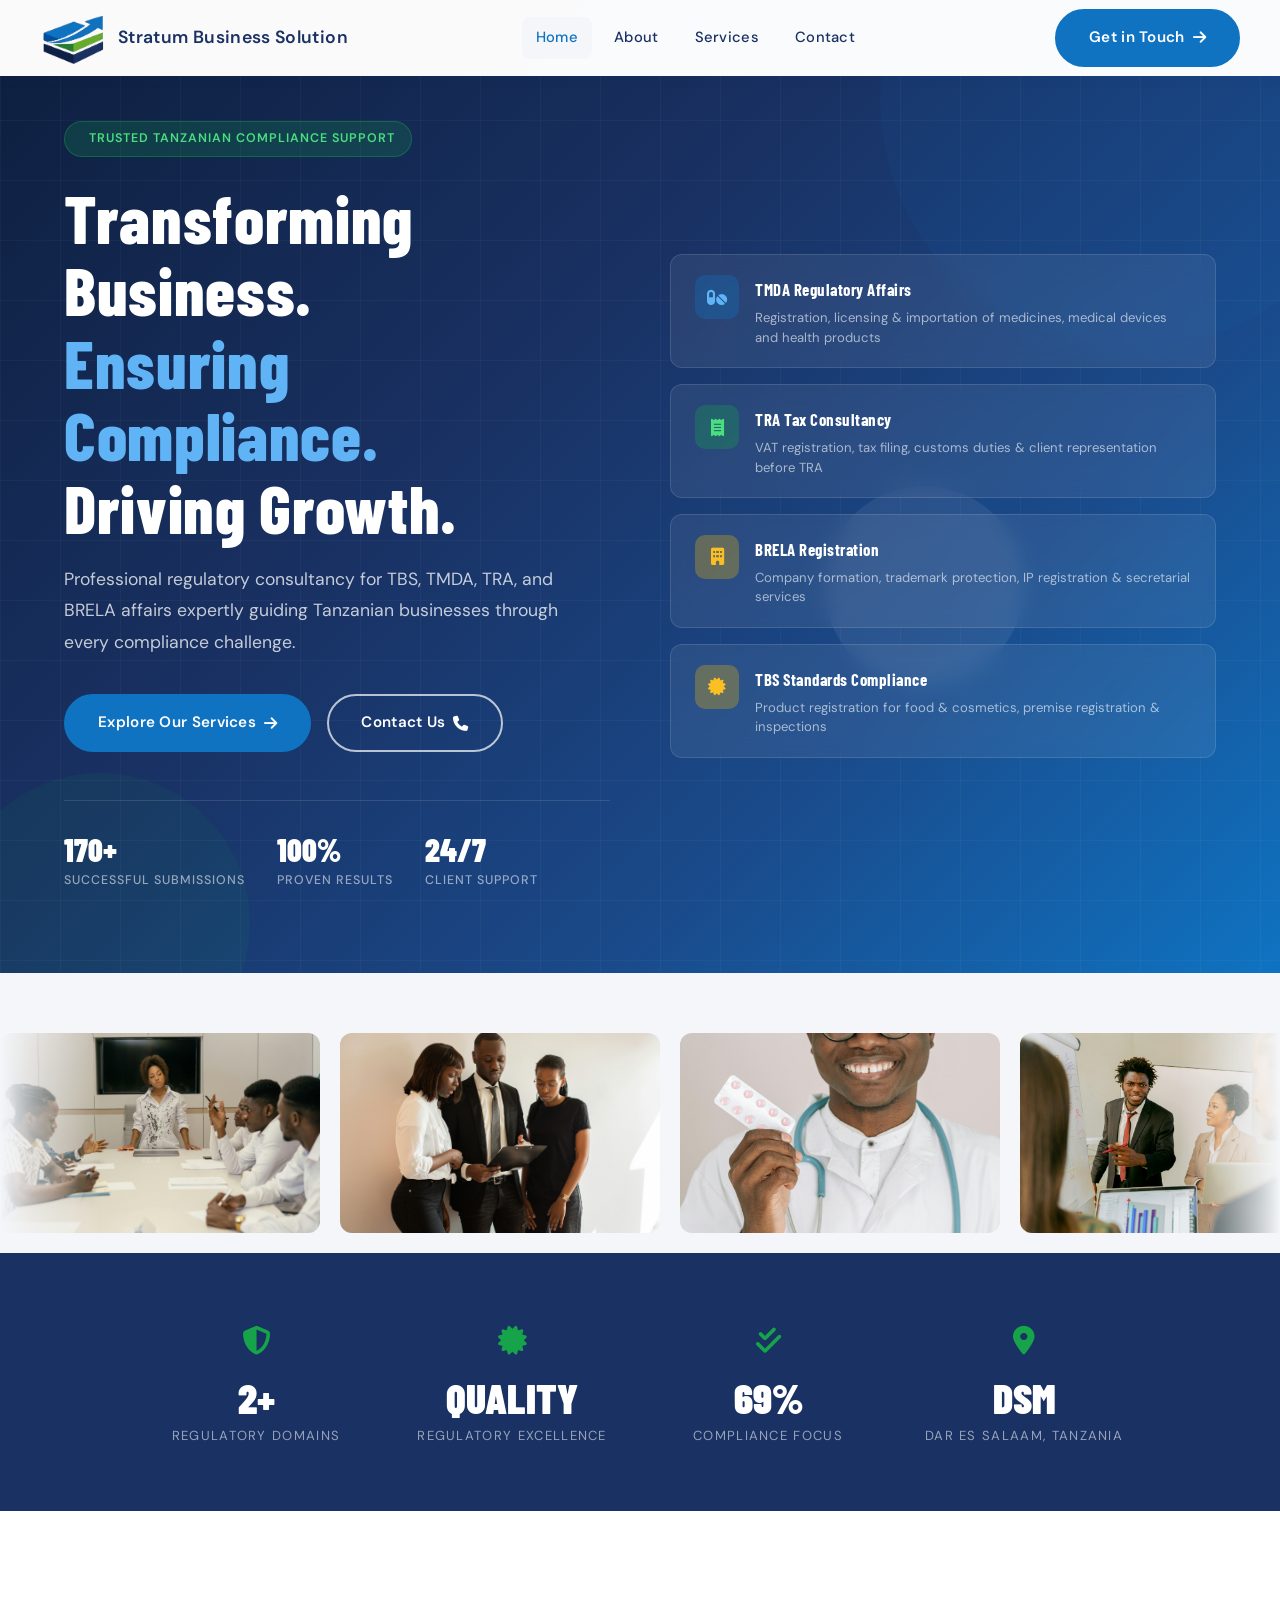
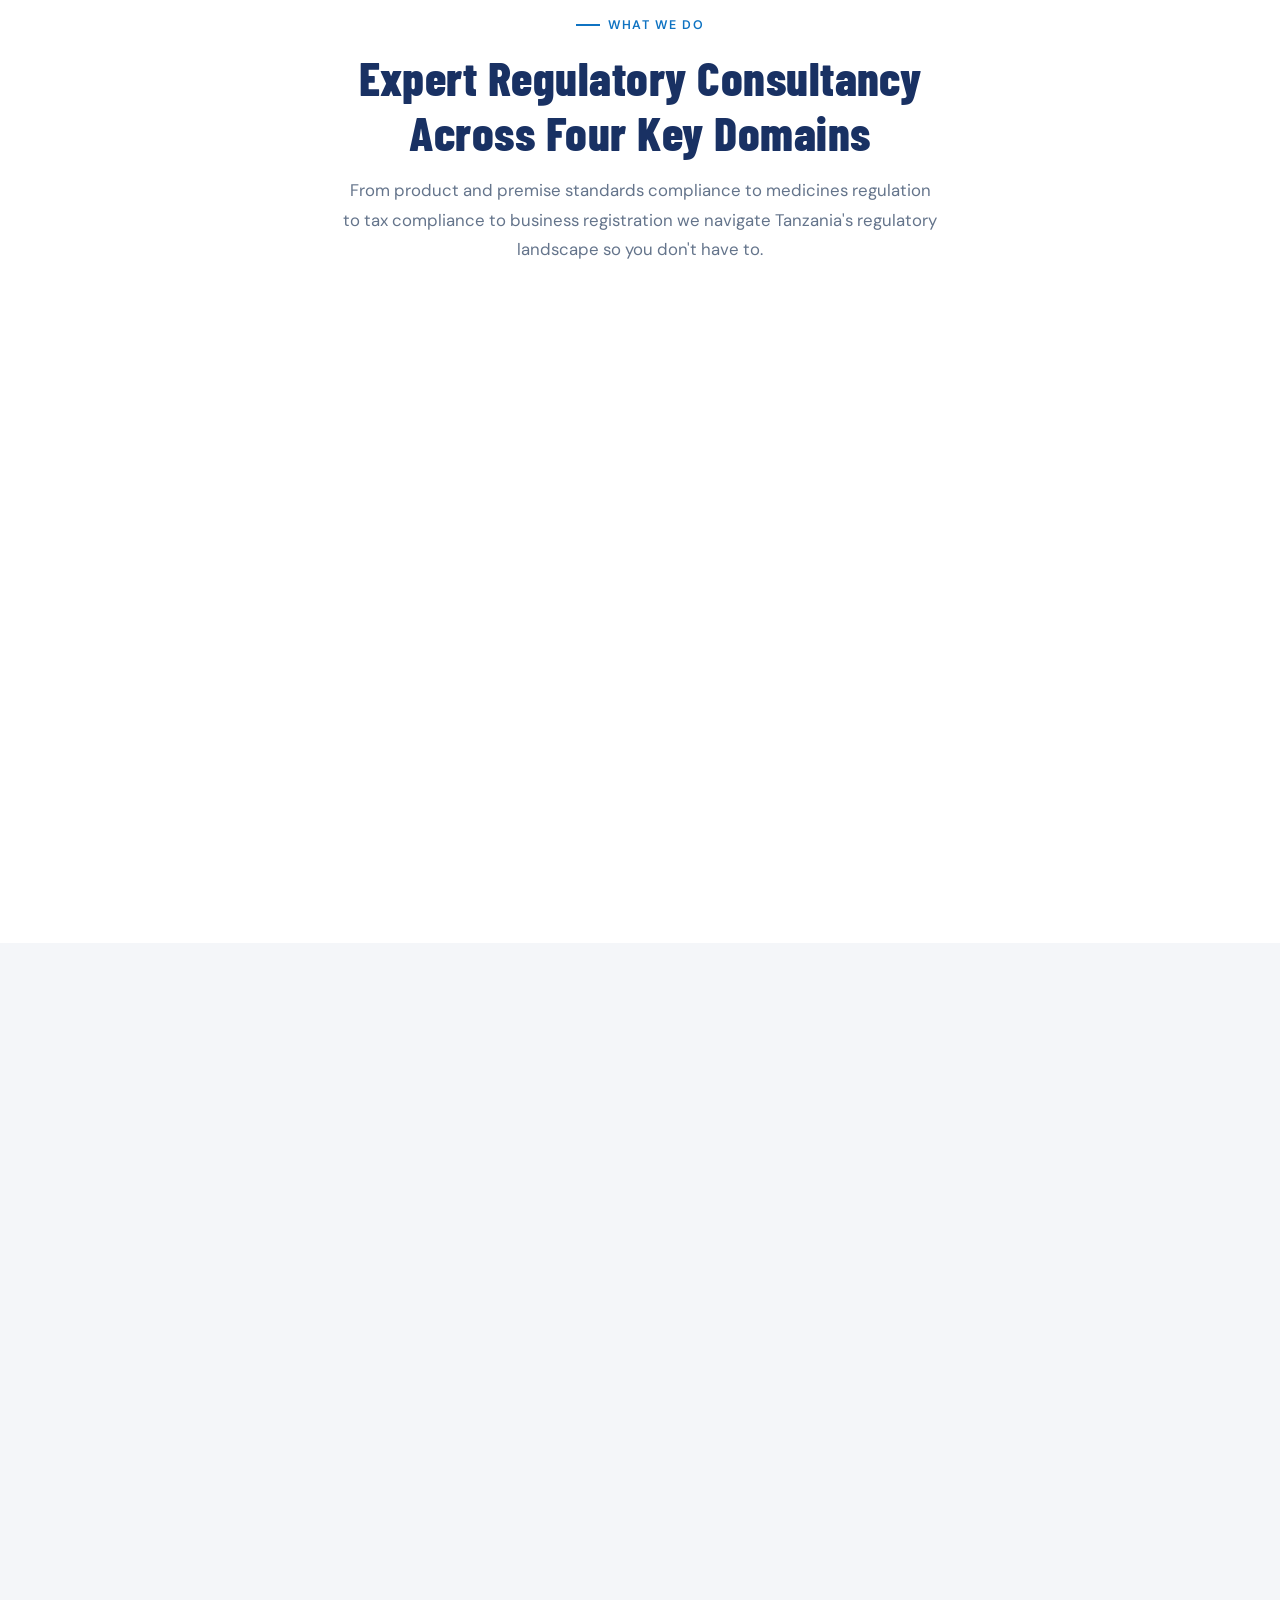
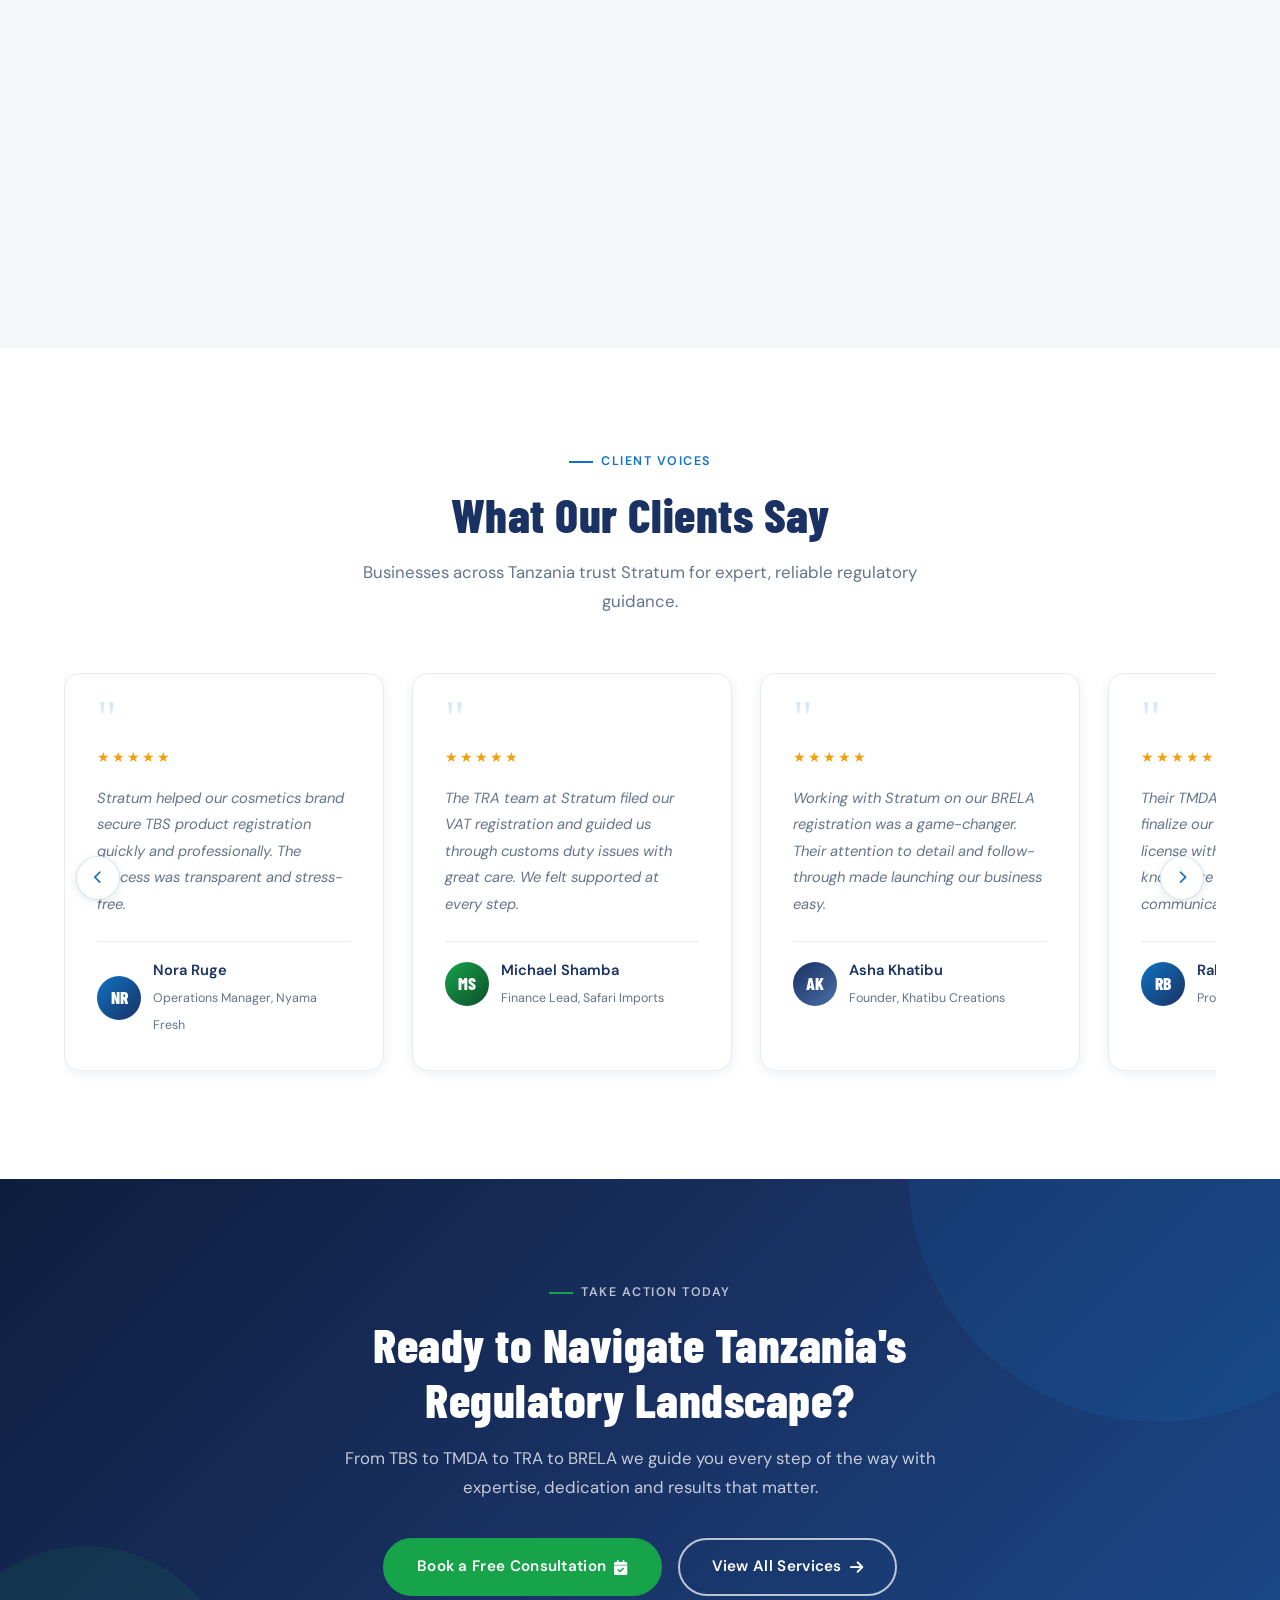
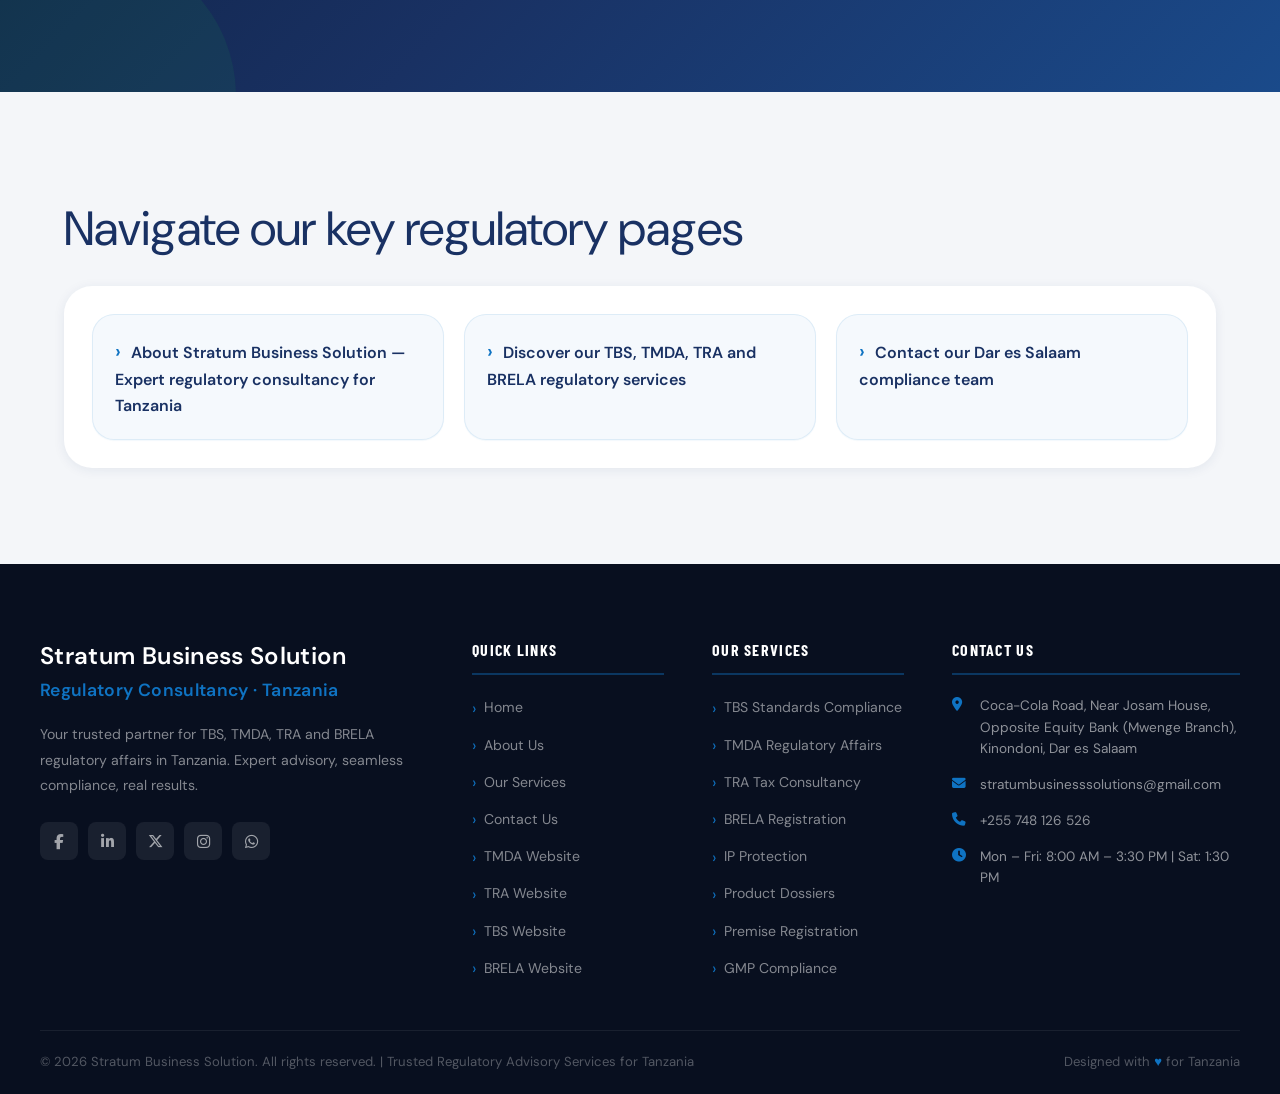
==== commit 84ad024f: "Add root favicon.ico and root favicon link in head" ====
--- a/index.html
+++ b/index.html
@@ -45,6 +45,7 @@
   <link rel="stylesheet" href="style.css" />
   <link rel="stylesheet" href="https://cdnjs.cloudflare.com/ajax/libs/font-awesome/6.5.0/css/all.min.css" />
   <!-- Favicon Links -->
+  <link rel="icon" href="/favicon.ico" type="image/x-icon">
   <link rel="apple-touch-icon" sizes="57x57" href="assets/favicoins/apple-icon-57x57.png">
   <link rel="apple-touch-icon" sizes="60x60" href="assets/favicoins/apple-icon-60x60.png">
   <link rel="apple-touch-icon" sizes="72x72" href="assets/favicoins/apple-icon-72x72.png">
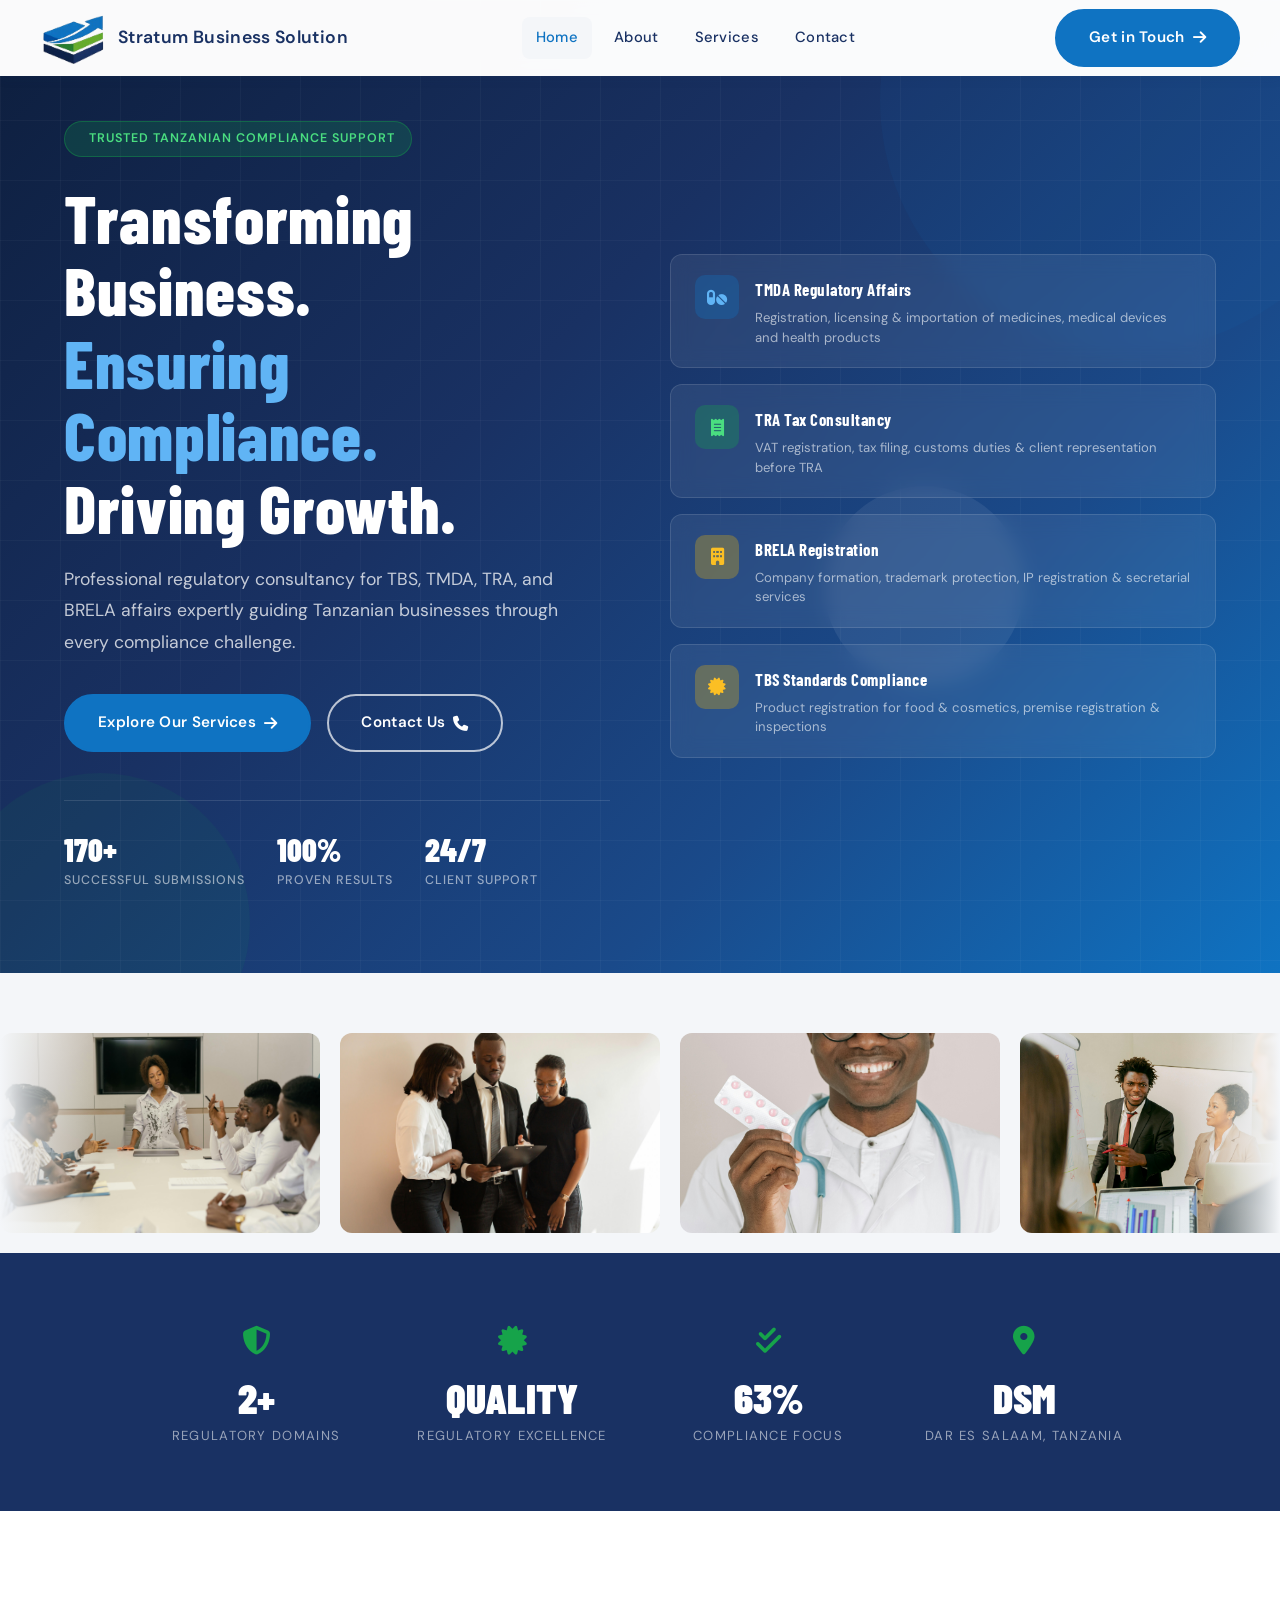
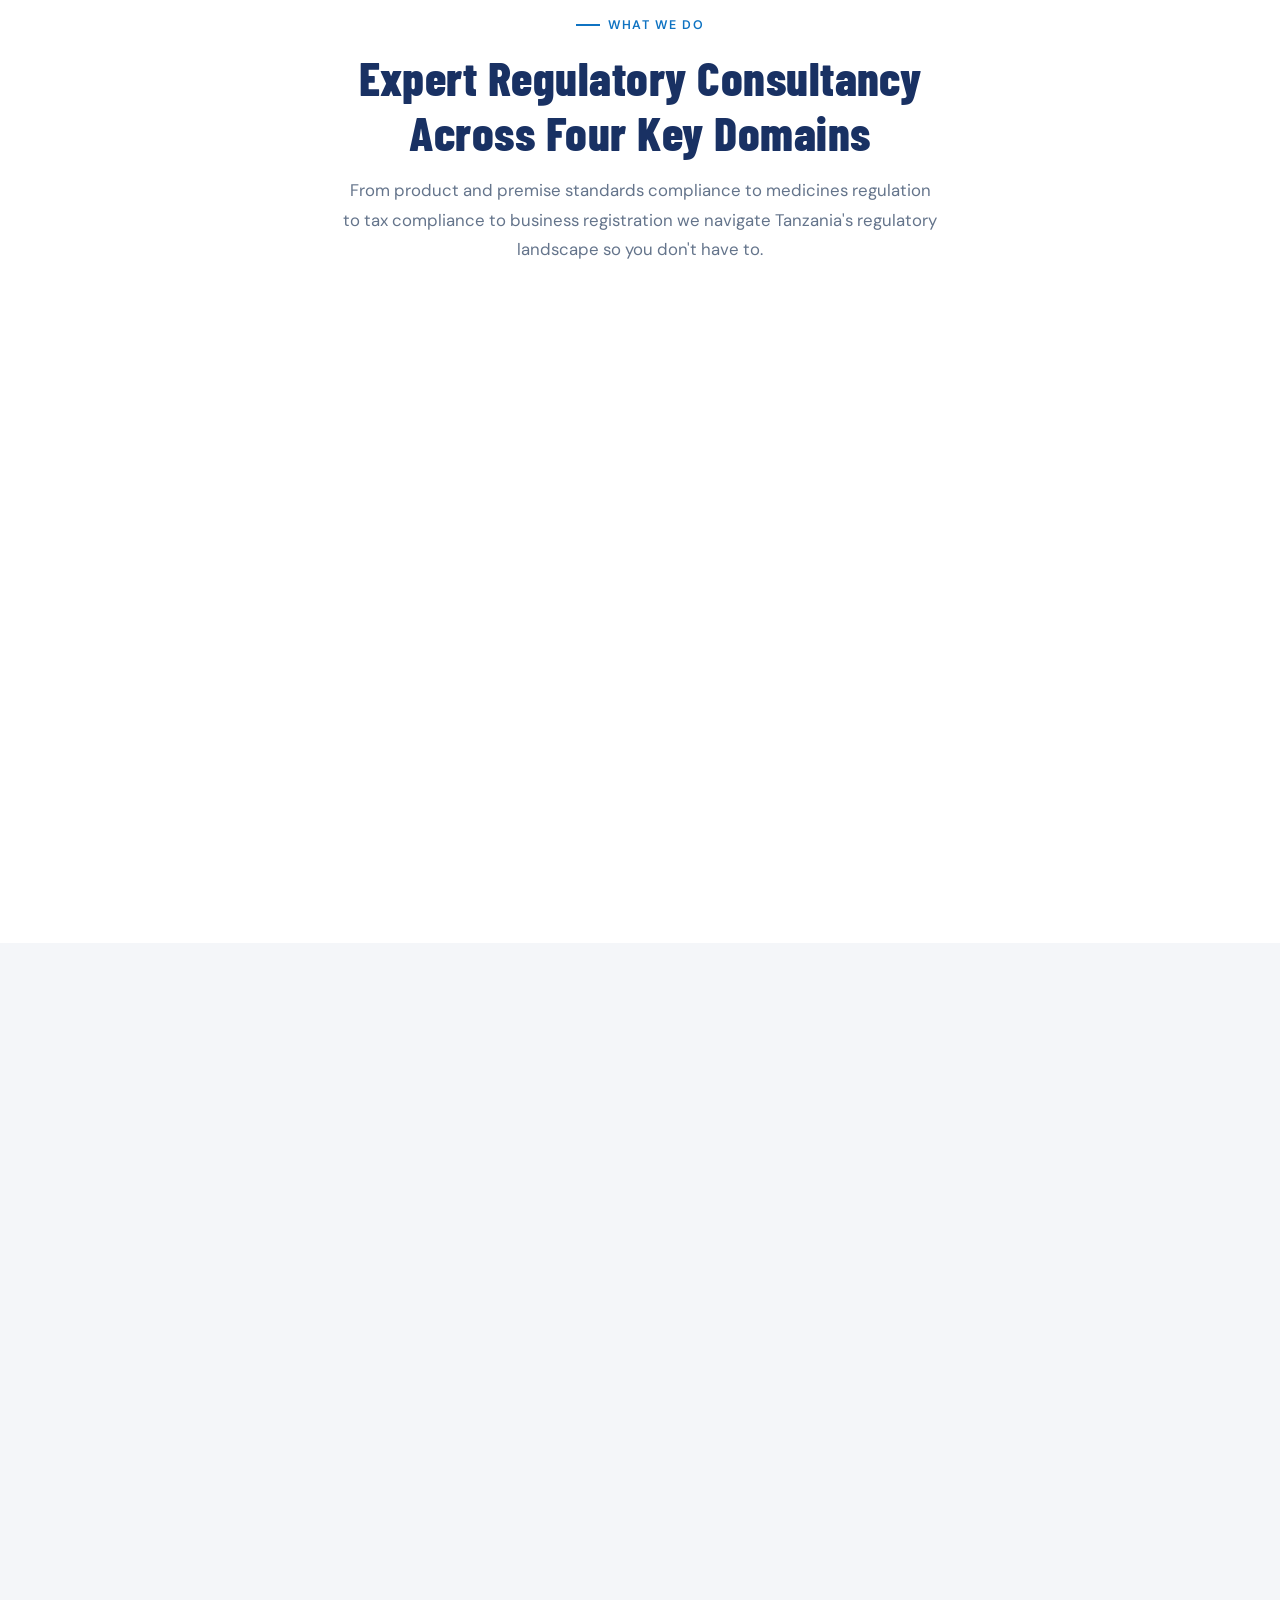
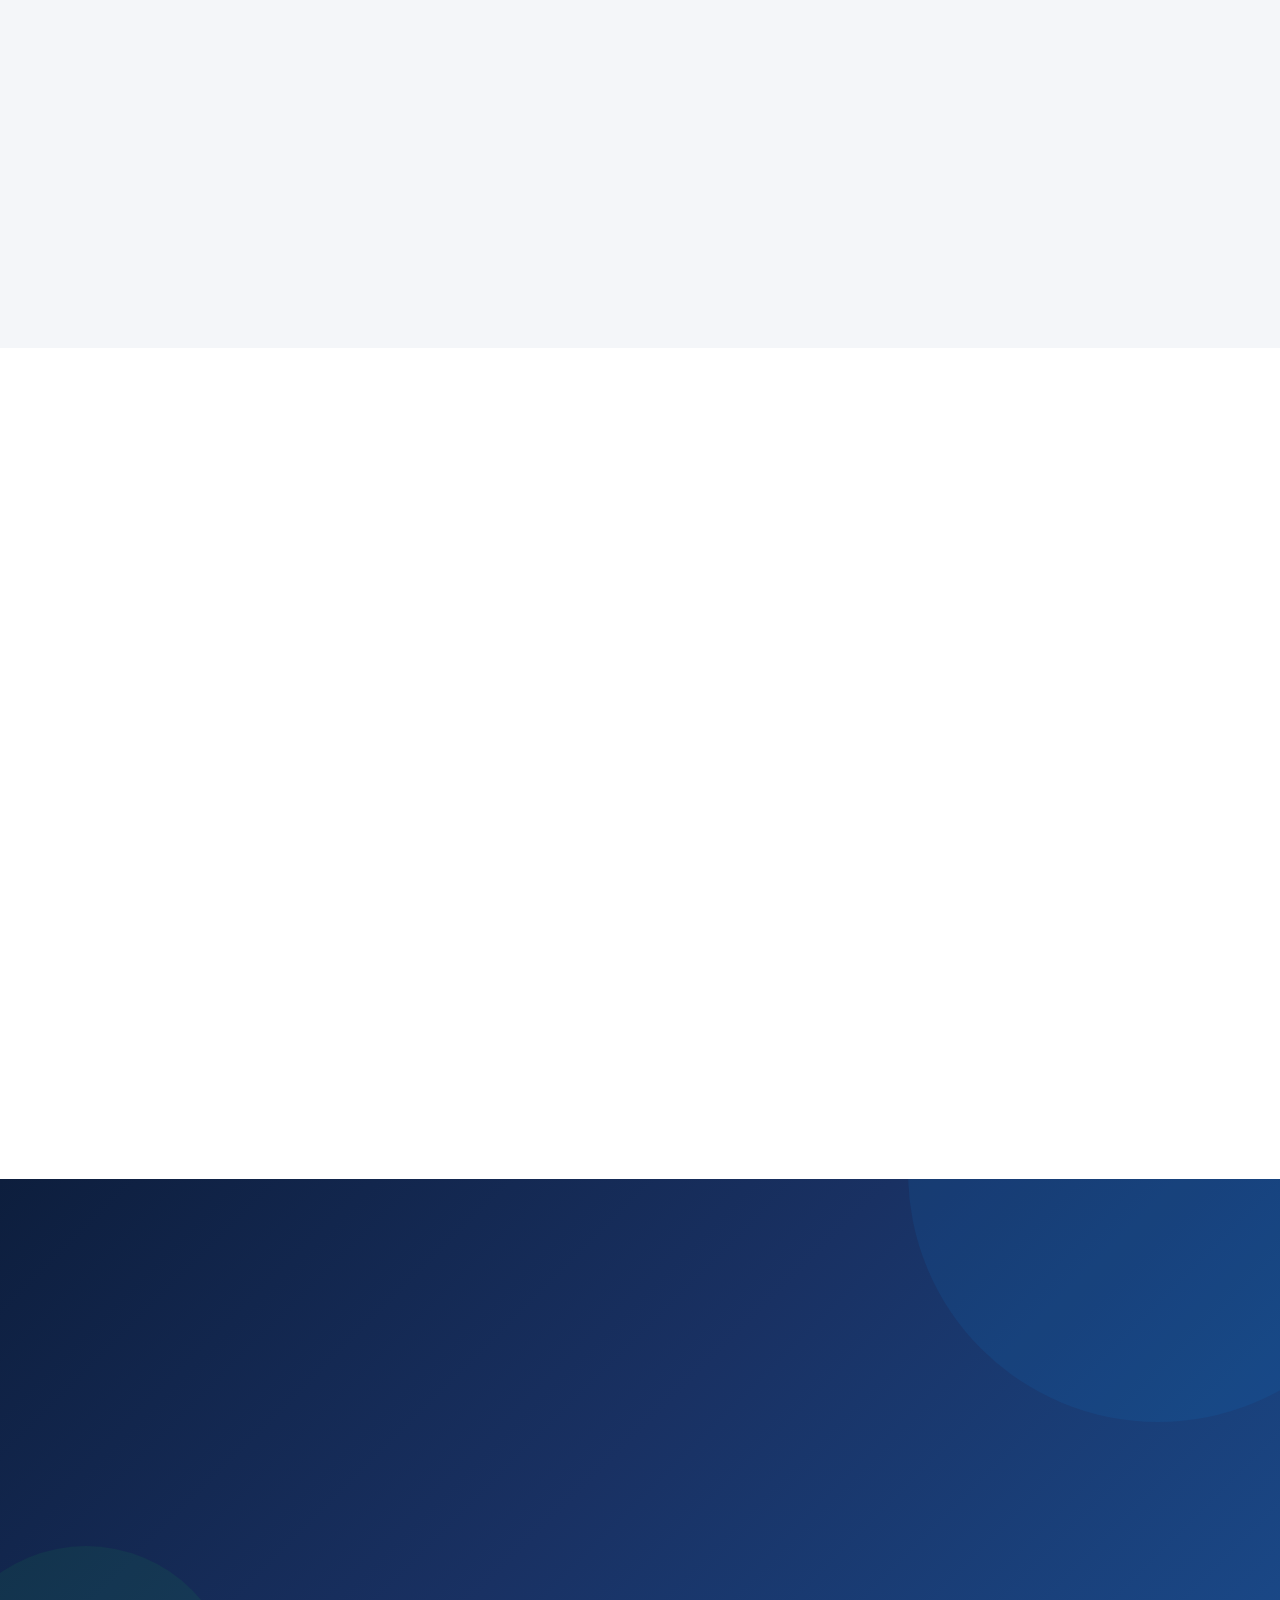
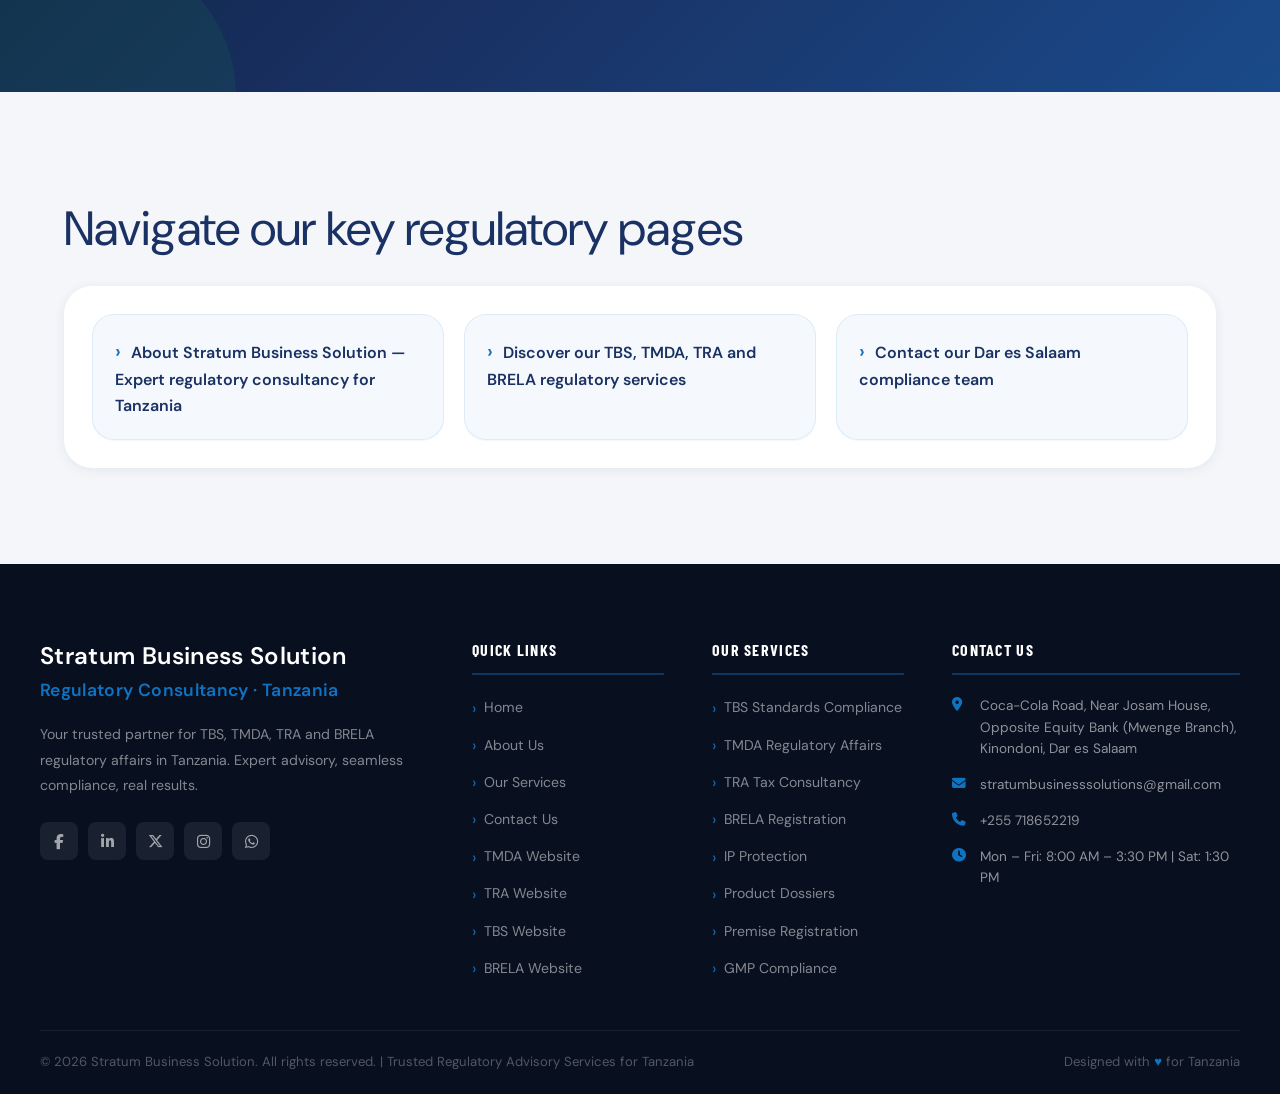
==== commit 9f5c10d2: "Update phone number to +255 718652219" ====
--- a/index.html
+++ b/index.html
@@ -602,7 +602,7 @@
         </div>
         <div class="footer-contact-item">
           <i class="fas fa-phone"></i>
-          <span>+255 748 126 526</span>
+          <span>+255 718652219</span>
         </div>
         <div class="footer-contact-item">
           <i class="fas fa-clock"></i>
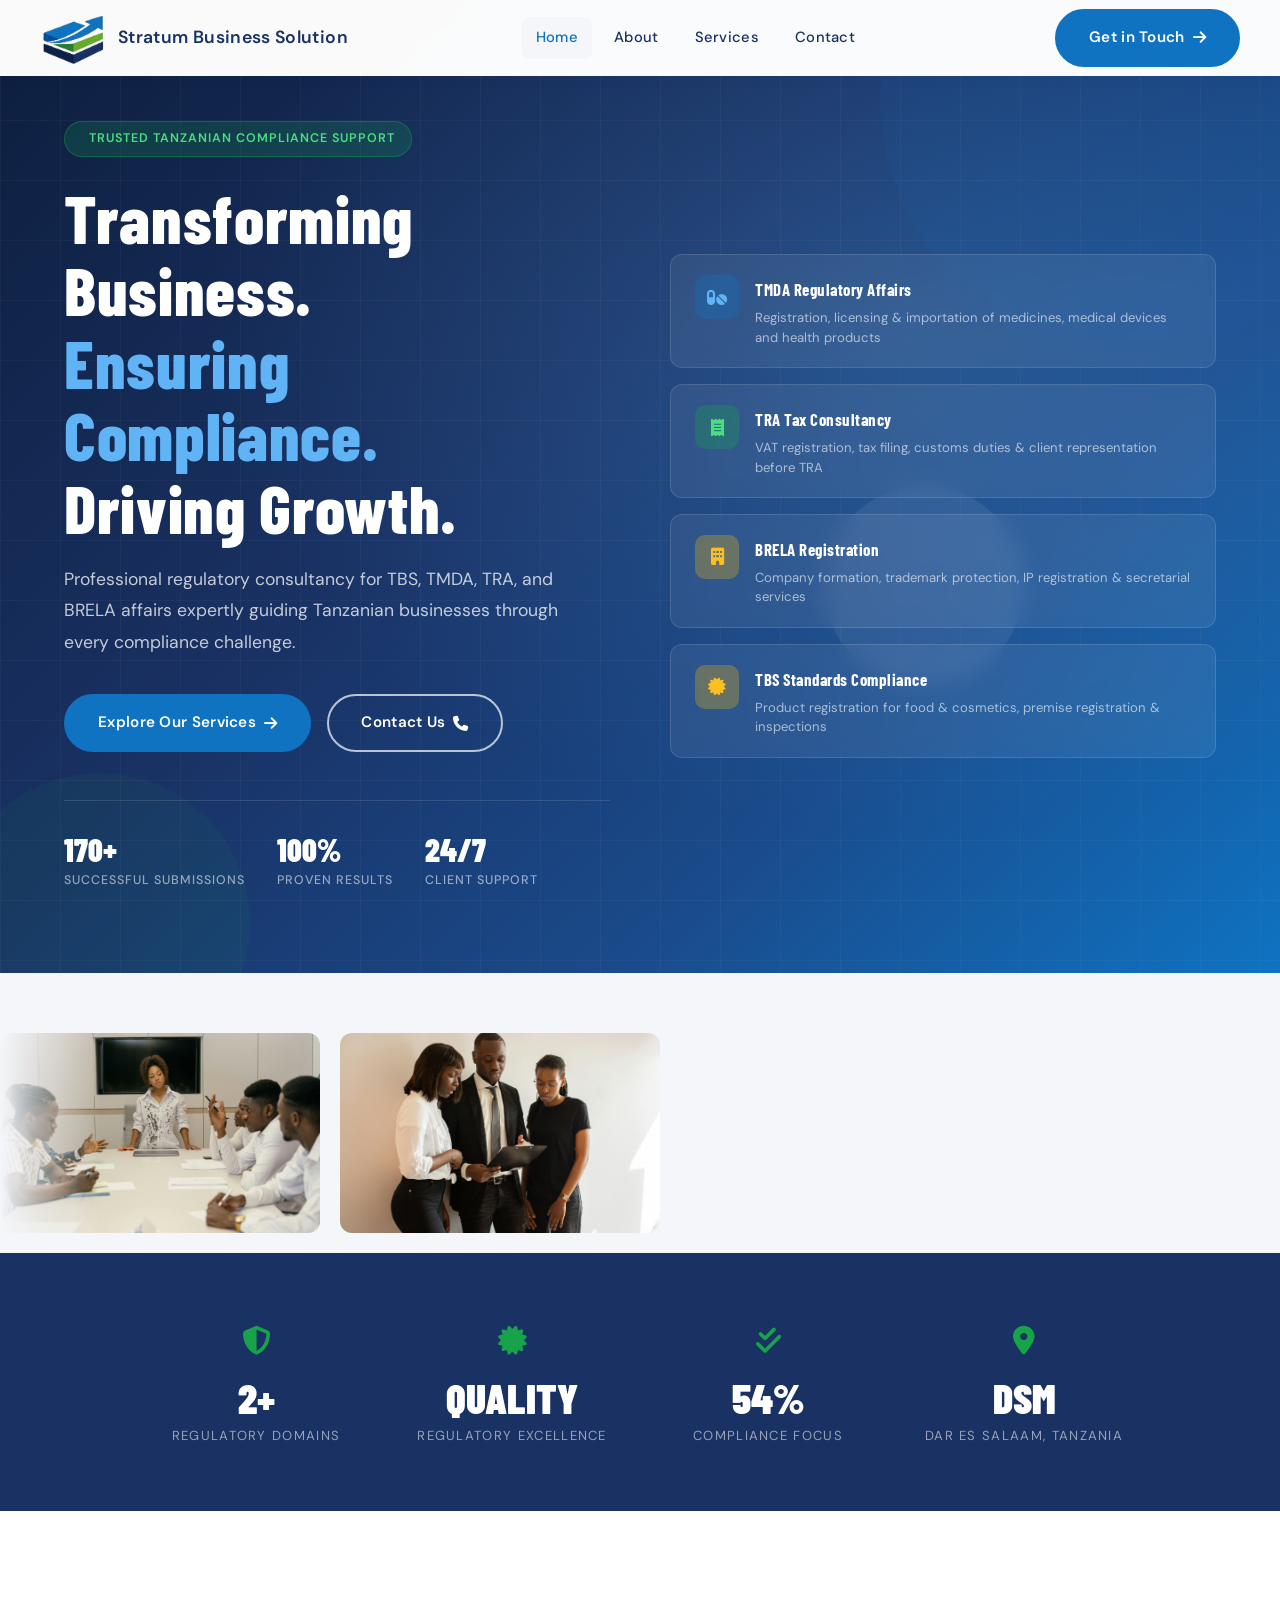
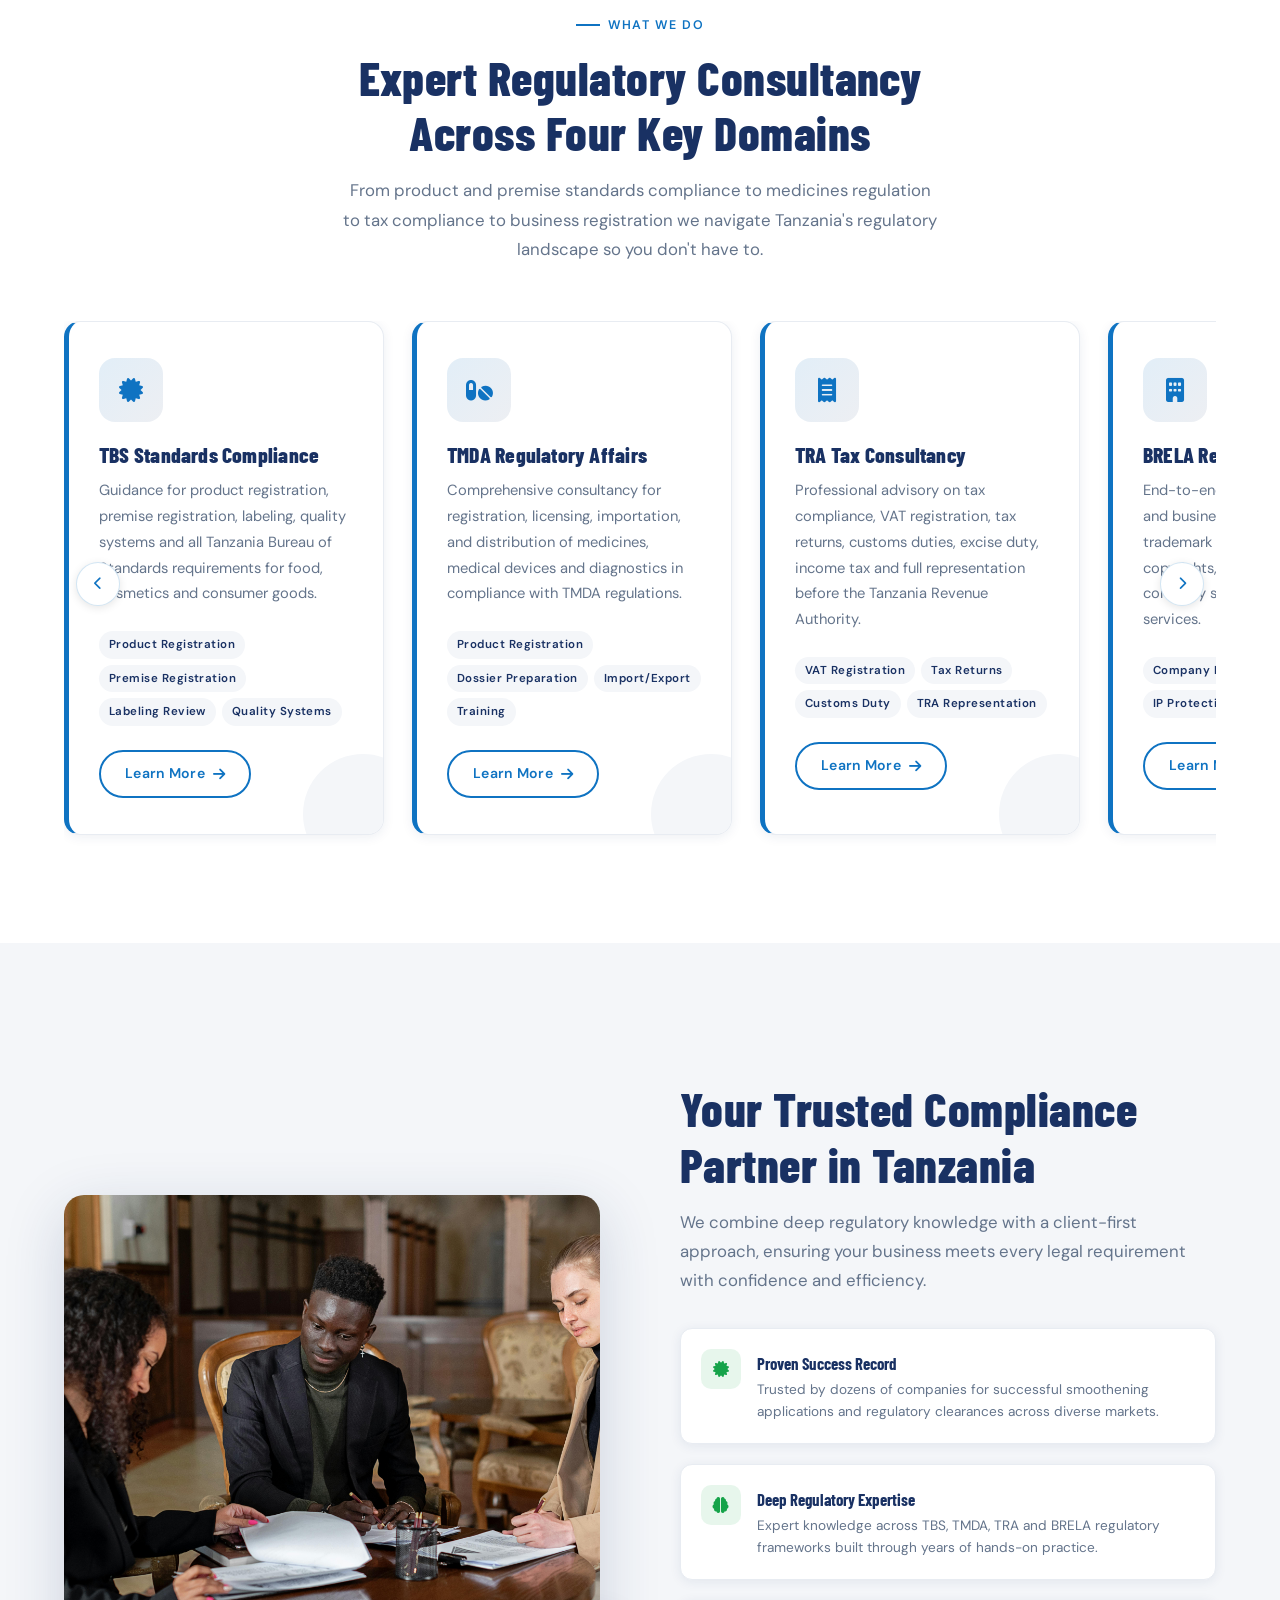
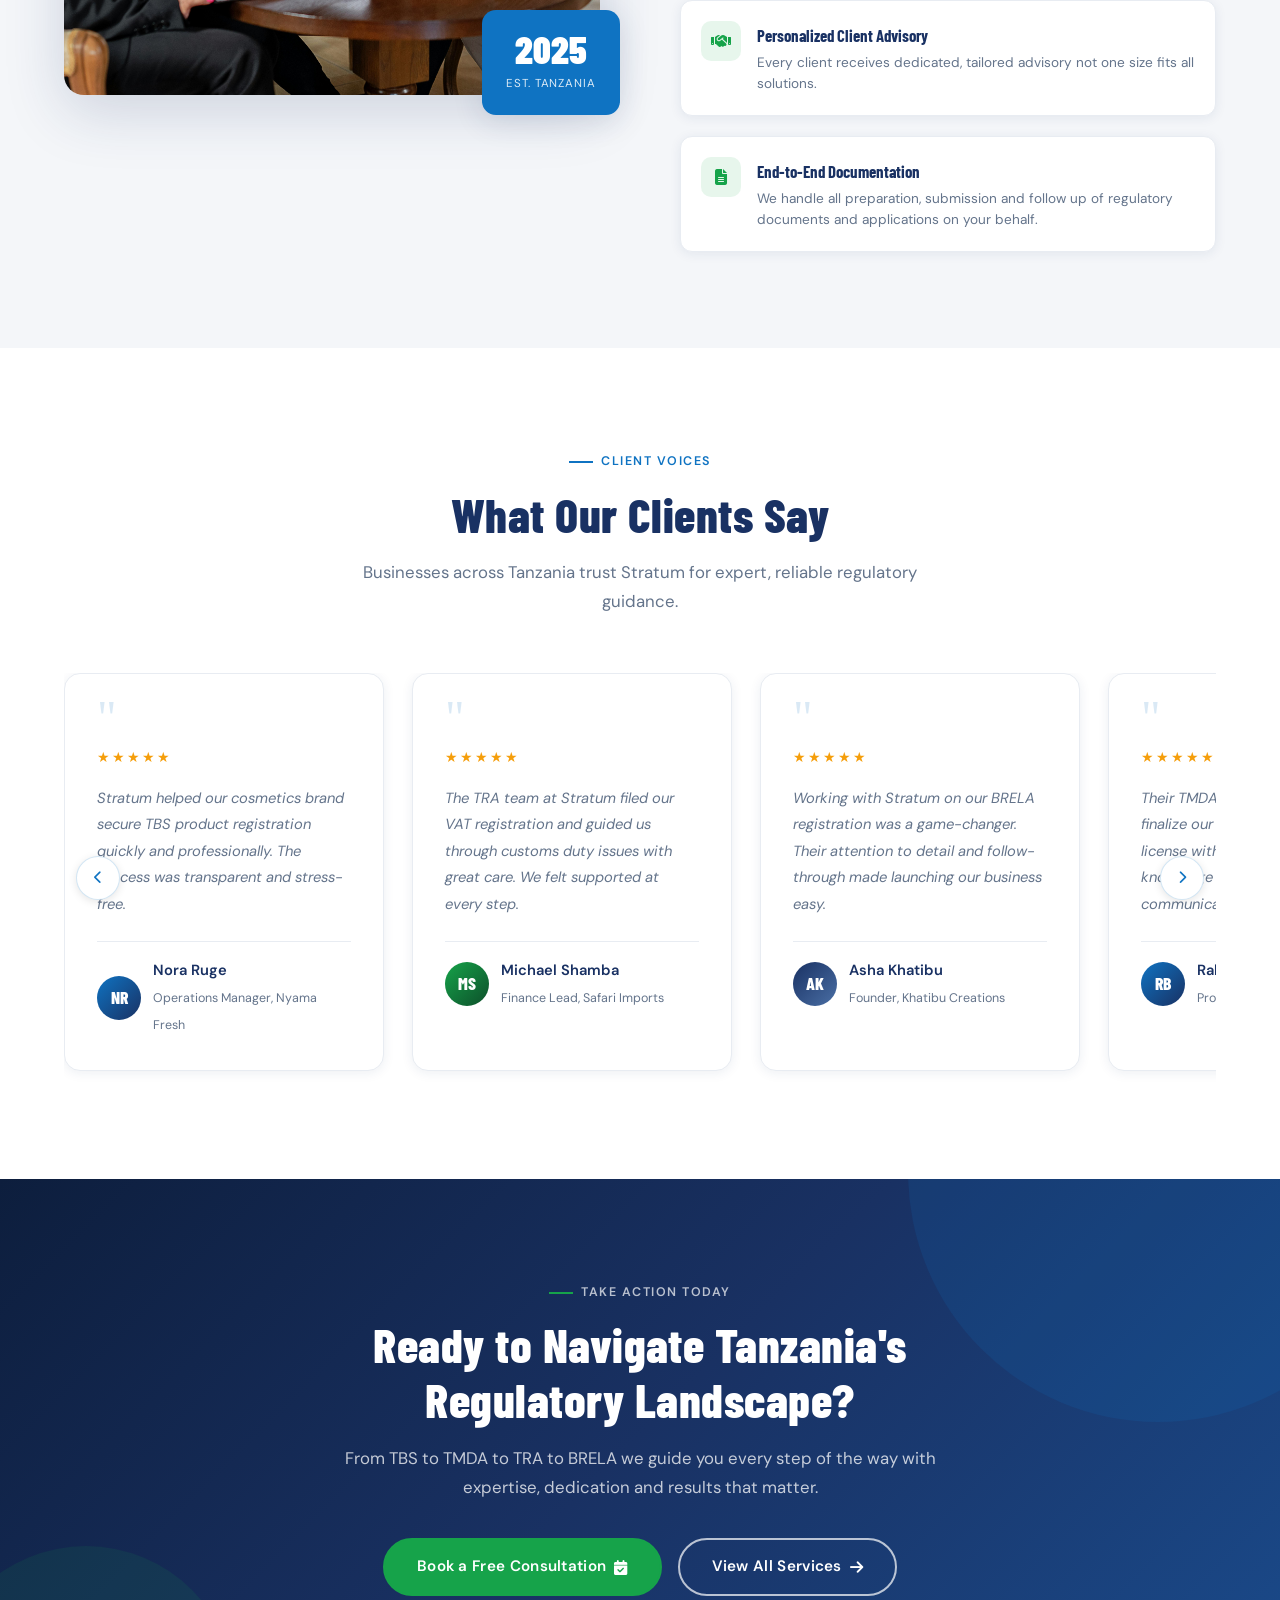
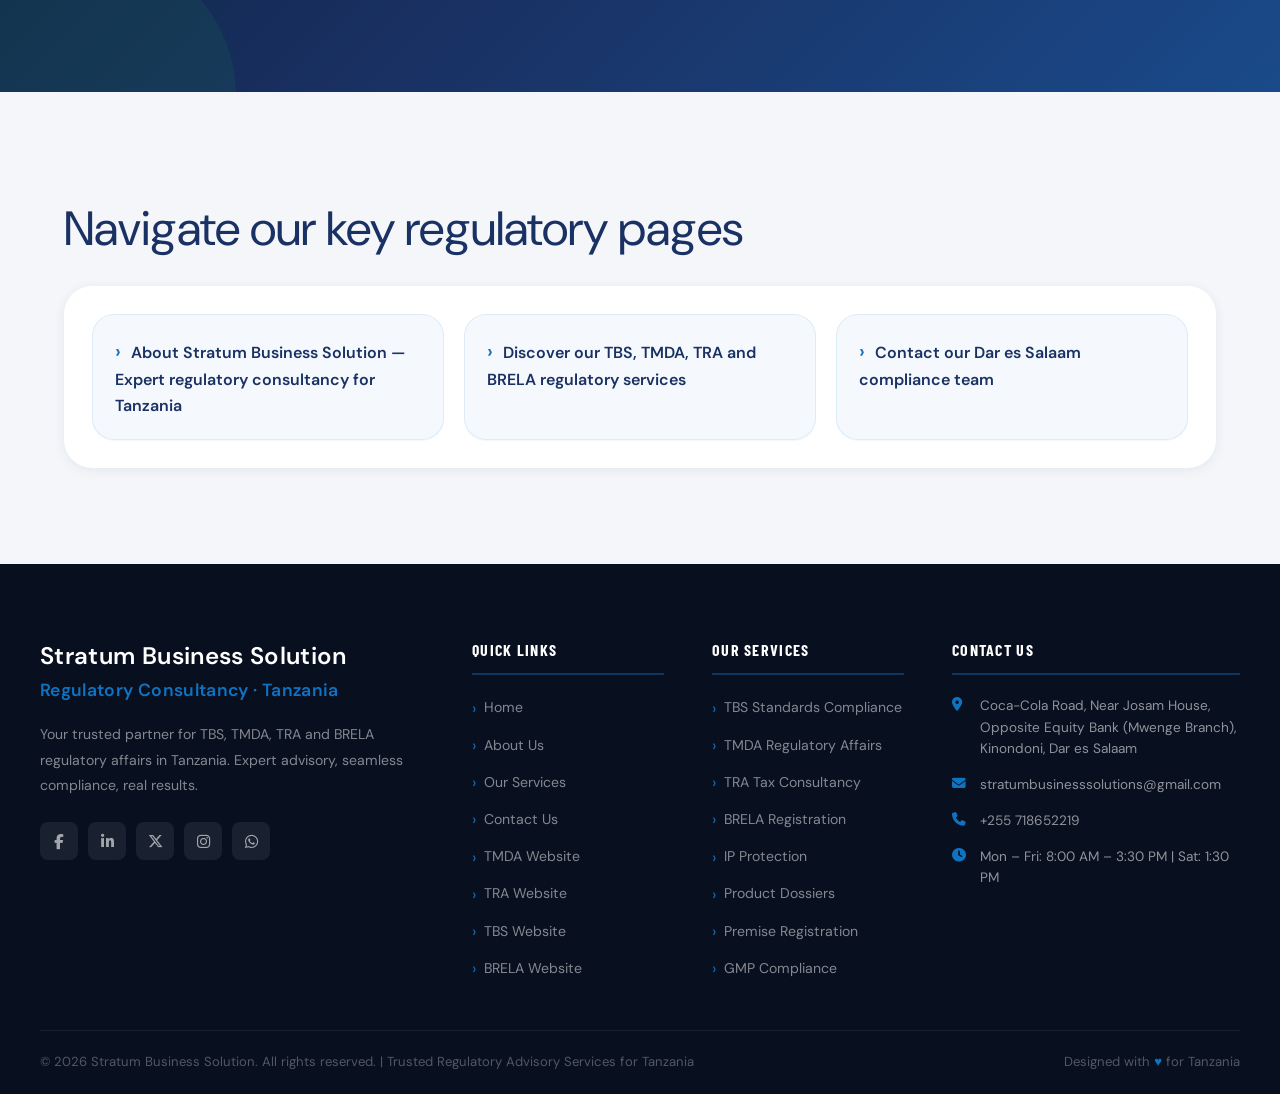
==== commit 75eab0ae: "Improve homepage loading performance Co-authored-by: Copilot <223556219+Copilot@users.noreply.github" ====
--- a/index.html
+++ b/index.html
@@ -174,76 +174,76 @@
   <div class="carousel-track-wrapper">
     <div class="carousel-track" id="carouselTrack">
       <div class="carousel-item">
-        <img src="assets/images/home/carousel-business.jpg" alt="Tanzanian business advisory team at Stratum Business Solution" loading="eager" />
+        <img src="assets/images/home/carousel-business.jpg" alt="Tanzanian business advisory team at Stratum Business Solution" loading="lazy" decoding="async" fetchpriority="low" />
         <div class="carousel-item-overlay"><span class="carousel-item-label">Business Advisory</span></div>
       </div>
       <div class="carousel-item">
-        <img src="assets/images/home/carousel-people.jpg" alt="Tanzanian regulatory consultants advising clients" loading="eager" />
+        <img src="assets/images/home/carousel-people.jpg" alt="Tanzanian regulatory consultants advising clients" loading="lazy" decoding="async" fetchpriority="low" />
         <div class="carousel-item-overlay"><span class="carousel-item-label">Regulatory Compliance</span></div>
       </div>
       <div class="carousel-item">
-        <img src="assets/images/home/carousel-market.jpg" alt="Product registration compliance for pharmaceutical products in Tanzania" loading="eager" />
+        <img src="assets/images/home/carousel-market.jpg" alt="Product registration compliance for pharmaceutical products in Tanzania" loading="lazy" decoding="async" fetchpriority="low" />
         <div class="carousel-item-overlay"><span class="carousel-item-label">Pharmaceutical Products</span></div>
       </div>
       <div class="carousel-item">
-        <img src="assets/images/home/carousel-city.jpg" alt="Dar es Salaam compliance consultation for Tanzanian businesses" loading="eager" />
+        <img src="assets/images/home/carousel-city.jpg" alt="Dar es Salaam compliance consultation for Tanzanian businesses" loading="lazy" decoding="async" fetchpriority="low" />
         <div class="carousel-item-overlay"><span class="carousel-item-label">Legal Documentation</span></div>
       </div>
       <div class="carousel-item">
-        <img src="assets/images/home/carousel-office.jpg" alt="Regulatory consulting office at Stratum Business Solution" loading="eager" />
+        <img src="assets/images/home/carousel-office.jpg" alt="Regulatory consulting office at Stratum Business Solution" loading="lazy" decoding="async" fetchpriority="low" />
         <div class="carousel-item-overlay"><span class="carousel-item-label">Professional Office</span></div>
       </div>
       <div class="carousel-item">
-        <img src="assets/images/home/carousel-market.jpg" alt="Tanzanian pharmaceutical product registration support" loading="eager" />
+        <img src="assets/images/home/carousel-market.jpg" alt="Tanzanian pharmaceutical product registration support" loading="lazy" decoding="async" fetchpriority="low" />
         <div class="carousel-item-overlay"><span class="carousel-item-label">Pharmaceutical Medicines</span></div>
       </div>
       <div class="carousel-item">
-        <img src="assets/images/home/carousel-medical-devices.jpg" alt="Medical device regulatory compliance support in Tanzania" loading="eager" />
+        <img src="assets/images/home/carousel-medical-devices.jpg" alt="Medical device regulatory compliance support in Tanzania" loading="lazy" decoding="async" fetchpriority="low" />
         <div class="carousel-item-overlay"><span class="carousel-item-label">Medical Devices</span></div>
       </div>
       <div class="carousel-item">
-        <img src="assets/images/home/carousel-cosmetics.jpg" alt="Cosmetic product registration and safety compliance services" loading="eager" />
+        <img src="assets/images/home/carousel-cosmetics.jpg" alt="Cosmetic product registration and safety compliance services" loading="lazy" decoding="async" fetchpriority="low" />
         <div class="carousel-item-overlay"><span class="carousel-item-label">Cosmetics</span></div>
       </div>
       <div class="carousel-item">
-        <img src="assets/images/home/carousel-supplements.jpg" alt="Dietary supplements compliance and product registration services" loading="eager" />
+        <img src="assets/images/home/carousel-supplements.jpg" alt="Dietary supplements compliance and product registration services" loading="lazy" decoding="async" fetchpriority="low" />
         <div class="carousel-item-overlay"><span class="carousel-item-label">Supplements</span></div>
       </div>
       <!-- Duplicate for seamless loop -->
       <div class="carousel-item">
-        <img src="assets/images/home/carousel-business.jpg" alt="Tanzanian business advisory team at Stratum Business Solution" loading="eager" />
+        <img src="assets/images/home/carousel-business.jpg" alt="Tanzanian business advisory team at Stratum Business Solution" loading="lazy" decoding="async" fetchpriority="low" />
         <div class="carousel-item-overlay"><span class="carousel-item-label">Business Advisory</span></div>
       </div>
       <div class="carousel-item">
-        <img src="assets/images/home/carousel-people.jpg" alt="Tanzanian regulatory consultants advising clients" loading="eager" />
+        <img src="assets/images/home/carousel-people.jpg" alt="Tanzanian regulatory consultants advising clients" loading="lazy" decoding="async" fetchpriority="low" />
         <div class="carousel-item-overlay"><span class="carousel-item-label">Regulatory Compliance</span></div>
       </div>
       <div class="carousel-item">
-        <img src="assets/images/home/carousel-medicine.jpg" alt="Tanzanian pharmaceutical product registration support" loading="eager" />
+        <img src="assets/images/home/carousel-medicine.jpg" alt="Tanzanian pharmaceutical product registration support" loading="lazy" decoding="async" fetchpriority="low" />
         <div class="carousel-item-overlay"><span class="carousel-item-label">Pharmaceutical Medicines</span></div>
       </div>
       <div class="carousel-item">
-        <img src="assets/images/home/carousel-city.jpg" alt="Dar es Salaam compliance consultation for Tanzanian businesses" loading="eager" />
+        <img src="assets/images/home/carousel-city.jpg" alt="Dar es Salaam compliance consultation for Tanzanian businesses" loading="lazy" decoding="async" fetchpriority="low" />
         <div class="carousel-item-overlay"><span class="carousel-item-label">Legal Documentation</span></div>
       </div>
       <div class="carousel-item">
-        <img src="assets/images/home/carousel-office.jpg" alt="Regulatory consulting office at Stratum Business Solution" loading="eager" />
+        <img src="assets/images/home/carousel-office.jpg" alt="Regulatory consulting office at Stratum Business Solution" loading="lazy" decoding="async" fetchpriority="low" />
         <div class="carousel-item-overlay"><span class="carousel-item-label">Professional Office</span></div>
       </div>
       <div class="carousel-item">
-        <img src="assets/images/home/carousel-medicine.jpg" alt="Tanzanian pharmaceutical product registration support" loading="eager" />
+        <img src="assets/images/home/carousel-medicine.jpg" alt="Tanzanian pharmaceutical product registration support" loading="lazy" decoding="async" fetchpriority="low" />
         <div class="carousel-item-overlay"><span class="carousel-item-label">Pharmaceutical Medicines</span></div>
       </div>
       <div class="carousel-item">
-        <img src="assets/images/home/carousel-medical-devices.jpg" alt="Medical device regulatory compliance support in Tanzania" loading="eager" />
+        <img src="assets/images/home/carousel-medical-devices.jpg" alt="Medical device regulatory compliance support in Tanzania" loading="lazy" decoding="async" fetchpriority="low" />
         <div class="carousel-item-overlay"><span class="carousel-item-label">Medical Devices</span></div>
       </div>
       <div class="carousel-item">
-        <img src="assets/images/home/carousel-cosmetics.jpg" alt="Cosmetic product registration and safety compliance services" loading="eager" />
+        <img src="assets/images/home/carousel-cosmetics.jpg" alt="Cosmetic product registration and safety compliance services" loading="lazy" decoding="async" fetchpriority="low" />
         <div class="carousel-item-overlay"><span class="carousel-item-label">Cosmetics</span></div>
       </div>
       <div class="carousel-item">
-        <img src="assets/images/home/carousel-supplements.jpg" alt="Dietary supplements compliance and product registration services" loading="eager" />
+        <img src="assets/images/home/carousel-supplements.jpg" alt="Dietary supplements compliance and product registration services" loading="lazy" decoding="async" fetchpriority="low" />
         <div class="carousel-item-overlay"><span class="carousel-item-label">Supplements</span></div>
       </div>
     </div>
@@ -348,7 +348,7 @@
   <div class="container">
     <div class="why-grid">
       <div class="why-image reveal">
-        <img src="assets/images/home/why-choose-us.jpg" alt="Regulatory consultants planning Tanzanian business compliance strategy" loading="eager" />
+        <img src="assets/images/home/why-choose-us.jpg" alt="Regulatory consultants planning Tanzanian business compliance strategy" loading="lazy" decoding="async" fetchpriority="low" />
         <div class="why-image-badge">
           <span class="why-image-badge-num">2025</span>
           <span class="why-image-badge-text">Est. Tanzania</span>
@@ -620,4 +620,3 @@
 <script src="script.js"></script>
 </body>
 </html>
-
--- a/style.css
+++ b/style.css
@@ -349,10 +349,7 @@
 .hero-bg {
   position: absolute;
   inset: 0;
-  background-image: url('https://images.unsplash.com/photo-1497366216548-37526070297c?w=1600&q=80');
-  background-size: cover;
-  background-position: center;
-  opacity: 0.12;
+  background: radial-gradient(ellipse at 70% 35%, rgba(96,180,245,0.2), transparent 55%);
 }
 
 .hero-shapes {
